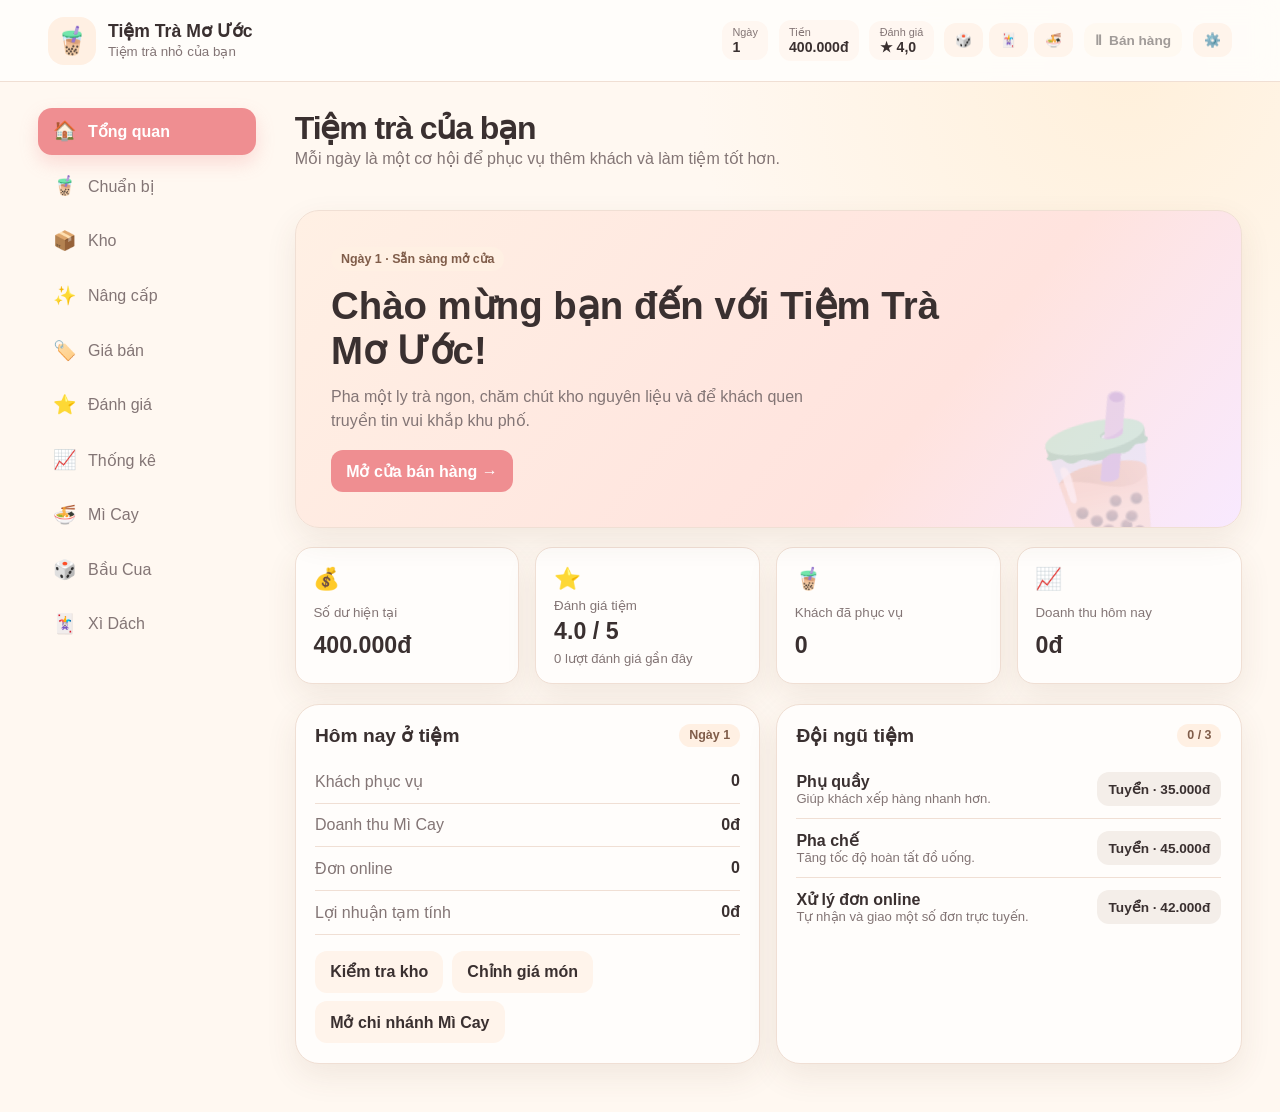
==== index.html @ f15d387d "demo" ====
<!doctype html>
<html lang="vi">
  <head>
    <meta charset="utf-8">
    <meta name="viewport" content="width=device-width, initial-scale=1, viewport-fit=cover">
    <meta name="theme-color" content="#f4a080">
    <meta name="description" content="Game quản lý Tiệm Trà Mơ Ước với quán trà, chi nhánh Mì Cay và trò chơi dân gian.">
    <title>Tiệm Trà Mơ Ước</title>
    <link rel="manifest" href="./manifest.webmanifest">
    <link rel="icon" href="./img/tea-cup.svg" type="image/svg+xml">
    <link rel="stylesheet" href="./css/reset.css">
    <link rel="stylesheet" href="./css/variables.css">
    <link rel="stylesheet" href="./css/layout.css">
    <link rel="stylesheet" href="./css/components.css">
    <link rel="stylesheet" href="./css/game.css">
  </head>
  <body>
    <div class="app-shell">
      <header id="header" class="app-header"></header>
      <div class="app-body">
        <nav id="navigation" class="main-navigation" aria-label="Điều hướng chính"></nav>
        <main id="view" class="main-view" tabindex="-1"></main>
      </div>
    </div>
    <div id="toast-root" class="toast-root" aria-live="polite"></div>
    <div id="modal" class="modal-layer" aria-hidden="true">
      <section class="modal-card" role="dialog" aria-modal="true" aria-labelledby="modal-title">
        <button class="modal-close" type="button" data-action="close-modal" aria-label="Đóng">×</button>
        <div id="modal-content"></div>
      </section>
    </div>
    <script type="module" src="./js/main.js"></script>
  </body>
</html>
---- css/variables.css ----
:root {
  color-scheme: light;
  --ink: #3a3030;
  --muted: #837575;
  --pink: #ef8e91;
  --pink-dark: #d96d78;
  --peach: #ffc08e;
  --cream: #fff8f1;
  --paper: #fffdfb;
  --mint: #dff1e6;
  --green: #51886f;
  --yellow: #ffdf93;
  --line: #f0dfd4;
  --shadow: 0 12px 32px rgba(100, 65, 48, .09);
  --radius-lg: 24px;
  --radius-md: 17px;
  --radius-sm: 12px;
}

body[data-theme="mint"] {
  --pink: #7fb79b;
  --pink-dark: #5f9c7f;
  --peach: #b8dfc8;
  --cream: #f3faf4;
  --paper: #fdfffd;
  --line: #dcece0;
  --mint: #e1f3e6;
}
---- css/layout.css ----
body { background: radial-gradient(circle at 88% 6%, #fff0db 0, transparent 27rem), var(--cream); }
.app-shell { min-height: 100vh; }
.app-header { position: sticky; z-index: 10; top: 0; display: flex; align-items: center; justify-content: space-between; gap: 1rem; min-height: 82px; padding: .8rem clamp(1rem, 4vw, 3rem); background: rgba(255, 253, 251, .93); border-bottom: 1px solid var(--line); backdrop-filter: blur(14px); }
.app-body { display: grid; grid-template-columns: 218px minmax(0, 1fr); gap: clamp(1rem, 3vw, 2.4rem); max-width: 1480px; margin: 0 auto; padding: 1.6rem clamp(1rem, 3vw, 2.5rem) 3rem; }
.main-navigation { position: sticky; top: 104px; align-self: start; display: grid; gap: .45rem; }
.main-view { min-width: 0; }
.page-heading { display: flex; align-items: flex-end; justify-content: space-between; gap: 1rem; margin: .1rem 0 1.4rem; }
.page-heading h1 { margin: 0; }
.page-content { display: grid; gap: 1.2rem; }
.grid-2 { display: grid; grid-template-columns: repeat(2, minmax(0, 1fr)); gap: 1rem; }
.grid-3 { display: grid; grid-template-columns: repeat(3, minmax(0, 1fr)); gap: 1rem; }
.grid-4 { display: grid; grid-template-columns: repeat(4, minmax(0, 1fr)); gap: 1rem; }
.toast-root { position: fixed; z-index: 40; top: 98px; right: 1rem; display: grid; gap: .6rem; width: min(360px, calc(100vw - 2rem)); }
.modal-layer { position: fixed; z-index: 50; inset: 0; display: none; place-items: center; overflow: auto; padding: 1rem; background: rgba(57, 42, 38, .42); backdrop-filter: blur(4px); }
.modal-layer.is-open { display: grid; }
.modal-card { position: relative; width: min(560px, 100%); max-height: min(90vh, 820px); overflow: auto; padding: clamp(1.3rem, 4vw, 2rem); border: 1px solid var(--line); border-radius: var(--radius-lg); background: var(--paper); box-shadow: var(--shadow); }
@media (max-width: 900px) {
  .app-body { grid-template-columns: 1fr; padding-top: .8rem; }
  .main-navigation { position: sticky; z-index: 8; top: 80px; display: flex; overflow-x: auto; gap: .45rem; margin: 0 -.2rem; padding: .25rem .2rem .55rem; background: var(--cream); scrollbar-width: thin; }
  .grid-4 { grid-template-columns: repeat(2, minmax(0, 1fr)); }
}
@media (max-width: 600px) {
  .app-header { min-height: 72px; padding: .7rem .85rem; }
  .app-body { gap: .55rem; padding-inline: .8rem; }
  .grid-2, .grid-3 { grid-template-columns: 1fr; }
  .page-heading { align-items: flex-start; flex-direction: column; }
  .main-navigation { top: 70px; }
}
---- css/components.css ----
h1, h2, h3, p { margin-top: 0; }
h1 { font-size: clamp(1.5rem, 3vw, 2rem); letter-spacing: -.035em; }
h2 { margin-bottom: .8rem; font-size: 1.2rem; }
h3 { margin-bottom: .4rem; font-size: 1rem; }
p { color: var(--muted); line-height: 1.55; }
.brand { display: flex; align-items: center; gap: .75rem; min-width: 180px; }
.brand-mark { display: grid; width: 48px; height: 48px; place-items: center; border-radius: 16px; background: #fff0e3; font-size: 1.7rem; }
.brand-copy strong { display: block; font-size: 1.1rem; }
.brand-copy small { color: var(--muted); }
.header-actions, .header-stats { display: flex; align-items: center; gap: .65rem; }
.header-mini-games { display: flex; align-items: center; gap: .35rem; }
.header-stats { justify-content: flex-end; }
.header-stat { display: grid; gap: .05rem; padding: .35rem .65rem; border-radius: 12px; background: #fff7f1; white-space: nowrap; }
.header-stat small { color: var(--muted); font-size: .68rem; }
.header-stat strong { font-size: .88rem; }
.nav-link { display: flex; align-items: center; gap: .7rem; width: 100%; padding: .8rem .9rem; border: 0; border-radius: 14px; background: transparent; color: var(--muted); text-align: left; cursor: pointer; transition: .16s ease; }
.nav-link:hover { background: #fff0e5; color: var(--ink); }
.nav-link.is-active { background: var(--pink); color: white; box-shadow: 0 8px 18px color-mix(in srgb, var(--pink) 28%, transparent); font-weight: 700; }
.nav-icon { font-size: 1.18rem; }
.card { padding: 1.2rem; border: 1px solid var(--line); border-radius: var(--radius-lg); background: var(--paper); box-shadow: var(--shadow); }
.card-soft { background: #fff4eb; box-shadow: none; }
.card-head { display: flex; align-items: flex-start; justify-content: space-between; gap: .75rem; }
.card p:last-child { margin-bottom: 0; }
.stat-card { display: grid; gap: .35rem; min-height: 122px; padding: 1.1rem; border: 1px solid var(--line); border-radius: var(--radius-md); background: var(--paper); box-shadow: var(--shadow); }
.stat-card small { color: var(--muted); }
.stat-card strong { font-size: 1.45rem; }
.stat-icon { font-size: 1.35rem; }
.button { display: inline-flex; align-items: center; justify-content: center; gap: .45rem; min-height: 42px; padding: .65rem .95rem; border: 0; border-radius: 12px; background: #f4eee9; color: var(--ink); font-weight: 700; cursor: pointer; transition: transform .16s ease, filter .16s ease; }
.button:hover:not(:disabled) { transform: translateY(-1px); filter: brightness(.98); }
.button:disabled { opacity: .48; cursor: not-allowed; }
.button-primary { background: var(--pink); color: #fff; }
.button-green { background: var(--green); color: #fff; }
.button-small { min-height: 34px; padding: .45rem .7rem; font-size: .85rem; }
.button-quiet { background: #fff4eb; }
.button-danger { background: #fae2df; color: #a74b4b; }
.button-row { display: flex; flex-wrap: wrap; gap: .55rem; }
.pill { display: inline-flex; align-items: center; gap: .3rem; padding: .28rem .62rem; border-radius: 999px; background: #fff0e3; color: #805d4a; font-size: .78rem; font-weight: 700; white-space: nowrap; }
.pill-green { background: var(--mint); color: var(--green); }
.pill-yellow { background: #fff2c9; color: #806b35; }
.muted { color: var(--muted); }
.tiny { font-size: .82rem; }
.price-input, .text-input { width: 100%; min-height: 42px; padding: .65rem .75rem; border: 1px solid var(--line); border-radius: 11px; background: white; color: var(--ink); }
.price-input { max-width: 150px; text-align: right; }
.progress-track { height: 10px; overflow: hidden; border-radius: 999px; background: #f4e8df; }
.progress-fill { height: 100%; border-radius: inherit; background: linear-gradient(90deg, var(--pink), var(--peach)); transition: width .25s ease; }
.divider { height: 1px; margin: .7rem 0; background: var(--line); }
.empty-state { padding: 1.4rem; border: 1px dashed #e9d3c4; border-radius: var(--radius-md); color: var(--muted); text-align: center; }
.list-row { display: flex; align-items: center; justify-content: space-between; gap: .8rem; padding: .75rem 0; border-bottom: 1px solid var(--line); }
.list-row:last-child { border-bottom: 0; }
.modal-close { position: absolute; top: .75rem; right: .8rem; width: 36px; height: 36px; border: 0; border-radius: 50%; background: #fff1e8; font-size: 1.4rem; cursor: pointer; }
.modal-title { margin: 0 2.2rem .35rem 0; font-size: 1.45rem; }
.modal-subtitle { margin-bottom: 1.2rem; }
.toast { padding: .8rem 1rem; border: 1px solid var(--line); border-radius: 14px; background: var(--paper); box-shadow: var(--shadow); animation: toast-in .2s ease-out; }
.toast.is-error { border-color: #f4c5bc; background: #fff2ef; }
.toast.is-success { border-color: #c5e3d2; background: #f1fbf5; }
.desktop-only { display: inline; }
@keyframes toast-in { from { opacity: 0; transform: translateY(-6px); } to { opacity: 1; transform: translateY(0); } }
@media (max-width: 900px) { .nav-link { width: auto; flex: 0 0 auto; padding: .62rem .78rem; font-size: .87rem; } }
@media (max-width: 600px) { .desktop-only { display: none; } }
---- css/game.css ----
.hero-card { position: relative; overflow: hidden; padding: clamp(1.4rem, 4vw, 2.2rem); background: linear-gradient(130deg, #fff0e4, #ffe3de 66%, #f8e9ff); }
.hero-card::after { position: absolute; right: 5%; bottom: -2rem; content: "🧋"; font-size: clamp(5rem, 12vw, 9rem); opacity: .25; transform: rotate(-12deg); }
.hero-card > * { position: relative; z-index: 1; max-width: 38rem; }
.hero-card p { max-width: 32rem; }
.ingredient-card, .upgrade-card, .product-card, .employee-card, .order-card, .review-card { display: grid; gap: .85rem; }
.ingredient-title, .product-title { display: flex; align-items: center; gap: .7rem; }
.ingredient-emoji, .product-emoji { display: grid; width: 44px; height: 44px; place-items: center; border-radius: 14px; background: #fff3e6; font-size: 1.45rem; }
.ingredient-meta, .product-meta { display: flex; justify-content: space-between; gap: .5rem; color: var(--muted); font-size: .86rem; }
.upgrade-card { align-content: start; min-height: 235px; }
.upgrade-icon { font-size: 1.7rem; }
.upgrade-level { display: flex; gap: .28rem; }
.level-dot { width: 14px; height: 8px; border-radius: 999px; background: #efe4dc; }
.level-dot.is-filled { background: var(--pink); }
.price-row { display: grid; grid-template-columns: minmax(150px, 1fr) auto auto; align-items: center; gap: .8rem; padding: .9rem 0; border-bottom: 1px solid var(--line); }
.price-row:last-child { border-bottom: 0; }
.game-top { display: grid; grid-template-columns: auto minmax(160px, 1fr) auto; align-items: center; gap: 1rem; }
.timer { min-width: 100px; font-size: 1.65rem; font-weight: 800; font-variant-numeric: tabular-nums; text-align: center; }
.event-banner { display: flex; align-items: center; gap: .85rem; padding: .95rem 1rem; border: 1px solid #f3dca9; border-radius: var(--radius-md); background: #fff9df; }
.queue-grid { display: grid; grid-template-columns: repeat(2, minmax(0, 1fr)); gap: .9rem; }
.customer-avatar { display: grid; width: 42px; height: 42px; flex: 0 0 auto; place-items: center; border-radius: 50%; background: var(--mint); font-size: 1.25rem; }
.order-main { display: flex; align-items: center; gap: .7rem; }
.order-actions { display: flex; flex-wrap: wrap; gap: .5rem; }
.review-stars { color: #e7a827; letter-spacing: .08em; }
.table-scroll { overflow-x: auto; }
.summary-grid { display: grid; grid-template-columns: repeat(2, minmax(0, 1fr)); gap: .7rem; margin: 1rem 0 1.3rem; }
.summary-item { display: grid; gap: .3rem; padding: .8rem; border-radius: 13px; background: #fff6ef; }
.summary-item small { color: var(--muted); }
.summary-item strong { font-size: 1.05rem; }
.setting-line { display: flex; align-items: center; justify-content: space-between; gap: 1rem; padding: .8rem 0; border-bottom: 1px solid var(--line); }
.switch { width: 46px; height: 26px; accent-color: var(--pink-dark); }
.minigame-grid { display: grid; grid-template-columns: repeat(3, minmax(0, 1fr)); gap: .8rem; margin: 1rem 0; }
.minigame-tile { display: grid; justify-items: center; gap: .45rem; border: 1px solid var(--line); color: var(--ink); text-align: center; cursor: pointer; }
.minigame-tile:hover, .minigame-tile.is-selected { border-color: var(--pink); background: #fff0e8; }
.minigame-tile small { color: var(--muted); }
.minigame-emoji { font-size: 2rem; }
.dice-result { display: flex; align-items: center; gap: .7rem; margin: .5rem 0; font-size: 2.4rem; }
.playing-cards { display: flex; gap: .45rem; margin: .5rem 0; }
.playing-card { display: grid; width: 55px; height: 72px; place-content: center; gap: .15rem; border: 1px solid var(--line); border-radius: 10px; background: white; box-shadow: 0 4px 10px #00000010; font-size: 1.15rem; font-weight: 800; text-align: center; }
.playing-card small { font-size: 1.05rem; }
.playing-card.is-red { color: #c94f5a; }
@media (max-width: 700px) {
  .header-stats .header-stat:nth-child(3) { display: none; }
  .header-stat { padding: .3rem .45rem; }
  .brand { min-width: 0; }
  .brand-copy small { display: none; }
  .queue-grid { grid-template-columns: 1fr; }
  .minigame-grid { grid-template-columns: repeat(2, minmax(0, 1fr)); }
  .game-top { grid-template-columns: 1fr auto; }
  .game-top .progress-track { grid-column: 1 / -1; grid-row: 2; }
  .price-row { grid-template-columns: minmax(100px, 1fr) auto; }
  .price-row .price-note { grid-column: 1 / -1; }
}
@media (max-width: 600px) { .header-mini-games { display: none; } }
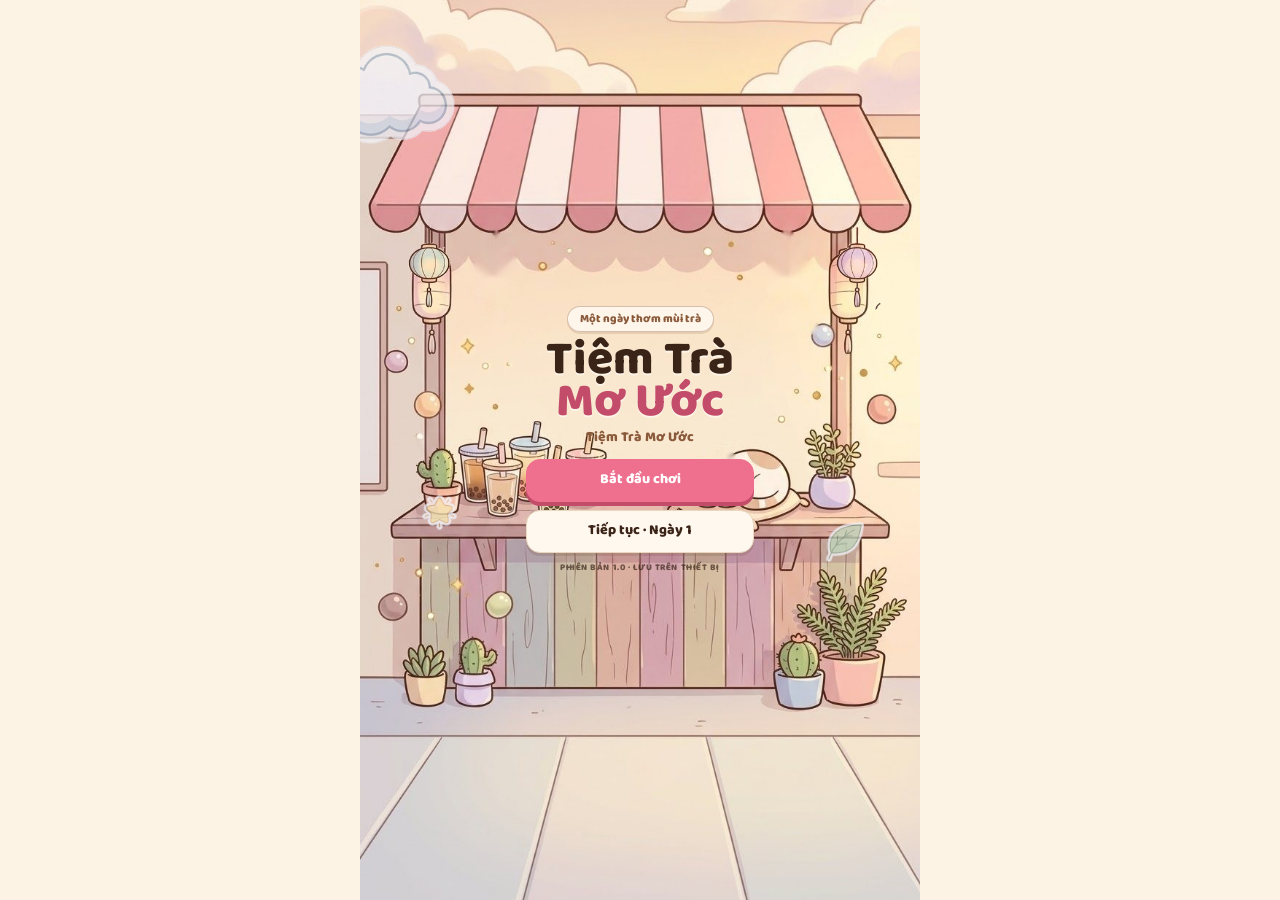
==== commit 56ce12f4: "demo" ====
--- a/index.html
+++ b/index.html
@@ -3,8 +3,8 @@
   <head>
     <meta charset="utf-8">
     <meta name="viewport" content="width=device-width, initial-scale=1, viewport-fit=cover">
-    <meta name="theme-color" content="#f4a080">
-    <meta name="description" content="Game quản lý Tiệm Trà Mơ Ước với quán trà, chi nhánh Mì Cay và trò chơi dân gian.">
+    <meta name="theme-color" content="#fdf3e4">
+    <meta name="description" content="Game quản lý tiệm trà phong cách mobile, pha chế và phục vụ khách mỗi ngày.">
     <title>Tiệm Trà Mơ Ước</title>
     <link rel="manifest" href="./manifest.webmanifest">
     <link rel="icon" href="./img/tea-cup.svg" type="image/svg+xml">
@@ -12,16 +12,18 @@
     <link rel="stylesheet" href="./css/variables.css">
     <link rel="stylesheet" href="./css/layout.css">
     <link rel="stylesheet" href="./css/components.css">
+    <link rel="stylesheet" href="./css/preparation.css">
+    <link rel="stylesheet" href="./css/selling.css">
     <link rel="stylesheet" href="./css/game.css">
+    <link rel="stylesheet" href="./css/splash.css">
   </head>
   <body>
-    <div class="app-shell">
+    <div class="app-shell" id="app-shell" aria-hidden="true">
       <header id="header" class="app-header"></header>
-      <div class="app-body">
-        <nav id="navigation" class="main-navigation" aria-label="Điều hướng chính"></nav>
-        <main id="view" class="main-view" tabindex="-1"></main>
-      </div>
+      <div class="awning" aria-hidden="true"></div>
+      <main id="view" class="main-view" tabindex="-1"></main>
     </div>
+    <div id="splash" class="splash-layer" hidden></div>
     <div id="toast-root" class="toast-root" aria-live="polite"></div>
     <div id="modal" class="modal-layer" aria-hidden="true">
       <section class="modal-card" role="dialog" aria-modal="true" aria-labelledby="modal-title">
--- a/css/variables.css
+++ b/css/variables.css
@@ -1,28 +1,53 @@
+@font-face {
+  font-family: "Baloo 2";
+  font-style: normal;
+  font-weight: 500 800;
+  font-display: swap;
+  src: url("../fonts/Baloo2-latin.woff2") format("woff2");
+  unicode-range: U+0000-00FF, U+0131, U+0152-0153, U+02BB-02BC, U+02C6, U+02DA, U+02DC, U+0304, U+0308, U+0329, U+2000-206F, U+20AC, U+2122, U+2191, U+2193, U+2212, U+2215, U+FEFF, U+FFFD;
+}
+@font-face {
+  font-family: "Baloo 2";
+  font-style: normal;
+  font-weight: 500 800;
+  font-display: swap;
+  src: url("../fonts/Baloo2-latin-ext.woff2") format("woff2");
+  unicode-range: U+0100-02BA, U+02BD-02C5, U+02C7-02CC, U+02CE-02D7, U+02DD-02FF, U+0304, U+0308, U+0329, U+1D00-1DBF, U+1E00-1E9F, U+1EF2-1EFF, U+2020, U+20A0-20AB, U+20AD-20C0, U+2113, U+2C60-2C7F, U+A720-A7FF;
+}
+@font-face {
+  font-family: "Baloo 2";
+  font-style: normal;
+  font-weight: 500 800;
+  font-display: swap;
+  src: url("../fonts/Baloo2-vietnamese.woff2") format("woff2");
+  unicode-range: U+0102-0103, U+0110-0111, U+0128-0129, U+0168-0169, U+01A0-01A1, U+01AF-01B0, U+0300-0301, U+0303-0304, U+0308-0309, U+0323, U+0329, U+1EA0-1EF9, U+20AB;
+}
+
 :root {
   color-scheme: light;
-  --ink: #3a3030;
-  --muted: #837575;
-  --pink: #ef8e91;
-  --pink-dark: #d96d78;
-  --peach: #ffc08e;
-  --cream: #fff8f1;
-  --paper: #fffdfb;
-  --mint: #dff1e6;
-  --green: #51886f;
-  --yellow: #ffdf93;
-  --line: #f0dfd4;
-  --shadow: 0 12px 32px rgba(100, 65, 48, .09);
-  --radius-lg: 24px;
-  --radius-md: 17px;
-  --radius-sm: 12px;
+  --bg: #fdf3e4;
+  --ink: #3a2317;
+  --soft: #7a5a48;
+  --panel: #fffaf2;
+  --line: #ead7bd;
+  --counter: #8a5a3b;
+  --counter-top: #a8714c;
+  --pink: #ef6f8e;
+  --pink-dark: #c24c69;
+  --mint: #4fa883;
+  --warning: #e2574c;
+  --gold: #f0b43c;
+  --chalk: #2f4a3a;
+  --chalk-ink: #f4efe2;
+  --cream: var(--bg);
+  --paper: var(--panel);
+  --muted: var(--soft);
+  --green: var(--mint);
+  --yellow: var(--gold);
+  --peach: #e8b07f;
+  --shadow: 0 3px 0 rgba(58, 35, 23, .12);
+  --radius-lg: 16px;
+  --radius-md: 13px;
+  --radius-sm: 10px;
+  --app-width: 560px;
 }
-
-body[data-theme="mint"] {
-  --pink: #7fb79b;
-  --pink-dark: #5f9c7f;
-  --peach: #b8dfc8;
-  --cream: #f3faf4;
-  --paper: #fdfffd;
-  --line: #dcece0;
-  --mint: #e1f3e6;
-}
--- a/css/layout.css
+++ b/css/layout.css
@@ -1,28 +1,112 @@
-body { background: radial-gradient(circle at 88% 6%, #fff0db 0, transparent 27rem), var(--cream); }
-.app-shell { min-height: 100vh; }
-.app-header { position: sticky; z-index: 10; top: 0; display: flex; align-items: center; justify-content: space-between; gap: 1rem; min-height: 82px; padding: .8rem clamp(1rem, 4vw, 3rem); background: rgba(255, 253, 251, .93); border-bottom: 1px solid var(--line); backdrop-filter: blur(14px); }
-.app-body { display: grid; grid-template-columns: 218px minmax(0, 1fr); gap: clamp(1rem, 3vw, 2.4rem); max-width: 1480px; margin: 0 auto; padding: 1.6rem clamp(1rem, 3vw, 2.5rem) 3rem; }
-.main-navigation { position: sticky; top: 104px; align-self: start; display: grid; gap: .45rem; }
-.main-view { min-width: 0; }
-.page-heading { display: flex; align-items: flex-end; justify-content: space-between; gap: 1rem; margin: .1rem 0 1.4rem; }
-.page-heading h1 { margin: 0; }
-.page-content { display: grid; gap: 1.2rem; }
-.grid-2 { display: grid; grid-template-columns: repeat(2, minmax(0, 1fr)); gap: 1rem; }
-.grid-3 { display: grid; grid-template-columns: repeat(3, minmax(0, 1fr)); gap: 1rem; }
-.grid-4 { display: grid; grid-template-columns: repeat(4, minmax(0, 1fr)); gap: 1rem; }
-.toast-root { position: fixed; z-index: 40; top: 98px; right: 1rem; display: grid; gap: .6rem; width: min(360px, calc(100vw - 2rem)); }
-.modal-layer { position: fixed; z-index: 50; inset: 0; display: none; place-items: center; overflow: auto; padding: 1rem; background: rgba(57, 42, 38, .42); backdrop-filter: blur(4px); }
+html { scroll-padding-top: env(safe-area-inset-top, 0px); }
+body {
+  overflow-x: hidden;
+  background: #f4e7d2 url("../img/backgrounds/preparation.jpg") center 12% / min(100vw, 840px) auto fixed no-repeat;
+}
+body::before { position: fixed; inset: 0; z-index: -1; background: rgba(253, 243, 228, .42); content: ""; pointer-events: none; }
+.app-shell {
+  position: relative;
+  display: flex;
+  width: min(100%, var(--app-width));
+  min-height: 100vh;
+  min-height: 100dvh;
+  margin: 0 auto;
+  flex-direction: column;
+  overflow: clip;
+  background: var(--bg);
+  box-shadow: 0 0 0 1px rgba(138, 90, 59, .08), 0 12px 44px rgba(73, 47, 30, .1);
+}
+.app-header {
+  position: sticky;
+  z-index: 20;
+  top: 0;
+  display: grid;
+  min-height: 68px;
+  grid-template-columns: minmax(0, 1fr) minmax(92px, 1.35fr) auto;
+  align-items: center;
+  gap: 7px;
+  padding: calc(env(safe-area-inset-top, 0px) + 5px) 12px 6px;
+  background: var(--bg);
+  border-bottom: 1px solid rgba(234, 215, 189, .72);
+}
+.header-left { display: flex; min-width: 0; align-items: center; gap: 4px; }
+.round-action { display: grid; width: 29px; height: 29px; flex: none; place-items: center; padding: 0; border: 1px solid var(--line); border-radius: 50%; background: #fffaf2; color: var(--counter); font-size: .86rem; font-weight: 900; cursor: pointer; }
+.round-action img { width: 17px; height: 17px; object-fit: contain; }
+.round-action:disabled { opacity: .42; cursor: default; }
+.header-day { display: grid; min-width: 0; line-height: 1.1; }
+.header-day strong { overflow: hidden; font-size: .64rem; text-overflow: ellipsis; white-space: nowrap; }
+.header-day small { overflow: hidden; margin-top: 2px; color: var(--soft); font-size: .53rem; text-overflow: ellipsis; white-space: nowrap; }
+.header-center { display: grid; min-width: 0; justify-items: center; line-height: 1.08; }
+.header-center strong { max-width: 100%; overflow: hidden; font-size: .74rem; text-align: center; text-overflow: ellipsis; white-space: nowrap; }
+.header-center b { margin-top: 2px; color: var(--pink-dark); font-size: .77rem; white-space: nowrap; }
+.header-rating { display: flex; align-items: center; justify-content: flex-end; gap: 3px; white-space: nowrap; }
+.header-rating span { color: var(--gold); font-size: .55rem; letter-spacing: -.09em; }
+.header-rating strong { font-size: .67rem; }
+.awning {
+  position: relative;
+  z-index: 1;
+  height: 26px;
+  flex: none;
+  background: repeating-linear-gradient(90deg, var(--pink) 0 30px, #fffaf2 30px 60px);
+}
+.awning::after {
+  position: absolute;
+  right: 0;
+  bottom: -9px;
+  left: 0;
+  height: 10px;
+  background: radial-gradient(circle at 15px 0, var(--pink) 10px, transparent 11px) 0 0 / 60px 10px repeat-x,
+    radial-gradient(circle at 45px 0, #fffaf2 10px, transparent 11px) 0 0 / 60px 10px repeat-x;
+  content: "";
+}
+#view { display: flex; min-height: 0; flex: 1; flex-direction: column; }
+.toast-root {
+  position: fixed;
+  z-index: 45;
+  top: calc(env(safe-area-inset-top, 0px) + 76px);
+  left: 50%;
+  display: grid;
+  width: min(360px, calc(100vw - 24px));
+  gap: 7px;
+  transform: translateX(-50%);
+  pointer-events: none;
+}
+.modal-layer {
+  position: fixed;
+  z-index: 50;
+  inset: 0;
+  display: none;
+  overflow: auto;
+  place-items: center;
+  padding: max(12px, env(safe-area-inset-top, 0px)) 12px max(12px, env(safe-area-inset-bottom, 0px));
+  background: rgba(40, 20, 10, .58);
+}
 .modal-layer.is-open { display: grid; }
-.modal-card { position: relative; width: min(560px, 100%); max-height: min(90vh, 820px); overflow: auto; padding: clamp(1.3rem, 4vw, 2rem); border: 1px solid var(--line); border-radius: var(--radius-lg); background: var(--paper); box-shadow: var(--shadow); }
-@media (max-width: 900px) {
-  .app-body { grid-template-columns: 1fr; padding-top: .8rem; }
-  .main-navigation { position: sticky; z-index: 8; top: 80px; display: flex; overflow-x: auto; gap: .45rem; margin: 0 -.2rem; padding: .25rem .2rem .55rem; background: var(--cream); scrollbar-width: thin; }
-  .grid-4 { grid-template-columns: repeat(2, minmax(0, 1fr)); }
+.modal-card {
+  position: relative;
+  width: min(460px, 100%);
+  max-height: min(90dvh, 800px);
+  overflow: auto;
+  margin: auto;
+  padding: 19px 16px 16px;
+  border: 2px solid var(--line);
+  border-radius: 19px;
+  background: var(--panel);
+  box-shadow: 0 8px 0 rgba(58, 35, 23, .12);
+  animation: modal-pop .2s cubic-bezier(.2, .8, .2, 1.1);
 }
-@media (max-width: 600px) {
-  .app-header { min-height: 72px; padding: .7rem .85rem; }
-  .app-body { gap: .55rem; padding-inline: .8rem; }
-  .grid-2, .grid-3 { grid-template-columns: 1fr; }
-  .page-heading { align-items: flex-start; flex-direction: column; }
-  .main-navigation { top: 70px; }
+.splash-layer[hidden] { display: none; }
+.splash-layer { position: fixed; z-index: 60; inset: 0; background: var(--bg); }
+.splash-scene { position: relative; width: min(100%, var(--app-width)); height: 100%; min-height: 100dvh; margin: 0 auto; overflow: hidden; }
+.splash-scene::before { position: absolute; inset: 0; background: url("../img/backgrounds/splash-shop.jpg") center / cover no-repeat; content: ""; }
+@keyframes modal-pop { from { opacity: 0; transform: translateY(8px) scale(.97); } to { opacity: 1; transform: translateY(0) scale(1); } }
+@media (min-width: 561px) {
+  body { background-size: 760px auto; }
+  .app-shell { min-height: 100vh; min-height: 100dvh; }
 }
+@media (max-width: 370px) {
+  .app-header { min-height: 62px; grid-template-columns: minmax(0, 1fr) minmax(78px, 1.2fr) auto; gap: 4px; padding-inline: 8px; }
+}
+@media (prefers-reduced-motion: reduce) {
+  *, *::before, *::after { scroll-behavior: auto !important; animation-duration: .01ms !important; animation-iteration-count: 1 !important; transition-duration: .01ms !important; }
+}
--- a/css/components.css
+++ b/css/components.css
@@ -1,59 +1,83 @@
-h1, h2, h3, p { margin-top: 0; }
-h1 { font-size: clamp(1.5rem, 3vw, 2rem); letter-spacing: -.035em; }
-h2 { margin-bottom: .8rem; font-size: 1.2rem; }
-h3 { margin-bottom: .4rem; font-size: 1rem; }
-p { color: var(--muted); line-height: 1.55; }
-.brand { display: flex; align-items: center; gap: .75rem; min-width: 180px; }
-.brand-mark { display: grid; width: 48px; height: 48px; place-items: center; border-radius: 16px; background: #fff0e3; font-size: 1.7rem; }
-.brand-copy strong { display: block; font-size: 1.1rem; }
-.brand-copy small { color: var(--muted); }
-.header-actions, .header-stats { display: flex; align-items: center; gap: .65rem; }
-.header-mini-games { display: flex; align-items: center; gap: .35rem; }
-.header-stats { justify-content: flex-end; }
-.header-stat { display: grid; gap: .05rem; padding: .35rem .65rem; border-radius: 12px; background: #fff7f1; white-space: nowrap; }
-.header-stat small { color: var(--muted); font-size: .68rem; }
-.header-stat strong { font-size: .88rem; }
-.nav-link { display: flex; align-items: center; gap: .7rem; width: 100%; padding: .8rem .9rem; border: 0; border-radius: 14px; background: transparent; color: var(--muted); text-align: left; cursor: pointer; transition: .16s ease; }
-.nav-link:hover { background: #fff0e5; color: var(--ink); }
-.nav-link.is-active { background: var(--pink); color: white; box-shadow: 0 8px 18px color-mix(in srgb, var(--pink) 28%, transparent); font-weight: 700; }
-.nav-icon { font-size: 1.18rem; }
-.card { padding: 1.2rem; border: 1px solid var(--line); border-radius: var(--radius-lg); background: var(--paper); box-shadow: var(--shadow); }
-.card-soft { background: #fff4eb; box-shadow: none; }
-.card-head { display: flex; align-items: flex-start; justify-content: space-between; gap: .75rem; }
+h1, h2, h3, p { margin-bottom: .45rem; }
+p { color: var(--soft); line-height: 1.3; }
+h1 { font-size: 1.45rem; line-height: 1.1; }
+h2 { font-size: 1.16rem; line-height: 1.15; }
+h3 { font-size: 1rem; line-height: 1.2; }
+small, .tiny { font-size: .74rem; }
+.muted { color: var(--soft); }
+.page-heading { display: flex; align-items: center; justify-content: space-between; gap: 8px; margin: 0 0 9px; }
+.page-heading h2 { margin: 0; font-size: 1.12rem; }
+.page-heading p { margin: 2px 0 0; font-size: .72rem; }
+.page-content { display: grid; gap: 9px; }
+.grid-2 { display: grid; grid-template-columns: repeat(2, minmax(0, 1fr)); gap: 8px; }
+.grid-3 { display: grid; grid-template-columns: repeat(3, minmax(0, 1fr)); gap: 7px; }
+.grid-4 { display: grid; grid-template-columns: repeat(4, minmax(0, 1fr)); gap: 6px; }
+.card { padding: 10px; border: 1px solid var(--line); border-radius: 13px; background: var(--panel); box-shadow: 0 2px 0 rgba(58, 35, 23, .06); }
+.card-soft { background: #fff5e9; box-shadow: none; }
+.card-head { display: flex; align-items: center; justify-content: space-between; gap: 8px; }
 .card p:last-child { margin-bottom: 0; }
-.stat-card { display: grid; gap: .35rem; min-height: 122px; padding: 1.1rem; border: 1px solid var(--line); border-radius: var(--radius-md); background: var(--paper); box-shadow: var(--shadow); }
-.stat-card small { color: var(--muted); }
-.stat-card strong { font-size: 1.45rem; }
-.stat-icon { font-size: 1.35rem; }
-.button { display: inline-flex; align-items: center; justify-content: center; gap: .45rem; min-height: 42px; padding: .65rem .95rem; border: 0; border-radius: 12px; background: #f4eee9; color: var(--ink); font-weight: 700; cursor: pointer; transition: transform .16s ease, filter .16s ease; }
-.button:hover:not(:disabled) { transform: translateY(-1px); filter: brightness(.98); }
-.button:disabled { opacity: .48; cursor: not-allowed; }
-.button-primary { background: var(--pink); color: #fff; }
-.button-green { background: var(--green); color: #fff; }
-.button-small { min-height: 34px; padding: .45rem .7rem; font-size: .85rem; }
-.button-quiet { background: #fff4eb; }
-.button-danger { background: #fae2df; color: #a74b4b; }
-.button-row { display: flex; flex-wrap: wrap; gap: .55rem; }
-.pill { display: inline-flex; align-items: center; gap: .3rem; padding: .28rem .62rem; border-radius: 999px; background: #fff0e3; color: #805d4a; font-size: .78rem; font-weight: 700; white-space: nowrap; }
-.pill-green { background: var(--mint); color: var(--green); }
-.pill-yellow { background: #fff2c9; color: #806b35; }
-.muted { color: var(--muted); }
-.tiny { font-size: .82rem; }
-.price-input, .text-input { width: 100%; min-height: 42px; padding: .65rem .75rem; border: 1px solid var(--line); border-radius: 11px; background: white; color: var(--ink); }
-.price-input { max-width: 150px; text-align: right; }
-.progress-track { height: 10px; overflow: hidden; border-radius: 999px; background: #f4e8df; }
-.progress-fill { height: 100%; border-radius: inherit; background: linear-gradient(90deg, var(--pink), var(--peach)); transition: width .25s ease; }
-.divider { height: 1px; margin: .7rem 0; background: var(--line); }
-.empty-state { padding: 1.4rem; border: 1px dashed #e9d3c4; border-radius: var(--radius-md); color: var(--muted); text-align: center; }
-.list-row { display: flex; align-items: center; justify-content: space-between; gap: .8rem; padding: .75rem 0; border-bottom: 1px solid var(--line); }
+.button {
+  display: inline-flex;
+  min-height: 38px;
+  align-items: center;
+  justify-content: center;
+  gap: 5px;
+  padding: 7px 12px;
+  border: 1px solid rgba(58, 35, 23, .08);
+  border-radius: 14px;
+  background: #f2e5d5;
+  color: var(--ink);
+  font-size: .82rem;
+  font-weight: 800;
+  line-height: 1.1;
+  cursor: pointer;
+  box-shadow: 0 3px 0 rgba(122, 90, 72, .24);
+  transition: transform .12s ease, box-shadow .12s ease, filter .12s ease;
+}
+.button:hover:not(:disabled) { filter: brightness(1.02); transform: translateY(-1px); }
+.button:active:not(:disabled) { transform: translateY(2px); box-shadow: 0 1px 0 rgba(122, 90, 72, .24); }
+.button:disabled { opacity: .42; cursor: not-allowed; box-shadow: none; }
+.button-primary { border-color: var(--pink); background: var(--pink); color: #fff; box-shadow: 0 4px 0 var(--pink-dark); }
+.button-primary:active:not(:disabled) { box-shadow: 0 1px 0 var(--pink-dark); }
+.button-green { border-color: #438d6d; background: var(--mint); color: #fff; box-shadow: 0 3px 0 #357856; }
+.button-cream, .button-quiet { border-color: var(--line); background: #fff8ee; color: var(--ink); }
+.button-danger { border-color: #e9aaa1; background: #fee9e3; color: #9b4035; box-shadow: 0 3px 0 #d99387; }
+.button-small { min-height: 32px; padding: 5px 9px; border-radius: 11px; font-size: .74rem; }
+.button-row { display: flex; flex-wrap: wrap; gap: 6px; }
+.pill { display: inline-flex; align-items: center; gap: 3px; padding: 3px 8px; border: 1px solid var(--line); border-radius: 999px; background: #fff7eb; color: var(--soft); font-size: .7rem; font-weight: 800; white-space: nowrap; }
+.pill-green { background: #e6f5e9; color: #34785c; }
+.pill-yellow { background: #fff2ce; color: #8a6420; }
+.price-input, .text-input { min-height: 36px; padding: 5px 8px; border: 1px solid var(--line); border-radius: 10px; background: #fffdf9; color: var(--ink); }
+.price-input { width: 102px; text-align: right; font-weight: 800; }
+.progress-track { height: 8px; overflow: hidden; border-radius: 999px; background: rgba(58, 35, 23, .12); }
+.progress-fill { height: 100%; border-radius: inherit; background: var(--pink); transition: width .3s ease; }
+.divider { height: 1px; margin: 7px 0; background: var(--line); }
+.empty-state { padding: 14px 8px; color: var(--soft); font-size: .82rem; text-align: center; }
+.list-row { display: flex; align-items: center; justify-content: space-between; gap: 8px; padding: 7px 0; border-bottom: 1px solid var(--line); }
 .list-row:last-child { border-bottom: 0; }
-.modal-close { position: absolute; top: .75rem; right: .8rem; width: 36px; height: 36px; border: 0; border-radius: 50%; background: #fff1e8; font-size: 1.4rem; cursor: pointer; }
-.modal-title { margin: 0 2.2rem .35rem 0; font-size: 1.45rem; }
-.modal-subtitle { margin-bottom: 1.2rem; }
-.toast { padding: .8rem 1rem; border: 1px solid var(--line); border-radius: 14px; background: var(--paper); box-shadow: var(--shadow); animation: toast-in .2s ease-out; }
-.toast.is-error { border-color: #f4c5bc; background: #fff2ef; }
-.toast.is-success { border-color: #c5e3d2; background: #f1fbf5; }
+.modal-close { position: absolute; top: 8px; right: 8px; width: 32px; height: 32px; border: 1px solid var(--line); border-radius: 50%; background: #fff7ed; font-size: 1.2rem; cursor: pointer; }
+.modal-title { margin: 0 35px 2px 0; font-size: 1.28rem; }
+.modal-subtitle { margin: 0 34px 12px 0; font-size: .76rem; }
+.toast { padding: 9px 13px; border: 1px solid var(--line); border-radius: 13px; background: var(--panel); color: var(--ink); font-weight: 700; box-shadow: 0 4px 0 rgba(58, 35, 23, .12); animation: toast-in .18s ease-out; }
+.toast.is-error { border-color: #ecb6ad; background: #fff0eb; }
+.toast.is-success { border-color: #b6dcc5; background: #eff8ef; }
+.toast-root .toast { pointer-events: auto; }
+.setting-line { display: flex; align-items: center; justify-content: space-between; gap: 10px; padding: 8px 0; border-bottom: 1px solid var(--line); }
+.switch { width: 42px; height: 24px; accent-color: var(--pink-dark); }
+.review-stars { color: var(--gold); letter-spacing: .02em; white-space: nowrap; }
+.endday-summary { display: grid; gap: 8px; }
+.summary-ribbon { display: flex; align-items: center; gap: 7px; padding: 6px 9px; border: 1px solid var(--line); border-radius: 11px; background: #fff4e6; color: var(--counter); font-size: .68rem; font-weight: 900; letter-spacing: .04em; }
+.summary-ribbon img { width: 24px; height: 24px; object-fit: contain; }
+.summary-grid { display: grid; gap: 0; margin: 3px 0 1px; padding: 5px 10px; border: 1px dashed var(--line); border-radius: 12px; background: #fffaf3; }
+.summary-item { display: flex; min-height: 32px; align-items: center; justify-content: space-between; gap: 12px; padding: 5px 1px; border-bottom: 1px dashed var(--line); }
+.summary-item:last-child { border-bottom: 0; }
+.summary-item small { color: var(--soft); font-size: .72rem; }
+.summary-item strong { font-size: .84rem; text-align: right; }
+.endday-summary > .button { width: 100%; }
 .desktop-only { display: inline; }
-@keyframes toast-in { from { opacity: 0; transform: translateY(-6px); } to { opacity: 1; transform: translateY(0); } }
-@media (max-width: 900px) { .nav-link { width: auto; flex: 0 0 auto; padding: .62rem .78rem; font-size: .87rem; } }
-@media (max-width: 600px) { .desktop-only { display: none; } }
+@keyframes toast-in { from { opacity: 0; transform: translateY(-7px); } to { opacity: 1; transform: translateY(0); } }
+@media (max-width: 390px) {
+  .grid-2 { grid-template-columns: 1fr; }
+  .button { min-height: 36px; }
+  .desktop-only { display: none; }
+}
--- a/css/preparation.css
+++ b/css/preparation.css
@@ -0,0 +1,91 @@
+.prep-world {
+  flex: 1 0 auto;
+  min-height: 100%;
+  padding: 14px 0 22px;
+  background: #f6ecd8 url("../img/backgrounds/preparation.jpg") center top / cover fixed no-repeat;
+}
+.chalkboard {
+  position: relative;
+  margin: 0 12px 11px;
+  padding: 8px 12px 9px;
+  border: 7px solid #8a5a3b;
+  border-radius: 10px;
+  background: var(--chalk);
+  color: var(--chalk-ink);
+  box-shadow: 0 4px 0 rgba(58, 35, 23, .18);
+}
+.chalkboard::before { position: absolute; inset: 4px; border: 1px dashed rgba(244, 239, 226, .18); border-radius: 3px; content: ""; pointer-events: none; }
+.chalkboard-kicker { display: block; color: rgba(244, 239, 226, .75); font-size: .61rem; font-weight: 700; letter-spacing: .08em; text-align: center; text-transform: uppercase; }
+.chalkboard h1 { margin: 0 0 4px; color: var(--chalk-ink); font-size: 1.22rem; font-weight: 800; letter-spacing: .06em; text-align: center; }
+.chalk-items { display: grid; grid-template-columns: 1fr 1fr; gap: 2px 14px; }
+.chalk-row { display: flex; justify-content: space-between; gap: 5px; padding: 2px 0; border-bottom: 1px dashed rgba(244, 239, 226, .26); font-size: .78rem; line-height: 1.25; }
+.chalk-row strong { flex: none; color: #fff1c7; font-weight: 800; }
+.chalk-extras { display: flex; justify-content: center; gap: 14px; padding-top: 5px; color: rgba(244, 239, 226, .83); font-size: .66rem; }
+.chalk-extras b { color: #fff1c7; }
+.prep-tabs { display: flex; gap: 3px; margin: 0 12px; padding: 5px 5px 0; overflow-x: auto; overscroll-behavior-x: contain; background: rgba(234, 215, 189, .85); border-radius: 15px 15px 0 0; scrollbar-width: none; -webkit-overflow-scrolling: touch; }
+.prep-tabs::-webkit-scrollbar { display: none; }
+.prep-tab { display: flex; min-width: 58px; min-height: 48px; flex: 1 0 58px; flex-direction: column; align-items: center; justify-content: center; gap: 1px; padding: 4px 5px 5px; border: 0; border-radius: 11px 11px 0 0; background: transparent; color: var(--soft); font-size: .67rem; font-weight: 800; line-height: 1.05; opacity: .75; white-space: nowrap; cursor: pointer; }
+.prep-tab.is-active { background: var(--panel); color: var(--ink); opacity: 1; }
+.prep-tab .tab-icon { display: grid; width: 27px; height: 27px; place-items: center; font-size: 1.05rem; }
+.prep-tab .tab-icon img { width: 26px; height: 26px; object-fit: contain; }
+.prep-pane { min-height: 300px; margin: 0 12px 24px; padding: 11px 12px 14px; border: 1px solid rgba(234, 215, 189, .9); border-top: 0; border-radius: 0 0 16px 16px; background: var(--panel); box-shadow: 0 4px 0 rgba(58, 35, 23, .08); }
+.prep-home { display: grid; gap: 11px; }
+.prep-welcome { display: flex; align-items: center; gap: 9px; padding: 2px 0 9px; border-bottom: 1px dashed var(--line); }
+.welcome-teacup { display: grid; width: 42px; height: 42px; flex: none; place-items: center; border: 1px solid var(--line); border-radius: 50%; background: #fff1e1; font-size: 1.4rem; }
+.welcome-kicker { color: var(--pink-dark); font-size: .67rem; font-weight: 800; }
+.prep-welcome h2 { margin: 0 0 1px; font-size: 1.04rem; }
+.prep-welcome p { margin: 0; font-size: .71rem; }
+.prep-start-row { display: flex; align-items: center; justify-content: space-between; gap: 8px; padding: 7px 0; }
+.prep-start-row strong, .prep-start-row small { display: block; }
+.prep-start-row small { max-width: 185px; color: var(--soft); font-size: .68rem; line-height: 1.2; }
+.prep-shortcuts { display: grid; grid-template-columns: repeat(3, minmax(0, 1fr)); gap: 5px; padding-top: 7px; border-top: 1px solid var(--line); }
+.prep-shortcuts button { display: flex; min-height: 42px; align-items: center; justify-content: center; gap: 5px; padding: 5px; border: 1px solid var(--line); border-radius: 11px; background: #fff8ee; color: var(--soft); font-size: .69rem; font-weight: 800; cursor: pointer; }
+.prep-shortcuts img { width: 22px; height: 22px; object-fit: contain; }
+.prep-list { display: grid; }
+.prep-row { position: relative; display: grid; min-height: 58px; grid-template-columns: 30px minmax(0, 1fr) auto; align-items: center; gap: 7px; padding: 7px 0; border-bottom: 1px solid var(--line); }
+.prep-row:last-child { border-bottom: 0; }
+.row-emoji { display: grid; width: 28px; height: 28px; place-items: center; font-size: 1.22rem; }
+.row-copy { display: flex; min-width: 0; flex-direction: column; line-height: 1.17; }
+.row-copy strong { overflow: hidden; font-size: .77rem; text-overflow: ellipsis; white-space: nowrap; }
+.row-copy small { overflow: hidden; margin-top: 2px; color: var(--soft); font-size: .63rem; text-overflow: ellipsis; }
+.row-actions { display: flex; flex: none; gap: 4px; }
+.inventory-row .row-actions .button { min-width: 35px; padding-inline: 7px; }
+.stock-low { position: absolute; top: 3px; left: 21px; display: grid; width: 12px; height: 12px; place-items: center; border: 1px solid var(--panel); border-radius: 50%; background: var(--warning); color: #fff; font-size: .58rem; font-weight: 900; }
+.upgrade-level { display: flex; gap: 3px; margin-top: 4px; }
+.level-dot { width: 12px; height: 5px; border-radius: 99px; background: #eadfce; }
+.level-dot.is-filled { background: var(--pink); }
+.upgrade-level-label { color: var(--pink-dark); font-size: .62rem; }
+.upgrade-effects { color: #357856 !important; }
+.price-row { grid-template-columns: 28px minmax(0, 1fr) auto; }
+.price-control { display: grid; justify-items: end; gap: 2px; }
+.price-control small { color: var(--soft); font-size: .62rem; }
+.price-note { color: var(--pink-dark) !important; }
+.staff-row .row-actions .button { max-width: 124px; white-space: nowrap; }
+.review-list { display: grid; }
+.review-note { display: flex; gap: 8px; padding: 8px 0; border-bottom: 1px solid var(--line); }
+.review-note:last-child { border: 0; }
+.review-avatar { display: grid; width: 31px; height: 31px; flex: none; place-items: center; border: 1px solid var(--line); border-radius: 50%; background: #fff3e4; font-size: 1.05rem; }
+.review-copy { min-width: 0; flex: 1; }
+.review-top { display: flex; justify-content: space-between; gap: 7px; font-size: .75rem; }
+.review-copy small { display: block; color: var(--soft); font-size: .62rem; }
+.review-copy p { margin: 4px 0 0; color: var(--ink); font-size: .72rem; line-height: 1.25; }
+.rating-stamp { flex: none; color: var(--gold); font-size: 1.18rem; font-weight: 800; }
+.ledger-book { padding: 3px 8px; border: 1px solid var(--line); border-radius: 12px; background: #fffaf3; }
+.ledger-row { display: flex; align-items: center; justify-content: space-between; gap: 10px; padding: 7px 0; border-bottom: 1px dashed var(--line); font-size: .77rem; }
+.ledger-row:last-child { border-bottom: 0; }
+.ledger-row small { display: block; color: var(--soft); font-size: .63rem; }
+.ledger-final { border-top: 2px solid var(--counter); border-bottom: 0; color: var(--counter); font-size: .88rem; }
+.ledger-total { text-align: right; }
+.ledger-history { margin-top: 8px; }
+.ledger-history h3 { margin: 5px 0; font-size: .9rem; }
+.money-negative { color: var(--warning) !important; }
+.money-positive { color: var(--mint) !important; }
+.prep-tip { margin: 8px 0 0; font-size: .7rem; }
+@media (max-width: 380px) {
+  .prep-row { grid-template-columns: 25px minmax(0, 1fr) auto; gap: 5px; }
+  .row-copy strong { font-size: .72rem; }
+  .row-copy small { font-size: .59rem; }
+  .row-actions { gap: 3px; }
+  .inventory-row .row-actions .button { min-width: 31px; padding-inline: 5px; }
+  .prep-shortcuts button { flex-direction: column; gap: 0; font-size: .62rem; }
+}
--- a/css/selling.css
+++ b/css/selling.css
@@ -0,0 +1,127 @@
+.app-shell.is-selling { height: 100vh; height: 100dvh; min-height: 0; overflow: hidden; }
+.app-shell.is-selling .app-header { min-height: 62px; flex: none; }
+.app-shell.is-selling .awning { height: 16px; flex: none; }
+.app-shell.is-selling #view { min-height: 0; flex: 1; overflow: hidden; }
+.selling-scene {
+  position: relative;
+  display: flex;
+  width: 100%;
+  height: 100%;
+  min-height: 0;
+  flex: 1;
+  flex-direction: column;
+  padding: 5px 8px 8px;
+  overflow: hidden;
+  background: #f6e3c3 url("../img/backgrounds/selling.jpg") center / 100% 100% no-repeat;
+  isolation: isolate;
+}
+.selling-scene::before { position: absolute; inset: 0; z-index: -1; background: rgba(253, 243, 228, .1); content: ""; pointer-events: none; }
+.scene-topline { position: relative; z-index: 2; display: grid; min-height: 38px; grid-template-columns: auto minmax(25px, 1fr) auto; align-items: center; gap: 7px; padding: 2px 6px; }
+.scene-clock strong { display: block; color: var(--ink); font-size: 1rem; font-variant-numeric: tabular-nums; line-height: 1; }
+.scene-clock span { display: block; color: var(--soft); font-size: .59rem; line-height: 1; }
+.scene-meter { height: 7px; overflow: hidden; border: 1px solid rgba(138, 90, 59, .22); border-radius: 99px; background: rgba(255, 250, 242, .82); }
+.scene-meter i { display: block; height: 100%; border-radius: inherit; background: var(--pink); transition: width .4s linear; }
+.scene-event { overflow: hidden; max-width: 105px; padding: 2px 6px; border: 1px solid #efd29a; border-radius: 8px; background: #fff4d7; color: #785923; font-size: .61rem; font-weight: 800; text-overflow: ellipsis; white-space: nowrap; }
+.customer-deck { position: relative; z-index: 2; display: flex; min-height: 0; flex-direction: column; }
+.customer-lane { display: flex; min-height: 100px; flex: none; align-items: flex-start; gap: 7px; padding: 8px 3px 4px; overflow-x: auto; overflow-y: hidden; overscroll-behavior-x: contain; scrollbar-width: none; -webkit-overflow-scrolling: touch; }
+.customer-lane::-webkit-scrollbar { display: none; }
+.customer-stop { position: relative; display: grid; min-width: 134px; min-height: 82px; flex: 0 0 134px; grid-template-columns: 37px minmax(0, 1fr); align-content: start; align-items: center; gap: 3px 6px; padding: 5px; border: 2px solid var(--line); border-radius: 13px; background: rgba(255, 250, 242, .95); color: var(--ink); text-align: left; box-shadow: 0 3px 0 rgba(58, 35, 23, .15); cursor: pointer; transition: transform .12s ease, border-color .12s ease; }
+.customer-stop:active { transform: scale(.97); }
+.customer-stop.is-selected { border-color: var(--pink); box-shadow: 0 0 0 2px rgba(239, 111, 142, .24), 0 3px 0 rgba(58, 35, 23, .15); }
+.customer-face, .delivery-face, .reaction-face { display: block; width: 42px; height: 47px; flex: none; background-image: url("../img/characters/customers.webp"); background-position: var(--sprite-x, 0%) var(--sprite-y, 0%); background-size: 300% 900%; background-repeat: no-repeat; }
+.customer-face { grid-row: span 2; width: 38px; height: 44px; }
+.customer-face.is-delivery, .delivery-face { background-image: url("../img/characters/delivery-customers.webp"); background-size: 300% 200%; }
+.customer-speech { display: flex; min-width: 0; flex-direction: column; padding: 3px 5px; border-radius: 8px 8px 8px 2px; background: #fff2dc; line-height: 1.08; }
+.customer-speech strong { overflow: hidden; font-size: .61rem; text-overflow: ellipsis; white-space: nowrap; }
+.customer-speech small { overflow: hidden; color: var(--soft); font-size: .54rem; text-overflow: ellipsis; white-space: nowrap; }
+.patience-track { grid-column: 2; height: 5px; overflow: hidden; border-radius: 99px; background: #efdfd0; }
+.patience-track i { display: block; height: 100%; border-radius: inherit; background: var(--mint); transition: width .3s ease; }
+.patience-track i.is-short { background: var(--warning); }
+.empty-customer { display: flex; min-height: 86px; align-items: center; justify-content: center; gap: 5px; padding: 5px 12px; border: 1px dashed rgba(138, 90, 59, .38); border-radius: 13px; background: rgba(255, 250, 242, .82); color: var(--soft); text-align: center; }
+.empty-customer span { font-size: 1.4rem; }
+.empty-customer strong, .empty-customer small { display: block; }
+.empty-customer strong { color: var(--ink); font-size: .72rem; }
+.empty-customer small { font-size: .62rem; }
+.delivery-row { display: flex; min-height: 36px; gap: 5px; padding: 0 3px 4px; overflow: hidden; }
+.delivery-order { display: flex; min-width: 0; align-items: center; gap: 4px; padding: 2px 5px; border: 1px solid rgba(234, 215, 189, .9); border-radius: 9px; background: rgba(255, 250, 242, .88); }
+.delivery-face { width: 21px; height: 24px; }
+.delivery-order > span:nth-child(2) { display: grid; min-width: 0; line-height: 1.05; }
+.delivery-order strong { max-width: 90px; overflow: hidden; font-size: .57rem; text-overflow: ellipsis; white-space: nowrap; }
+.delivery-order small { color: var(--soft); font-size: .54rem; }
+.delivery-order button { padding: 3px 7px; border: 1px solid var(--line); border-radius: 8px; background: #fff5e9; color: var(--pink-dark); font-size: .6rem; font-weight: 800; cursor: pointer; }
+.delivery-order button:disabled { opacity: .45; }
+.work-counter { display: flex; min-height: 0; flex: none; flex-direction: column; gap: 6px; margin-top: auto; padding: 0 0 1px; }
+.counter-work { display: grid; min-height: 137px; flex: none; grid-template-columns: minmax(0, 1fr) auto minmax(0, 1fr); align-items: center; gap: 5px; padding: 5px 7px; border: 2px solid rgba(255, 250, 242, .55); border-top: 7px solid var(--counter-top); border-radius: 13px 13px 8px 8px; background: rgba(138, 90, 59, .9); color: #f6e3cf; box-shadow: 0 4px 0 rgba(58, 35, 23, .18); }
+.counter-note { display: flex; min-width: 0; flex-direction: column; justify-content: center; line-height: 1.14; }
+.counter-note strong { font-size: .78rem; }
+.counter-note small { margin-top: 3px; color: #f5e1cf; font-size: .62rem; }
+.counter-customer { margin-bottom: 3px; color: #f7c7d2; font-size: .58rem; font-weight: 800; }
+.counter-note-empty { color: rgba(246, 227, 207, .82); font-size: .65rem; }
+.cup-workspace { position: relative; display: grid; width: 104px; height: 124px; place-items: center; }
+.cup-workspace::after { position: absolute; right: 15px; bottom: 5px; left: 15px; height: 9px; border-radius: 50%; background: rgba(45, 23, 11, .18); content: ""; filter: blur(3px); }
+.drink-cup-wrap { position: relative; z-index: 1; width: 74px; height: 105px; transform: translateY(-2px); filter: drop-shadow(0 3px 2px rgba(52, 27, 15, .18)); transition: transform .3s ease; }
+.drink-cup-wrap.is-large { width: 82px; height: 116px; }
+.cup-liquid { position: absolute; z-index: 1; top: 26%; right: 14%; bottom: 8%; left: 14%; border-radius: 5px 5px 17px 17px; background: var(--drink-color); clip-path: polygon(0 0, 100% 0, 83% 100%, 17% 100%); transition: background-color .28s ease, height .28s ease; }
+.cup-foam { position: absolute; z-index: 2; top: 26%; right: 18%; left: 18%; height: 11%; border-radius: 50%; background: rgba(255, 244, 222, .75); }
+.cup-straw { position: absolute; z-index: 5; top: 1%; left: 60%; width: 7px; height: 38%; border: 1px solid rgba(159, 55, 79, .4); border-radius: 4px 4px 1px 1px; background: var(--pink); transform: rotate(9deg); transform-origin: bottom; }
+.cup-glass-art { position: absolute; z-index: 4; inset: 0; width: 100%; height: 100%; object-fit: fill; pointer-events: none; }
+.cup-lid-art { position: absolute; z-index: 6; top: -7%; left: -5%; width: 110%; height: auto; pointer-events: none; }
+.cup-ice-cubes { position: absolute; z-index: 3; top: 36%; right: 23%; left: 26%; display: flex; justify-content: space-between; }
+.cup-ice-cubes i { width: 12px; height: 12px; border: 1px solid rgba(255, 255, 255, .92); border-radius: 3px; background: rgba(241, 249, 250, .62); transform: rotate(14deg); }
+.cup-ice-cubes i:nth-child(2) { margin-top: 8px; }
+.cup-ice-cubes i:nth-child(3) { margin-top: 2px; }
+.cup-pearls { position: absolute; z-index: 3; right: 26%; bottom: 13%; left: 25%; display: flex; justify-content: space-around; }
+.cup-pearls i { width: 8px; height: 8px; border: 1px solid rgba(53, 30, 21, .28); border-radius: 50%; background: #3c2825; }
+.cup-pearls.pearls-white i { background: #f4eadb; }
+.counter-serve { display: flex; align-items: center; justify-content: flex-end; text-align: right; }
+.counter-serve > span { font-size: 1.35rem; }
+.counter-serve > small { color: #f6e3cf; font-size: .58rem; }
+.serve-button { width: 100%; min-height: 43px; padding: 5px 7px; font-size: .7rem; line-height: 1.12; }
+.ingredient-tools { padding: 7px; border: 2px solid rgba(255, 250, 242, .55); border-radius: 13px; background: var(--panel); }
+.ingredient-tools-heading { display: flex; align-items: baseline; justify-content: space-between; gap: 4px; margin: 0 1px 5px; }
+.ingredient-tools-heading span { font-size: .67rem; font-weight: 800; }
+.ingredient-tools-heading small { color: var(--soft); font-size: .54rem; }
+.ingredient-control-grid { display: grid; grid-template-columns: repeat(4, minmax(0, 1fr)); gap: 5px; }
+.ingredient-control { display: flex; min-width: 0; min-height: 61px; flex-direction: column; align-items: center; justify-content: center; gap: 1px; padding: 4px 2px; border: 2px solid var(--line); border-radius: 10px; background: #fffaf2; color: var(--ink); cursor: pointer; transition: transform .1s ease, border-color .12s ease, opacity .12s ease; }
+.ingredient-control > span { font-size: 1.15rem; line-height: 1; }
+.ingredient-control strong { max-width: 100%; overflow: hidden; font-size: .6rem; line-height: 1; text-overflow: ellipsis; white-space: nowrap; }
+.ingredient-control small { color: var(--soft); font-size: .52rem; line-height: 1; }
+.ingredient-control.is-active { border-color: var(--pink); background: #fff0f3; box-shadow: 0 0 0 1px rgba(239, 111, 142, .15); }
+.ingredient-control:active:not(:disabled) { transform: scale(.95); }
+.ingredient-control.is-unavailable { opacity: .4; }
+.ingredient-control:disabled { cursor: not-allowed; }
+.serve-feedback { position: absolute; z-index: 8; top: 51%; left: 50%; display: grid; min-width: 118px; justify-items: center; padding: 7px 13px; border: 2px solid var(--gold); border-radius: 16px; background: rgba(255, 250, 242, .96); color: var(--pink-dark); font-size: .84rem; font-weight: 900; box-shadow: 0 4px 0 rgba(58, 35, 23, .14); pointer-events: none; animation: serve-pop 1.5s ease-out both; }
+.serve-feedback > span:last-child { color: var(--gold); letter-spacing: .03em; }
+.reaction-face { width: 37px; height: 39px; margin-top: -23px; background-position: var(--sprite-x, 50%) var(--sprite-y, 0%); }
+.serve-feedback strong { white-space: nowrap; }
+.pause-curtain { position: absolute; z-index: 10; inset: 0; display: grid; place-items: center; background: rgba(48, 34, 25, .43); }
+.pause-curtain > div { width: min(280px, calc(100% - 35px)); padding: 17px; border: 2px solid var(--line); border-radius: 18px; background: var(--panel); text-align: center; box-shadow: 0 6px 0 rgba(58, 35, 23, .2); }
+.pause-curtain span { font-size: 2rem; }
+.pause-curtain h2 { margin: 4px 0; }
+.pause-curtain p { margin-bottom: 10px; font-size: .75rem; }
+body.is-selling { position: fixed; inset: 0; width: 100%; height: 100%; overflow: hidden; }
+@keyframes serve-pop { 0% { opacity: 0; transform: translate(-50%, 12px) scale(.8); } 16% { opacity: 1; transform: translate(-50%, 0) scale(1.04); } 78% { opacity: 1; transform: translate(-50%, -12px) scale(1); } 100% { opacity: 0; transform: translate(-50%, -24px) scale(.96); } }
+@media (max-height: 720px) {
+  .app-shell.is-selling .app-header { min-height: 55px; }
+  .app-shell.is-selling .awning { height: 11px; }
+  .selling-scene { padding-top: 3px; }
+  .scene-topline { min-height: 31px; }
+  .customer-lane { min-height: 88px; padding-top: 5px; }
+  .customer-stop { min-height: 74px; }
+  .counter-work { min-height: 111px; }
+  .cup-workspace { height: 100px; }
+  .drink-cup-wrap { width: 64px; height: 91px; }
+  .drink-cup-wrap.is-large { width: 71px; height: 100px; }
+  .ingredient-control { min-height: 53px; }
+  .work-counter { gap: 4px; padding: 5px 7px; }
+}
+@media (max-width: 360px) {
+  .selling-scene { padding-inline: 5px; }
+  .work-counter { padding-inline: 6px; }
+  .counter-work { grid-template-columns: minmax(0, 1fr) 88px minmax(0, 1fr); }
+  .cup-workspace { width: 88px; }
+  .counter-note strong { font-size: .7rem; }
+  .serve-button { font-size: .64rem; }
+  .ingredient-tools { padding: 5px; }
+  .ingredient-control-grid { gap: 3px; }
+}
--- a/css/game.css
+++ b/css/game.css
@@ -1,53 +1,55 @@
-.hero-card { position: relative; overflow: hidden; padding: clamp(1.4rem, 4vw, 2.2rem); background: linear-gradient(130deg, #fff0e4, #ffe3de 66%, #f8e9ff); }
-.hero-card::after { position: absolute; right: 5%; bottom: -2rem; content: "🧋"; font-size: clamp(5rem, 12vw, 9rem); opacity: .25; transform: rotate(-12deg); }
-.hero-card > * { position: relative; z-index: 1; max-width: 38rem; }
-.hero-card p { max-width: 32rem; }
-.ingredient-card, .upgrade-card, .product-card, .employee-card, .order-card, .review-card { display: grid; gap: .85rem; }
-.ingredient-title, .product-title { display: flex; align-items: center; gap: .7rem; }
-.ingredient-emoji, .product-emoji { display: grid; width: 44px; height: 44px; place-items: center; border-radius: 14px; background: #fff3e6; font-size: 1.45rem; }
-.ingredient-meta, .product-meta { display: flex; justify-content: space-between; gap: .5rem; color: var(--muted); font-size: .86rem; }
-.upgrade-card { align-content: start; min-height: 235px; }
-.upgrade-icon { font-size: 1.7rem; }
-.upgrade-level { display: flex; gap: .28rem; }
-.level-dot { width: 14px; height: 8px; border-radius: 999px; background: #efe4dc; }
-.level-dot.is-filled { background: var(--pink); }
-.price-row { display: grid; grid-template-columns: minmax(150px, 1fr) auto auto; align-items: center; gap: .8rem; padding: .9rem 0; border-bottom: 1px solid var(--line); }
-.price-row:last-child { border-bottom: 0; }
-.game-top { display: grid; grid-template-columns: auto minmax(160px, 1fr) auto; align-items: center; gap: 1rem; }
-.timer { min-width: 100px; font-size: 1.65rem; font-weight: 800; font-variant-numeric: tabular-nums; text-align: center; }
-.event-banner { display: flex; align-items: center; gap: .85rem; padding: .95rem 1rem; border: 1px solid #f3dca9; border-radius: var(--radius-md); background: #fff9df; }
-.queue-grid { display: grid; grid-template-columns: repeat(2, minmax(0, 1fr)); gap: .9rem; }
-.customer-avatar { display: grid; width: 42px; height: 42px; flex: 0 0 auto; place-items: center; border-radius: 50%; background: var(--mint); font-size: 1.25rem; }
-.order-main { display: flex; align-items: center; gap: .7rem; }
-.order-actions { display: flex; flex-wrap: wrap; gap: .5rem; }
-.review-stars { color: #e7a827; letter-spacing: .08em; }
-.table-scroll { overflow-x: auto; }
-.summary-grid { display: grid; grid-template-columns: repeat(2, minmax(0, 1fr)); gap: .7rem; margin: 1rem 0 1.3rem; }
-.summary-item { display: grid; gap: .3rem; padding: .8rem; border-radius: 13px; background: #fff6ef; }
-.summary-item small { color: var(--muted); }
-.summary-item strong { font-size: 1.05rem; }
-.setting-line { display: flex; align-items: center; justify-content: space-between; gap: 1rem; padding: .8rem 0; border-bottom: 1px solid var(--line); }
-.switch { width: 46px; height: 26px; accent-color: var(--pink-dark); }
-.minigame-grid { display: grid; grid-template-columns: repeat(3, minmax(0, 1fr)); gap: .8rem; margin: 1rem 0; }
-.minigame-tile { display: grid; justify-items: center; gap: .45rem; border: 1px solid var(--line); color: var(--ink); text-align: center; cursor: pointer; }
-.minigame-tile:hover, .minigame-tile.is-selected { border-color: var(--pink); background: #fff0e8; }
-.minigame-tile small { color: var(--muted); }
-.minigame-emoji { font-size: 2rem; }
-.dice-result { display: flex; align-items: center; gap: .7rem; margin: .5rem 0; font-size: 2.4rem; }
-.playing-cards { display: flex; gap: .45rem; margin: .5rem 0; }
-.playing-card { display: grid; width: 55px; height: 72px; place-content: center; gap: .15rem; border: 1px solid var(--line); border-radius: 10px; background: white; box-shadow: 0 4px 10px #00000010; font-size: 1.15rem; font-weight: 800; text-align: center; }
-.playing-card small { font-size: 1.05rem; }
+.activity-panel { display: grid; gap: 9px; }
+.activity-intro { display: flex; align-items: center; justify-content: space-between; gap: 8px; }
+.activity-intro h3 { margin: 0; }
+.activity-note { margin: 0; color: var(--soft); font-size: .71rem; line-height: 1.3; }
+.minigame-grid { display: grid; grid-template-columns: repeat(3, minmax(0, 1fr)); gap: 6px; margin: 4px 0; }
+.minigame-tile { display: grid; min-height: 64px; justify-items: center; gap: 3px; padding: 6px 3px; border: 1px solid var(--line); border-radius: 11px; background: #fff8ef; color: var(--ink); text-align: center; cursor: pointer; }
+.minigame-tile.is-selected { border-color: var(--pink); background: #fff0f3; box-shadow: 0 0 0 1px var(--pink); }
+.minigame-tile small { color: var(--soft); font-size: .59rem; }
+.minigame-emoji { font-size: 1.35rem; }
+.dice-result { display: flex; justify-content: center; gap: 9px; margin: 5px 0; font-size: 2rem; }
+.playing-cards { display: flex; flex-wrap: wrap; gap: 4px; margin: 5px 0; }
+.playing-card { display: grid; width: 37px; height: 52px; place-content: center; gap: 1px; border: 1px solid var(--line); border-radius: 8px; background: #fff; font-size: .91rem; font-weight: 800; text-align: center; box-shadow: 0 2px 0 rgba(58, 35, 23, .08); }
+.playing-card small { font-size: .78rem; }
 .playing-card.is-red { color: #c94f5a; }
-@media (max-width: 700px) {
-  .header-stats .header-stat:nth-child(3) { display: none; }
-  .header-stat { padding: .3rem .45rem; }
-  .brand { min-width: 0; }
-  .brand-copy small { display: none; }
-  .queue-grid { grid-template-columns: 1fr; }
-  .minigame-grid { grid-template-columns: repeat(2, minmax(0, 1fr)); }
-  .game-top { grid-template-columns: 1fr auto; }
-  .game-top .progress-track { grid-column: 1 / -1; grid-row: 2; }
-  .price-row { grid-template-columns: minmax(100px, 1fr) auto; }
-  .price-row .price-note { grid-column: 1 / -1; }
+.order-actions { display: flex; flex-wrap: wrap; gap: 5px; }
+.product-title { display: flex; align-items: center; gap: 7px; }
+.product-emoji { font-size: 1.3rem; }
+.product-meta, .ingredient-meta { display: flex; justify-content: space-between; gap: 6px; font-size: .71rem; }
+.review-stars { color: var(--gold); }
+.branch-ledger, .round-result { margin-bottom: 10px; padding: 9px 10px; border: 1px solid var(--line); border-radius: 12px; background: #fff8ef; }
+.branch-status { display: flex; align-items: center; justify-content: space-between; gap: 7px; }
+.branch-status > strong { font-size: .77rem; }
+.branch-stats { display: grid; grid-template-columns: repeat(3, minmax(0, 1fr)); gap: 5px; margin-top: 7px; padding-top: 6px; border-top: 1px dashed var(--line); }
+.branch-stats span { display: grid; min-width: 0; }
+.branch-stats small, .hand-result-grid > div > small { color: var(--soft); font-size: .6rem; }
+.branch-stats strong { overflow: hidden; font-size: .7rem; text-overflow: ellipsis; white-space: nowrap; }
+.branch-menu-heading { margin-top: 9px; }
+.branch-menu-heading h3 { margin: 0; font-size: .9rem; }
+.branch-menu-heading p { margin: 1px 0 0; font-size: .65rem; }
+.noodle-row .row-copy strong small { color: var(--pink-dark); font-size: .64rem; }
+.noodle-row .row-copy small { white-space: normal; }
+.activity-panel { display: grid; gap: 7px; padding: 10px; border-bottom: 1px solid var(--line); background: #fffaf2; }
+.activity-intro { display: flex; align-items: center; justify-content: space-between; gap: 7px; }
+.activity-intro h3 { margin: 0; font-size: .9rem; }
+.activity-note { margin: 0; color: var(--soft); font-size: .69rem; }
+.stake-strip { gap: 4px; }
+.stake-strip .button { flex: 1; padding-inline: 5px; font-size: .68rem; }
+.bet-symbol-grid { display: grid; grid-template-columns: repeat(3, minmax(0, 1fr)); gap: 5px; }
+.bet-symbol { display: grid; min-height: 63px; justify-items: center; align-content: center; gap: 1px; padding: 3px; border: 1px solid var(--line); border-radius: 10px; background: #fff8ef; color: var(--ink); cursor: pointer; }
+.bet-symbol.is-selected { border-color: var(--pink); background: #fff0f3; box-shadow: inset 0 0 0 1px var(--pink); }
+.bet-symbol > span { font-size: 1.2rem; line-height: 1.05; }
+.bet-symbol strong { font-size: .66rem; }
+.bet-symbol small { color: var(--soft); font-size: .55rem; }
+.activity-panel > .button-primary { justify-self: start; }
+.round-count { margin: 0; }
+.hand-result-grid { display: grid; grid-template-columns: 1fr 1fr; gap: 9px; margin-top: 7px; }
+.hand-result-grid > div { min-width: 0; }
+.hand-result-grid > div > small { display: block; }
+.playing-cards { gap: 3px; }
+.playing-card { width: 32px; height: 45px; font-size: .79rem; }
+.playing-card small { font-size: .66rem; }
+@media (max-width: 360px) {
+  .minigame-grid { gap: 4px; }
+  .minigame-tile { min-height: 58px; }
 }
-@media (max-width: 600px) { .header-mini-games { display: none; } }
--- a/css/splash.css
+++ b/css/splash.css
@@ -0,0 +1,26 @@
+.splash-content { position: absolute; top: 34%; left: 50%; display: flex; width: min(330px, calc(100% - 32px)); flex-direction: column; align-items: center; transform: translateX(-50%); text-align: center; }
+.splash-ribbon { padding: 3px 12px; border: 1px solid rgba(138, 90, 59, .35); border-radius: 999px; background: rgba(255, 250, 242, .84); color: var(--counter); font-size: .72rem; font-weight: 800; box-shadow: 0 2px 0 rgba(138, 90, 59, .16); }
+.splash-content h1 { margin: 7px 0 0; color: var(--ink); font-size: clamp(2.2rem, 10vw, 3rem); font-weight: 800; line-height: .88; text-shadow: 0 2px 0 rgba(255, 250, 242, .72); }
+.splash-content h1 span { color: var(--pink-dark); }
+.splash-shop-name { max-width: 85%; margin: 5px 0 0; overflow: hidden; color: var(--counter); font-size: .87rem; font-weight: 800; text-overflow: ellipsis; white-space: nowrap; }
+.splash-actions { display: grid; width: min(228px, 100%); gap: 8px; margin-top: 12px; }
+.splash-actions .button { min-height: 43px; font-size: .88rem; }
+.splash-version { margin-top: 7px; color: rgba(58, 35, 23, .68); font-size: .56rem; font-weight: 800; letter-spacing: .06em; }
+.splash-cloud { position: absolute; top: 5%; left: -9%; width: 145px; opacity: .72; animation: cloud-drift 9s ease-in-out infinite alternate; }
+.splash-lantern { position: absolute; top: 25%; width: 48px; transform-origin: 50% 4%; animation: lantern-sway 3.8s ease-in-out infinite alternate; }
+.splash-lantern-left { left: 8%; }
+.splash-lantern-right { right: 7%; animation-delay: -1.7s; }
+.splash-sticker { position: absolute; object-fit: contain; opacity: .75; pointer-events: none; }
+.splash-sticker-star { top: 55%; left: 11%; width: 35px; animation: sticker-float 3.5s ease-in-out infinite; }
+.splash-sticker-leaf { top: 58%; right: 10%; width: 38px; animation: sticker-float 4s ease-in-out infinite reverse; }
+@keyframes cloud-drift { to { transform: translateX(20px); } }
+@keyframes lantern-sway { to { transform: rotate(4deg); } }
+@keyframes sticker-float { 50% { transform: translateY(-5px) rotate(3deg); } }
+@media (max-height: 700px) {
+  .splash-content { top: 29%; }
+  .splash-content h1 { font-size: 2.2rem; }
+  .splash-actions { margin-top: 8px; gap: 5px; }
+  .splash-actions .button { min-height: 38px; }
+  .splash-lantern { top: 19%; width: 39px; }
+}
+@media (prefers-reduced-motion: reduce) { .splash-cloud, .splash-lantern, .splash-sticker { animation: none; } }
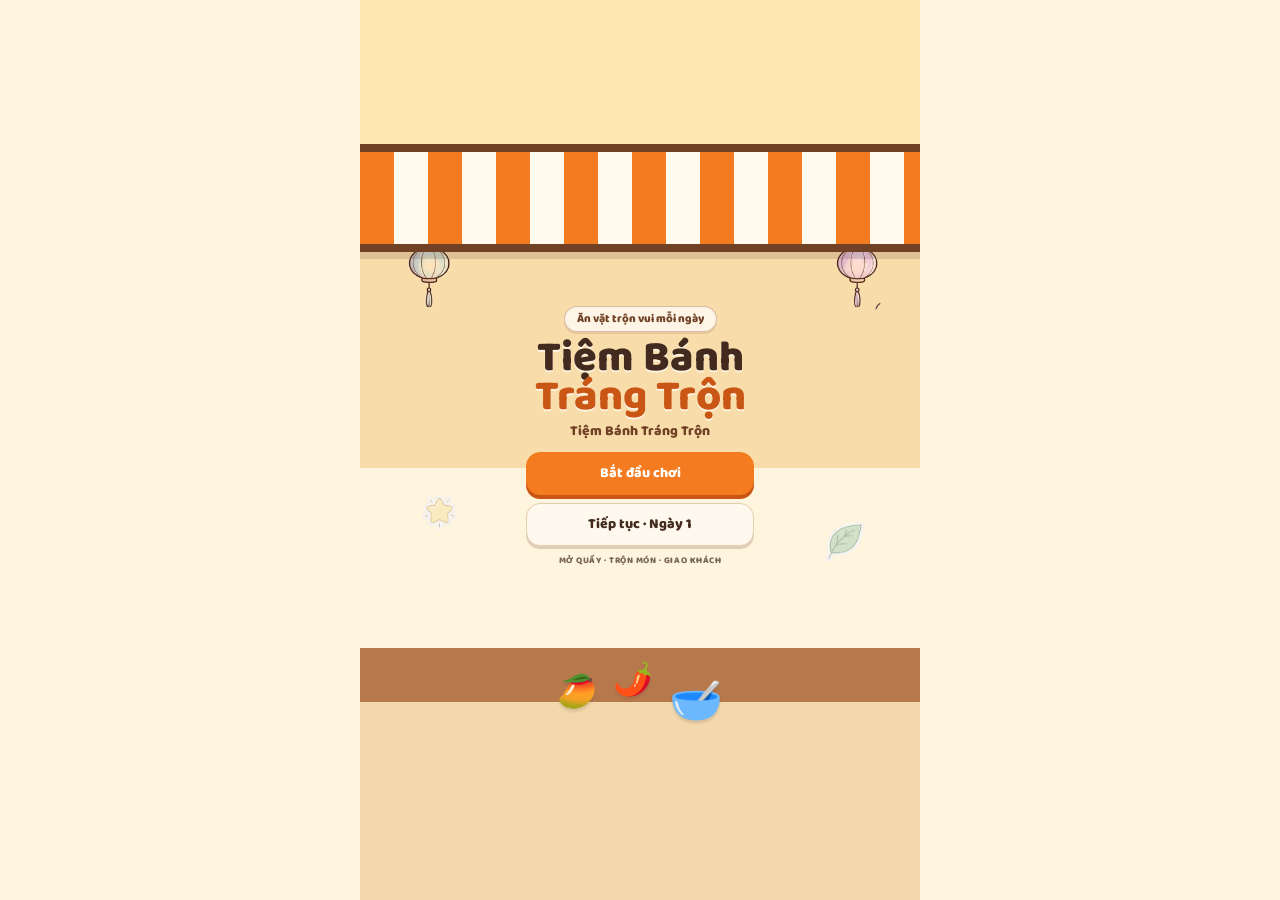
==== commit 70bc4078: "demo" ====
--- a/index.html
+++ b/index.html
@@ -3,11 +3,11 @@
   <head>
     <meta charset="utf-8">
     <meta name="viewport" content="width=device-width, initial-scale=1, viewport-fit=cover">
-    <meta name="theme-color" content="#fdf3e4">
-    <meta name="description" content="Game quản lý tiệm trà phong cách mobile, pha chế và phục vụ khách mỗi ngày.">
-    <title>Tiệm Trà Mơ Ước</title>
+    <meta name="theme-color" content="#FFF4DE">
+    <meta name="description" content="Game quản lý quầy bánh tráng trộn Việt Nam, chuẩn bị nguyên liệu, trộn món và phục vụ khách mỗi ngày.">
+    <title>Tiệm Bánh Tráng Trộn</title>
     <link rel="manifest" href="./manifest.webmanifest">
-    <link rel="icon" href="./img/tea-cup.svg" type="image/svg+xml">
+    <link rel="icon" href="./img/banh-trang.svg" type="image/svg+xml">
     <link rel="stylesheet" href="./css/reset.css">
     <link rel="stylesheet" href="./css/variables.css">
     <link rel="stylesheet" href="./css/layout.css">
--- a/css/variables.css
+++ b/css/variables.css
@@ -25,26 +25,26 @@
 
 :root {
   color-scheme: light;
-  --bg: #fdf3e4;
-  --ink: #3a2317;
-  --soft: #7a5a48;
-  --panel: #fffaf2;
-  --line: #ead7bd;
-  --counter: #8a5a3b;
-  --counter-top: #a8714c;
-  --pink: #ef6f8e;
-  --pink-dark: #c24c69;
-  --mint: #4fa883;
-  --warning: #e2574c;
-  --gold: #f0b43c;
-  --chalk: #2f4a3a;
-  --chalk-ink: #f4efe2;
+  --bg: #fff4de;
+  --ink: #432a1e;
+  --soft: #795b47;
+  --panel: #fff9ee;
+  --line: #e8cfab;
+  --counter: #704124;
+  --counter-top: #94592f;
+  --pink: #f47b20;
+  --pink-dark: #c95614;
+  --mint: #5d9347;
+  --warning: #d94b35;
+  --gold: #f5c542;
+  --chalk: #704124;
+  --chalk-ink: #fff9ee;
   --cream: var(--bg);
   --paper: var(--panel);
   --muted: var(--soft);
   --green: var(--mint);
   --yellow: var(--gold);
-  --peach: #e8b07f;
+  --peach: #f3c899;
   --shadow: 0 3px 0 rgba(58, 35, 23, .12);
   --radius-lg: 16px;
   --radius-md: 13px;
--- a/css/layout.css
+++ b/css/layout.css
@@ -1,9 +1,9 @@
 html { scroll-padding-top: env(safe-area-inset-top, 0px); }
 body {
   overflow-x: hidden;
-  background: #f4e7d2 url("../img/backgrounds/preparation.jpg") center 12% / min(100vw, 840px) auto fixed no-repeat;
+  background: radial-gradient(ellipse at 15% 5%, rgba(245, 197, 66, .2), transparent 34%), #fff4de;
 }
-body::before { position: fixed; inset: 0; z-index: -1; background: rgba(253, 243, 228, .42); content: ""; pointer-events: none; }
+body::before { position: fixed; inset: 0; z-index: -1; background: repeating-linear-gradient(135deg, rgba(244, 123, 32, .025) 0 2px, transparent 2px 18px); content: ""; pointer-events: none; }
 .app-shell {
   position: relative;
   display: flex;
@@ -47,7 +47,7 @@
   z-index: 1;
   height: 26px;
   flex: none;
-  background: repeating-linear-gradient(90deg, var(--pink) 0 30px, #fffaf2 30px 60px);
+  background: repeating-linear-gradient(90deg, var(--pink) 0 30px, var(--panel) 30px 60px);
 }
 .awning::after {
   position: absolute;
@@ -56,7 +56,7 @@
   left: 0;
   height: 10px;
   background: radial-gradient(circle at 15px 0, var(--pink) 10px, transparent 11px) 0 0 / 60px 10px repeat-x,
-    radial-gradient(circle at 45px 0, #fffaf2 10px, transparent 11px) 0 0 / 60px 10px repeat-x;
+    radial-gradient(circle at 45px 0, var(--panel) 10px, transparent 11px) 0 0 / 60px 10px repeat-x;
   content: "";
 }
 #view { display: flex; min-height: 0; flex: 1; flex-direction: column; }
@@ -98,10 +98,11 @@
 .splash-layer[hidden] { display: none; }
 .splash-layer { position: fixed; z-index: 60; inset: 0; background: var(--bg); }
 .splash-scene { position: relative; width: min(100%, var(--app-width)); height: 100%; min-height: 100dvh; margin: 0 auto; overflow: hidden; }
-.splash-scene::before { position: absolute; inset: 0; background: url("../img/backgrounds/splash-shop.jpg") center / cover no-repeat; content: ""; }
+.splash-scene::before { position: absolute; inset: 0; background: linear-gradient(180deg, #ffe7b1 0 18%, #f8dcaa 18% 52%, #fff4de 52% 72%, #b7794c 72% 78%, #f2d8ac 78% 100%); content: ""; }
+.splash-scene::after { position: absolute; top: 16%; right: 0; left: 0; height: 12%; border-top: 8px solid #704124; border-bottom: 8px solid #704124; background: repeating-linear-gradient(90deg, #f47b20 0 34px, #fff9ee 34px 68px); content: ""; box-shadow: 0 7px 0 rgba(67, 42, 30, .15); }
 @keyframes modal-pop { from { opacity: 0; transform: translateY(8px) scale(.97); } to { opacity: 1; transform: translateY(0) scale(1); } }
 @media (min-width: 561px) {
-  body { background-size: 760px auto; }
+  body { background-size: auto; }
   .app-shell { min-height: 100vh; min-height: 100dvh; }
 }
 @media (max-width: 370px) {
--- a/css/preparation.css
+++ b/css/preparation.css
@@ -2,13 +2,13 @@
   flex: 1 0 auto;
   min-height: 100%;
   padding: 14px 0 22px;
-  background: #f6ecd8 url("../img/backgrounds/preparation.jpg") center top / cover fixed no-repeat;
+  background: radial-gradient(ellipse at 50% 0, rgba(245, 197, 66, .18), transparent 45%), linear-gradient(180deg, #fce8c7, #fff4de 38%);
 }
 .chalkboard {
   position: relative;
   margin: 0 12px 11px;
   padding: 8px 12px 9px;
-  border: 7px solid #8a5a3b;
+  border: 7px solid var(--counter);
   border-radius: 10px;
   background: var(--chalk);
   color: var(--chalk-ink);
@@ -22,7 +22,7 @@
 .chalk-row strong { flex: none; color: #fff1c7; font-weight: 800; }
 .chalk-extras { display: flex; justify-content: center; gap: 14px; padding-top: 5px; color: rgba(244, 239, 226, .83); font-size: .66rem; }
 .chalk-extras b { color: #fff1c7; }
-.prep-tabs { display: flex; gap: 3px; margin: 0 12px; padding: 5px 5px 0; overflow-x: auto; overscroll-behavior-x: contain; background: rgba(234, 215, 189, .85); border-radius: 15px 15px 0 0; scrollbar-width: none; -webkit-overflow-scrolling: touch; }
+.prep-tabs { display: flex; gap: 3px; margin: 0 12px; padding: 5px 5px 0; overflow-x: auto; overscroll-behavior-x: contain; background: rgba(232, 207, 171, .85); border-radius: 15px 15px 0 0; scrollbar-width: none; -webkit-overflow-scrolling: touch; }
 .prep-tabs::-webkit-scrollbar { display: none; }
 .prep-tab { display: flex; min-width: 58px; min-height: 48px; flex: 1 0 58px; flex-direction: column; align-items: center; justify-content: center; gap: 1px; padding: 4px 5px 5px; border: 0; border-radius: 11px 11px 0 0; background: transparent; color: var(--soft); font-size: .67rem; font-weight: 800; line-height: 1.05; opacity: .75; white-space: nowrap; cursor: pointer; }
 .prep-tab.is-active { background: var(--panel); color: var(--ink); opacity: 1; }
@@ -31,7 +31,7 @@
 .prep-pane { min-height: 300px; margin: 0 12px 24px; padding: 11px 12px 14px; border: 1px solid rgba(234, 215, 189, .9); border-top: 0; border-radius: 0 0 16px 16px; background: var(--panel); box-shadow: 0 4px 0 rgba(58, 35, 23, .08); }
 .prep-home { display: grid; gap: 11px; }
 .prep-welcome { display: flex; align-items: center; gap: 9px; padding: 2px 0 9px; border-bottom: 1px dashed var(--line); }
-.welcome-teacup { display: grid; width: 42px; height: 42px; flex: none; place-items: center; border: 1px solid var(--line); border-radius: 50%; background: #fff1e1; font-size: 1.4rem; }
+.welcome-bowl { display: grid; width: 42px; height: 42px; flex: none; place-items: center; border: 1px solid var(--line); border-radius: 50%; background: #fff1e1; font-size: 1.4rem; }
 .welcome-kicker { color: var(--pink-dark); font-size: .67rem; font-weight: 800; }
 .prep-welcome h2 { margin: 0 0 1px; font-size: 1.04rem; }
 .prep-welcome p { margin: 0; font-size: .71rem; }
--- a/css/selling.css
+++ b/css/selling.css
@@ -10,118 +10,144 @@
   min-height: 0;
   flex: 1;
   flex-direction: column;
-  padding: 5px 8px 8px;
-  overflow: hidden;
-  background: #f6e3c3 url("../img/backgrounds/selling.jpg") center / 100% 100% no-repeat;
+  gap: 5px;
+  padding: 5px 8px 10px;
+  overflow-x: hidden;
+  overflow-y: auto;
+  background: linear-gradient(180deg, #f8dda8 0, #fff4de 27%, #fff0d0 62%, #e6b679 100%);
   isolation: isolate;
+  scrollbar-width: thin;
+  scrollbar-color: #d19a5b transparent;
 }
-.selling-scene::before { position: absolute; inset: 0; z-index: -1; background: rgba(253, 243, 228, .1); content: ""; pointer-events: none; }
-.scene-topline { position: relative; z-index: 2; display: grid; min-height: 38px; grid-template-columns: auto minmax(25px, 1fr) auto; align-items: center; gap: 7px; padding: 2px 6px; }
+.selling-scene::before { position: absolute; inset: 0; z-index: -1; background: radial-gradient(ellipse at 50% 36%, rgba(255, 249, 238, .78), transparent 58%); content: ""; pointer-events: none; }
+.scene-topline { position: relative; z-index: 2; display: grid; min-height: 38px; flex: none; grid-template-columns: auto minmax(25px, 1fr) auto; align-items: center; gap: 7px; padding: 2px 6px; }
 .scene-clock strong { display: block; color: var(--ink); font-size: 1rem; font-variant-numeric: tabular-nums; line-height: 1; }
 .scene-clock span { display: block; color: var(--soft); font-size: .59rem; line-height: 1; }
-.scene-meter { height: 7px; overflow: hidden; border: 1px solid rgba(138, 90, 59, .22); border-radius: 99px; background: rgba(255, 250, 242, .82); }
+.scene-meter { height: 7px; overflow: hidden; border: 1px solid rgba(112, 65, 36, .22); border-radius: 99px; background: rgba(255, 249, 238, .82); }
 .scene-meter i { display: block; height: 100%; border-radius: inherit; background: var(--pink); transition: width .4s linear; }
 .scene-event { overflow: hidden; max-width: 105px; padding: 2px 6px; border: 1px solid #efd29a; border-radius: 8px; background: #fff4d7; color: #785923; font-size: .61rem; font-weight: 800; text-overflow: ellipsis; white-space: nowrap; }
-.customer-deck { position: relative; z-index: 2; display: flex; min-height: 0; flex-direction: column; }
-.customer-lane { display: flex; min-height: 100px; flex: none; align-items: flex-start; gap: 7px; padding: 8px 3px 4px; overflow-x: auto; overflow-y: hidden; overscroll-behavior-x: contain; scrollbar-width: none; -webkit-overflow-scrolling: touch; }
+.stall-shelf { position: relative; display: flex; min-height: 47px; flex: none; align-items: center; justify-content: space-around; margin: 0 2px; border: 2px solid #704124; border-top-width: 5px; border-radius: 9px 9px 4px 4px; background: linear-gradient(#fff9ee 0 78%, #bb8046 78%); box-shadow: 0 4px 0 rgba(67, 42, 30, .15); }
+.stall-shelf::before { position: absolute; top: 6px; right: 3px; left: 3px; height: 2px; background: rgba(112, 65, 36, .18); content: ""; }
+.stall-shelf span { display: grid; width: 35px; height: 31px; place-items: center; border: 1px solid rgba(112, 65, 36, .25); border-radius: 7px 7px 9px 9px; background: rgba(255, 244, 222, .88); font-size: 1.08rem; box-shadow: 0 2px 0 rgba(112, 65, 36, .12); }
+.customer-deck { position: relative; z-index: 2; display: flex; min-height: 0; flex: none; flex-direction: column; }
+.customer-lane { display: flex; min-height: 91px; flex: none; align-items: flex-start; gap: 7px; padding: 4px 3px; overflow-x: auto; overflow-y: hidden; overscroll-behavior-x: contain; scrollbar-width: none; -webkit-overflow-scrolling: touch; }
 .customer-lane::-webkit-scrollbar { display: none; }
-.customer-stop { position: relative; display: grid; min-width: 134px; min-height: 82px; flex: 0 0 134px; grid-template-columns: 37px minmax(0, 1fr); align-content: start; align-items: center; gap: 3px 6px; padding: 5px; border: 2px solid var(--line); border-radius: 13px; background: rgba(255, 250, 242, .95); color: var(--ink); text-align: left; box-shadow: 0 3px 0 rgba(58, 35, 23, .15); cursor: pointer; transition: transform .12s ease, border-color .12s ease; }
+.customer-stop { position: relative; display: grid; min-width: 139px; min-height: 82px; flex: 0 0 139px; grid-template-columns: 37px minmax(0, 1fr); align-content: start; align-items: center; gap: 3px 6px; padding: 5px; border: 2px solid var(--line); border-radius: 13px; background: rgba(255, 249, 238, .97); color: var(--ink); text-align: left; box-shadow: 0 3px 0 rgba(67, 42, 30, .15); cursor: pointer; transition: transform .12s ease, border-color .12s ease; }
 .customer-stop:active { transform: scale(.97); }
-.customer-stop.is-selected { border-color: var(--pink); box-shadow: 0 0 0 2px rgba(239, 111, 142, .24), 0 3px 0 rgba(58, 35, 23, .15); }
+.customer-stop.is-selected { border-color: var(--pink); box-shadow: 0 0 0 2px rgba(244, 123, 32, .2), 0 3px 0 rgba(67, 42, 30, .15); }
 .customer-face, .delivery-face, .reaction-face { display: block; width: 42px; height: 47px; flex: none; background-image: url("../img/characters/customers.webp"); background-position: var(--sprite-x, 0%) var(--sprite-y, 0%); background-size: 300% 900%; background-repeat: no-repeat; }
 .customer-face { grid-row: span 2; width: 38px; height: 44px; }
 .customer-face.is-delivery, .delivery-face { background-image: url("../img/characters/delivery-customers.webp"); background-size: 300% 200%; }
-.customer-speech { display: flex; min-width: 0; flex-direction: column; padding: 3px 5px; border-radius: 8px 8px 8px 2px; background: #fff2dc; line-height: 1.08; }
+.customer-speech { display: flex; min-width: 0; flex-direction: column; padding: 3px 5px; border-radius: 8px 8px 8px 2px; background: #fff0d8; line-height: 1.08; }
 .customer-speech strong { overflow: hidden; font-size: .61rem; text-overflow: ellipsis; white-space: nowrap; }
 .customer-speech small { overflow: hidden; color: var(--soft); font-size: .54rem; text-overflow: ellipsis; white-space: nowrap; }
 .patience-track { grid-column: 2; height: 5px; overflow: hidden; border-radius: 99px; background: #efdfd0; }
 .patience-track i { display: block; height: 100%; border-radius: inherit; background: var(--mint); transition: width .3s ease; }
 .patience-track i.is-short { background: var(--warning); }
-.empty-customer { display: flex; min-height: 86px; align-items: center; justify-content: center; gap: 5px; padding: 5px 12px; border: 1px dashed rgba(138, 90, 59, .38); border-radius: 13px; background: rgba(255, 250, 242, .82); color: var(--soft); text-align: center; }
+.empty-customer { display: flex; min-height: 82px; align-items: center; justify-content: center; gap: 5px; padding: 5px 12px; border: 1px dashed rgba(112, 65, 36, .38); border-radius: 13px; background: rgba(255, 249, 238, .86); color: var(--soft); text-align: center; }
 .empty-customer span { font-size: 1.4rem; }
 .empty-customer strong, .empty-customer small { display: block; }
 .empty-customer strong { color: var(--ink); font-size: .72rem; }
 .empty-customer small { font-size: .62rem; }
-.delivery-row { display: flex; min-height: 36px; gap: 5px; padding: 0 3px 4px; overflow: hidden; }
-.delivery-order { display: flex; min-width: 0; align-items: center; gap: 4px; padding: 2px 5px; border: 1px solid rgba(234, 215, 189, .9); border-radius: 9px; background: rgba(255, 250, 242, .88); }
+.delivery-row { display: flex; min-height: 36px; gap: 5px; padding: 0 3px 2px; overflow: hidden; }
+.delivery-order { display: flex; min-width: 0; align-items: center; gap: 4px; padding: 2px 5px; border: 1px solid rgba(232, 207, 171, .9); border-radius: 9px; background: rgba(255, 249, 238, .92); }
 .delivery-face { width: 21px; height: 24px; }
 .delivery-order > span:nth-child(2) { display: grid; min-width: 0; line-height: 1.05; }
 .delivery-order strong { max-width: 90px; overflow: hidden; font-size: .57rem; text-overflow: ellipsis; white-space: nowrap; }
 .delivery-order small { color: var(--soft); font-size: .54rem; }
-.delivery-order button { padding: 3px 7px; border: 1px solid var(--line); border-radius: 8px; background: #fff5e9; color: var(--pink-dark); font-size: .6rem; font-weight: 800; cursor: pointer; }
+.delivery-order button { padding: 3px 7px; border: 1px solid var(--line); border-radius: 8px; background: #fff5e9; color: var(--pink-dark); font-size: .58rem; font-weight: 800; cursor: pointer; }
 .delivery-order button:disabled { opacity: .45; }
-.work-counter { display: flex; min-height: 0; flex: none; flex-direction: column; gap: 6px; margin-top: auto; padding: 0 0 1px; }
-.counter-work { display: grid; min-height: 137px; flex: none; grid-template-columns: minmax(0, 1fr) auto minmax(0, 1fr); align-items: center; gap: 5px; padding: 5px 7px; border: 2px solid rgba(255, 250, 242, .55); border-top: 7px solid var(--counter-top); border-radius: 13px 13px 8px 8px; background: rgba(138, 90, 59, .9); color: #f6e3cf; box-shadow: 0 4px 0 rgba(58, 35, 23, .18); }
-.counter-note { display: flex; min-width: 0; flex-direction: column; justify-content: center; line-height: 1.14; }
+.work-counter { display: flex; min-height: 0; flex: none; flex-direction: column; gap: 6px; padding: 0 0 1px; }
+.counter-work { display: flex; min-height: 0; flex-direction: column; padding: 6px 8px 8px; border: 2px solid rgba(255, 249, 238, .65); border-top: 7px solid var(--counter-top); border-radius: 13px 13px 8px 8px; background: rgba(112, 65, 36, .94); color: #fff2de; box-shadow: 0 4px 0 rgba(67, 42, 30, .18); }
+.counter-note { display: flex; min-width: 0; min-height: 38px; flex: none; flex-direction: column; justify-content: center; line-height: 1.12; }
 .counter-note strong { font-size: .78rem; }
-.counter-note small { margin-top: 3px; color: #f5e1cf; font-size: .62rem; }
-.counter-customer { margin-bottom: 3px; color: #f7c7d2; font-size: .58rem; font-weight: 800; }
-.counter-note-empty { color: rgba(246, 227, 207, .82); font-size: .65rem; }
-.cup-workspace { position: relative; display: grid; width: 104px; height: 124px; place-items: center; }
-.cup-workspace::after { position: absolute; right: 15px; bottom: 5px; left: 15px; height: 9px; border-radius: 50%; background: rgba(45, 23, 11, .18); content: ""; filter: blur(3px); }
-.drink-cup-wrap { position: relative; z-index: 1; width: 74px; height: 105px; transform: translateY(-2px); filter: drop-shadow(0 3px 2px rgba(52, 27, 15, .18)); transition: transform .3s ease; }
-.drink-cup-wrap.is-large { width: 82px; height: 116px; }
-.cup-liquid { position: absolute; z-index: 1; top: 26%; right: 14%; bottom: 8%; left: 14%; border-radius: 5px 5px 17px 17px; background: var(--drink-color); clip-path: polygon(0 0, 100% 0, 83% 100%, 17% 100%); transition: background-color .28s ease, height .28s ease; }
-.cup-foam { position: absolute; z-index: 2; top: 26%; right: 18%; left: 18%; height: 11%; border-radius: 50%; background: rgba(255, 244, 222, .75); }
-.cup-straw { position: absolute; z-index: 5; top: 1%; left: 60%; width: 7px; height: 38%; border: 1px solid rgba(159, 55, 79, .4); border-radius: 4px 4px 1px 1px; background: var(--pink); transform: rotate(9deg); transform-origin: bottom; }
-.cup-glass-art { position: absolute; z-index: 4; inset: 0; width: 100%; height: 100%; object-fit: fill; pointer-events: none; }
-.cup-lid-art { position: absolute; z-index: 6; top: -7%; left: -5%; width: 110%; height: auto; pointer-events: none; }
-.cup-ice-cubes { position: absolute; z-index: 3; top: 36%; right: 23%; left: 26%; display: flex; justify-content: space-between; }
-.cup-ice-cubes i { width: 12px; height: 12px; border: 1px solid rgba(255, 255, 255, .92); border-radius: 3px; background: rgba(241, 249, 250, .62); transform: rotate(14deg); }
-.cup-ice-cubes i:nth-child(2) { margin-top: 8px; }
-.cup-ice-cubes i:nth-child(3) { margin-top: 2px; }
-.cup-pearls { position: absolute; z-index: 3; right: 26%; bottom: 13%; left: 25%; display: flex; justify-content: space-around; }
-.cup-pearls i { width: 8px; height: 8px; border: 1px solid rgba(53, 30, 21, .28); border-radius: 50%; background: #3c2825; }
-.cup-pearls.pearls-white i { background: #f4eadb; }
-.counter-serve { display: flex; align-items: center; justify-content: flex-end; text-align: right; }
-.counter-serve > span { font-size: 1.35rem; }
-.counter-serve > small { color: #f6e3cf; font-size: .58rem; }
-.serve-button { width: 100%; min-height: 43px; padding: 5px 7px; font-size: .7rem; line-height: 1.12; }
-.ingredient-tools { padding: 7px; border: 2px solid rgba(255, 250, 242, .55); border-radius: 13px; background: var(--panel); }
+.counter-note small { margin-top: 3px; color: #f9e4c5; font-size: .59rem; }
+.counter-customer { margin-bottom: 2px; color: #ffcd72; font-size: .58rem; font-weight: 800; }
+.counter-note-empty { color: rgba(255, 242, 222, .82); font-size: .65rem; }
+.counter-center { display: grid; min-height: 139px; flex: none; grid-template-columns: minmax(138px, .85fr) minmax(0, 1fr); align-items: center; gap: 7px; }
+.mixing-bowl-wrap { display: grid; min-width: 0; justify-items: center; gap: 1px; }
+.mixing-bowl { position: relative; width: 140px; height: 104px; transform-origin: 50% 50%; filter: drop-shadow(0 4px 2px rgba(40, 20, 10, .24)); }
+.bowl-contents { position: absolute; z-index: 1; top: 18px; right: 14px; bottom: 13px; left: 14px; display: grid; grid-template-columns: repeat(4, 1fr); align-content: center; justify-items: center; overflow: hidden; border-radius: 50%; background: radial-gradient(ellipse at 50% 35%, #f0b754, #da8a32 72%, #b96121); }
+.bowl-contents.has-satay { background: radial-gradient(ellipse at 50% 35%, #f58b36, #d94b35 74%, #a94325); }
+.bowl-contents.has-tamarind::before { position: absolute; z-index: 0; top: 39%; left: 22%; width: 56%; height: 16%; border: 4px solid rgba(116, 51, 32, .58); border-right-color: transparent; border-radius: 50%; content: ""; transform: rotate(-13deg); pointer-events: none; }
+.bowl-empty { align-self: center; color: rgba(112, 65, 36, .28); font-size: 2rem; }
+.bowl-topping { position: relative; display: grid; width: 27px; height: 23px; place-items: center; padding: 0; border: 0; border-radius: 50%; background: rgba(255, 249, 238, .68); font-size: .83rem; line-height: 1; cursor: pointer; animation: topping-pop .18s ease-out both; }
+.bowl-topping small { position: absolute; right: -3px; bottom: -2px; padding: 0 2px; border-radius: 4px; background: var(--ink); color: #fff9ee; font-size: .45rem; }
+.bowl-topping:disabled { cursor: default; }
+.bowl-rim { position: absolute; z-index: 2; inset: 0; border: 9px solid #fff3da; border-radius: 50%; background: linear-gradient(180deg, rgba(255, 255, 255, .12), rgba(112, 65, 36, .13)); box-shadow: inset 0 0 0 2px #c99658, 0 2px 0 rgba(67, 42, 30, .28); pointer-events: none; }
+.mixing-bowl.is-mixing { animation: bowl-mix 650ms ease-in-out both; }
+.mixing-bowl.is-mixing .bowl-topping { animation: topping-shake 180ms ease-in-out 3; }
+.mixing-bowl.is-mixed .bowl-contents { background: radial-gradient(ellipse at 45% 30%, #e38d37, #bd5728 77%); }
+.bowl-hint { max-width: 145px; overflow: hidden; color: #ffebcc; font-size: .54rem; text-overflow: ellipsis; white-space: nowrap; }
+.food-box { display: grid; width: 105px; height: 88px; align-content: center; justify-items: center; gap: 1px; border: 4px solid #d59448; border-radius: 12px 12px 17px 17px; background: linear-gradient(145deg, #fff2d5, #e9bd73); color: var(--ink); box-shadow: 0 6px 3px rgba(40, 20, 10, .24); animation: box-pop .25s ease-out; }
+.food-box span { font-size: 2.6rem; line-height: 1; }
+.food-box small { color: #704124; font-size: .53rem; font-weight: 900; }
+.counter-controls { display: flex; min-width: 0; flex-direction: column; justify-content: center; gap: 5px; }
+.size-choices { display: grid; grid-template-columns: repeat(2, minmax(0, 1fr)); gap: 4px; }
+.size-choice { min-height: 27px; padding: 2px; border: 1px solid rgba(255, 249, 238, .55); border-radius: 8px; background: rgba(255, 249, 238, .14); color: #fff2de; font-size: .58rem; font-weight: 900; cursor: pointer; }
+.size-choice.is-selected { border-color: var(--gold); background: var(--gold); color: var(--ink); box-shadow: 0 2px 0 rgba(67, 42, 30, .2); }
+.size-choice:disabled:not(.is-selected) { opacity: .42; cursor: not-allowed; }
+.order-actions { display: grid; grid-template-columns: 1fr; gap: 4px; }
+.order-actions .button { min-height: 31px; padding: 4px 6px; font-size: .61rem; line-height: 1.05; }
+.button-secondary { border: 1px solid #f3ca77; background: #f5c542; color: #432a1e; box-shadow: 0 2px 0 rgba(67, 42, 30, .18); }
+.button-serve { border: 1px solid #f2a194; background: #d94b35; color: #fff9ee; box-shadow: 0 2px 0 rgba(67, 42, 30, .18); }
+.order-actions .button:disabled { opacity: .4; cursor: not-allowed; filter: saturate(.6); }
+.size-hint { color: #f9e4c5; font-size: .52rem; text-align: center; }
+.counter-waiting { display: grid; justify-items: center; gap: 4px; color: #fff2de; font-size: 1.65rem; }
+.counter-waiting small { font-size: .58rem; }
+.ingredient-tools { padding: 7px; border: 2px solid rgba(255, 249, 238, .75); border-radius: 13px; background: var(--panel); }
 .ingredient-tools-heading { display: flex; align-items: baseline; justify-content: space-between; gap: 4px; margin: 0 1px 5px; }
-.ingredient-tools-heading span { font-size: .67rem; font-weight: 800; }
-.ingredient-tools-heading small { color: var(--soft); font-size: .54rem; }
+.ingredient-tools-heading span { color: var(--counter); font-size: .66rem; font-weight: 900; letter-spacing: .04em; }
+.ingredient-tools-heading small { color: var(--soft); font-size: .53rem; text-align: right; }
 .ingredient-control-grid { display: grid; grid-template-columns: repeat(4, minmax(0, 1fr)); gap: 5px; }
-.ingredient-control { display: flex; min-width: 0; min-height: 61px; flex-direction: column; align-items: center; justify-content: center; gap: 1px; padding: 4px 2px; border: 2px solid var(--line); border-radius: 10px; background: #fffaf2; color: var(--ink); cursor: pointer; transition: transform .1s ease, border-color .12s ease, opacity .12s ease; }
-.ingredient-control > span { font-size: 1.15rem; line-height: 1; }
-.ingredient-control strong { max-width: 100%; overflow: hidden; font-size: .6rem; line-height: 1; text-overflow: ellipsis; white-space: nowrap; }
-.ingredient-control small { color: var(--soft); font-size: .52rem; line-height: 1; }
-.ingredient-control.is-active { border-color: var(--pink); background: #fff0f3; box-shadow: 0 0 0 1px rgba(239, 111, 142, .15); }
+.ingredient-control { display: flex; min-width: 0; min-height: 57px; flex-direction: column; align-items: center; justify-content: center; gap: 2px; padding: 4px 2px; border: 2px solid var(--line); border-radius: 10px; background: #fffdf7; color: var(--ink); cursor: pointer; transition: transform .1s ease, border-color .12s ease, opacity .12s ease; }
+.ingredient-control > span { font-size: 1.1rem; line-height: 1; }
+.ingredient-control strong { max-width: 100%; overflow: hidden; font-size: .57rem; line-height: 1; text-overflow: ellipsis; white-space: nowrap; }
+.ingredient-control small { color: var(--soft); font-size: .48rem; line-height: 1; }
+.ingredient-control.is-active { border-color: var(--pink); background: #fff0d9; box-shadow: 0 0 0 1px rgba(244, 123, 32, .15); }
 .ingredient-control:active:not(:disabled) { transform: scale(.95); }
-.ingredient-control.is-unavailable { opacity: .4; }
+.ingredient-control.is-unavailable { opacity: .42; }
 .ingredient-control:disabled { cursor: not-allowed; }
-.serve-feedback { position: absolute; z-index: 8; top: 51%; left: 50%; display: grid; min-width: 118px; justify-items: center; padding: 7px 13px; border: 2px solid var(--gold); border-radius: 16px; background: rgba(255, 250, 242, .96); color: var(--pink-dark); font-size: .84rem; font-weight: 900; box-shadow: 0 4px 0 rgba(58, 35, 23, .14); pointer-events: none; animation: serve-pop 1.5s ease-out both; }
-.serve-feedback > span:last-child { color: var(--gold); letter-spacing: .03em; }
-.reaction-face { width: 37px; height: 39px; margin-top: -23px; background-position: var(--sprite-x, 50%) var(--sprite-y, 0%); }
+.serve-feedback { position: absolute; z-index: 8; top: 47%; left: 50%; display: grid; min-width: 145px; justify-items: center; padding: 7px 13px; border: 2px solid var(--gold); border-radius: 16px; background: rgba(255, 249, 238, .97); color: var(--pink-dark); font-size: .84rem; font-weight: 900; box-shadow: 0 4px 0 rgba(67, 42, 30, .14); pointer-events: none; animation: serve-pop 1.8s ease-out both; }
+.serve-feedback > span:last-child { color: #d79b15; letter-spacing: .03em; }
+.serve-feedback small { color: var(--ink); font-size: .65rem; }
+.feedback-box { font-size: 1.6rem; animation: box-flight .85s ease-out both; }
 .serve-feedback strong { white-space: nowrap; }
 .pause-curtain { position: absolute; z-index: 10; inset: 0; display: grid; place-items: center; background: rgba(48, 34, 25, .43); }
-.pause-curtain > div { width: min(280px, calc(100% - 35px)); padding: 17px; border: 2px solid var(--line); border-radius: 18px; background: var(--panel); text-align: center; box-shadow: 0 6px 0 rgba(58, 35, 23, .2); }
+.pause-curtain > div { width: min(280px, calc(100% - 35px)); padding: 17px; border: 2px solid var(--line); border-radius: 18px; background: var(--panel); text-align: center; box-shadow: 0 6px 0 rgba(67, 42, 30, .2); }
 .pause-curtain span { font-size: 2rem; }
 .pause-curtain h2 { margin: 4px 0; }
 .pause-curtain p { margin-bottom: 10px; font-size: .75rem; }
 body.is-selling { position: fixed; inset: 0; width: 100%; height: 100%; overflow: hidden; }
+@keyframes bowl-mix { 0%, 100% { transform: rotate(0) scale(1); } 20% { transform: rotate(-5deg) scale(1.03); } 45% { transform: rotate(5deg) scale(1.03); } 70% { transform: rotate(-3deg) scale(1.02); } }
+@keyframes topping-shake { 25% { transform: translateX(-2px) rotate(-8deg); } 75% { transform: translateX(2px) rotate(8deg); } }
+@keyframes topping-pop { from { opacity: 0; transform: scale(.6); } to { opacity: 1; transform: scale(1); } }
+@keyframes box-pop { from { opacity: 0; transform: translateY(8px) scale(.85); } to { opacity: 1; transform: translateY(0) scale(1); } }
+@keyframes box-flight { 0% { opacity: 0; transform: translateY(16px) scale(.7); } 25% { opacity: 1; transform: translateY(-3px) scale(1.08); } 100% { opacity: 0; transform: translateY(-48px) scale(.9); } }
 @keyframes serve-pop { 0% { opacity: 0; transform: translate(-50%, 12px) scale(.8); } 16% { opacity: 1; transform: translate(-50%, 0) scale(1.04); } 78% { opacity: 1; transform: translate(-50%, -12px) scale(1); } 100% { opacity: 0; transform: translate(-50%, -24px) scale(.96); } }
 @media (max-height: 720px) {
   .app-shell.is-selling .app-header { min-height: 55px; }
   .app-shell.is-selling .awning { height: 11px; }
-  .selling-scene { padding-top: 3px; }
+  .selling-scene { gap: 4px; padding-top: 3px; }
   .scene-topline { min-height: 31px; }
-  .customer-lane { min-height: 88px; padding-top: 5px; }
+  .stall-shelf { min-height: 42px; }
+  .customer-lane { min-height: 82px; padding-block: 2px; }
   .customer-stop { min-height: 74px; }
-  .counter-work { min-height: 111px; }
-  .cup-workspace { height: 100px; }
-  .drink-cup-wrap { width: 64px; height: 91px; }
-  .drink-cup-wrap.is-large { width: 71px; height: 100px; }
-  .ingredient-control { min-height: 53px; }
-  .work-counter { gap: 4px; padding: 5px 7px; }
+  .counter-center { min-height: 129px; }
+  .mixing-bowl { width: 128px; height: 96px; }
+  .food-box { width: 96px; height: 81px; }
+  .ingredient-control { min-height: 52px; }
 }
-@media (max-width: 360px) {
+@media (max-width: 380px) {
   .selling-scene { padding-inline: 5px; }
-  .work-counter { padding-inline: 6px; }
-  .counter-work { grid-template-columns: minmax(0, 1fr) 88px minmax(0, 1fr); }
-  .cup-workspace { width: 88px; }
-  .counter-note strong { font-size: .7rem; }
-  .serve-button { font-size: .64rem; }
+  .counter-work { padding-inline: 6px; }
+  .counter-center { grid-template-columns: 126px minmax(0, 1fr); gap: 4px; }
+  .mixing-bowl { width: 123px; height: 92px; }
+  .food-box { width: 91px; height: 77px; }
+  .order-actions .button { min-height: 30px; font-size: .58rem; }
   .ingredient-tools { padding: 5px; }
   .ingredient-control-grid { gap: 3px; }
+  .ingredient-control { min-height: 54px; }
+  .ingredient-control strong { font-size: .54rem; }
 }
+@media (prefers-reduced-motion: reduce) { .mixing-bowl.is-mixing, .mixing-bowl.is-mixing .bowl-topping, .bowl-topping, .food-box, .feedback-box, .serve-feedback { animation-duration: .01ms !important; } }
--- a/css/game.css
+++ b/css/game.css
@@ -8,27 +8,17 @@
 .minigame-tile small { color: var(--soft); font-size: .59rem; }
 .minigame-emoji { font-size: 1.35rem; }
 .dice-result { display: flex; justify-content: center; gap: 9px; margin: 5px 0; font-size: 2rem; }
+.round-result { margin-bottom: 10px; padding: 9px 10px; border: 1px solid var(--line); border-radius: 12px; background: var(--panel); }
+.branch-status { display: flex; align-items: center; justify-content: space-between; gap: 7px; }
+.branch-status > strong { font-size: .77rem; }
 .playing-cards { display: flex; flex-wrap: wrap; gap: 4px; margin: 5px 0; }
 .playing-card { display: grid; width: 37px; height: 52px; place-content: center; gap: 1px; border: 1px solid var(--line); border-radius: 8px; background: #fff; font-size: .91rem; font-weight: 800; text-align: center; box-shadow: 0 2px 0 rgba(58, 35, 23, .08); }
 .playing-card small { font-size: .78rem; }
 .playing-card.is-red { color: #c94f5a; }
-.order-actions { display: flex; flex-wrap: wrap; gap: 5px; }
 .product-title { display: flex; align-items: center; gap: 7px; }
 .product-emoji { font-size: 1.3rem; }
 .product-meta, .ingredient-meta { display: flex; justify-content: space-between; gap: 6px; font-size: .71rem; }
 .review-stars { color: var(--gold); }
-.branch-ledger, .round-result { margin-bottom: 10px; padding: 9px 10px; border: 1px solid var(--line); border-radius: 12px; background: #fff8ef; }
-.branch-status { display: flex; align-items: center; justify-content: space-between; gap: 7px; }
-.branch-status > strong { font-size: .77rem; }
-.branch-stats { display: grid; grid-template-columns: repeat(3, minmax(0, 1fr)); gap: 5px; margin-top: 7px; padding-top: 6px; border-top: 1px dashed var(--line); }
-.branch-stats span { display: grid; min-width: 0; }
-.branch-stats small, .hand-result-grid > div > small { color: var(--soft); font-size: .6rem; }
-.branch-stats strong { overflow: hidden; font-size: .7rem; text-overflow: ellipsis; white-space: nowrap; }
-.branch-menu-heading { margin-top: 9px; }
-.branch-menu-heading h3 { margin: 0; font-size: .9rem; }
-.branch-menu-heading p { margin: 1px 0 0; font-size: .65rem; }
-.noodle-row .row-copy strong small { color: var(--pink-dark); font-size: .64rem; }
-.noodle-row .row-copy small { white-space: normal; }
 .activity-panel { display: grid; gap: 7px; padding: 10px; border-bottom: 1px solid var(--line); background: #fffaf2; }
 .activity-intro { display: flex; align-items: center; justify-content: space-between; gap: 7px; }
 .activity-intro h3 { margin: 0; font-size: .9rem; }
--- a/css/splash.css
+++ b/css/splash.css
@@ -1,26 +1,27 @@
 .splash-content { position: absolute; top: 34%; left: 50%; display: flex; width: min(330px, calc(100% - 32px)); flex-direction: column; align-items: center; transform: translateX(-50%); text-align: center; }
 .splash-ribbon { padding: 3px 12px; border: 1px solid rgba(138, 90, 59, .35); border-radius: 999px; background: rgba(255, 250, 242, .84); color: var(--counter); font-size: .72rem; font-weight: 800; box-shadow: 0 2px 0 rgba(138, 90, 59, .16); }
-.splash-content h1 { margin: 7px 0 0; color: var(--ink); font-size: clamp(2.2rem, 10vw, 3rem); font-weight: 800; line-height: .88; text-shadow: 0 2px 0 rgba(255, 250, 242, .72); }
+.splash-content h1 { margin: 7px 0 0; color: var(--ink); font-size: clamp(2rem, 9vw, 2.7rem); font-weight: 800; line-height: .9; text-shadow: 0 2px 0 rgba(255, 249, 238, .8); }
 .splash-content h1 span { color: var(--pink-dark); }
 .splash-shop-name { max-width: 85%; margin: 5px 0 0; overflow: hidden; color: var(--counter); font-size: .87rem; font-weight: 800; text-overflow: ellipsis; white-space: nowrap; }
 .splash-actions { display: grid; width: min(228px, 100%); gap: 8px; margin-top: 12px; }
 .splash-actions .button { min-height: 43px; font-size: .88rem; }
 .splash-version { margin-top: 7px; color: rgba(58, 35, 23, .68); font-size: .56rem; font-weight: 800; letter-spacing: .06em; }
-.splash-cloud { position: absolute; top: 5%; left: -9%; width: 145px; opacity: .72; animation: cloud-drift 9s ease-in-out infinite alternate; }
 .splash-lantern { position: absolute; top: 25%; width: 48px; transform-origin: 50% 4%; animation: lantern-sway 3.8s ease-in-out infinite alternate; }
 .splash-lantern-left { left: 8%; }
 .splash-lantern-right { right: 7%; animation-delay: -1.7s; }
 .splash-sticker { position: absolute; object-fit: contain; opacity: .75; pointer-events: none; }
 .splash-sticker-star { top: 55%; left: 11%; width: 35px; animation: sticker-float 3.5s ease-in-out infinite; }
 .splash-sticker-leaf { top: 58%; right: 10%; width: 38px; animation: sticker-float 4s ease-in-out infinite reverse; }
-@keyframes cloud-drift { to { transform: translateX(20px); } }
+.splash-food-art { position: absolute; z-index: 1; right: 0; bottom: 18%; left: 0; display: flex; justify-content: center; gap: 16px; font-size: 2rem; filter: drop-shadow(0 3px 1px rgba(67, 42, 30, .13)); }
+.splash-food-art span:nth-child(2) { transform: translateY(-12px); }
+.splash-food-art span:nth-child(3) { font-size: 2.7rem; }
 @keyframes lantern-sway { to { transform: rotate(4deg); } }
 @keyframes sticker-float { 50% { transform: translateY(-5px) rotate(3deg); } }
 @media (max-height: 700px) {
   .splash-content { top: 29%; }
-  .splash-content h1 { font-size: 2.2rem; }
+  .splash-content h1 { font-size: 2rem; }
   .splash-actions { margin-top: 8px; gap: 5px; }
   .splash-actions .button { min-height: 38px; }
   .splash-lantern { top: 19%; width: 39px; }
 }
-@media (prefers-reduced-motion: reduce) { .splash-cloud, .splash-lantern, .splash-sticker { animation: none; } }
+@media (prefers-reduced-motion: reduce) { .splash-lantern, .splash-sticker { animation: none; } }
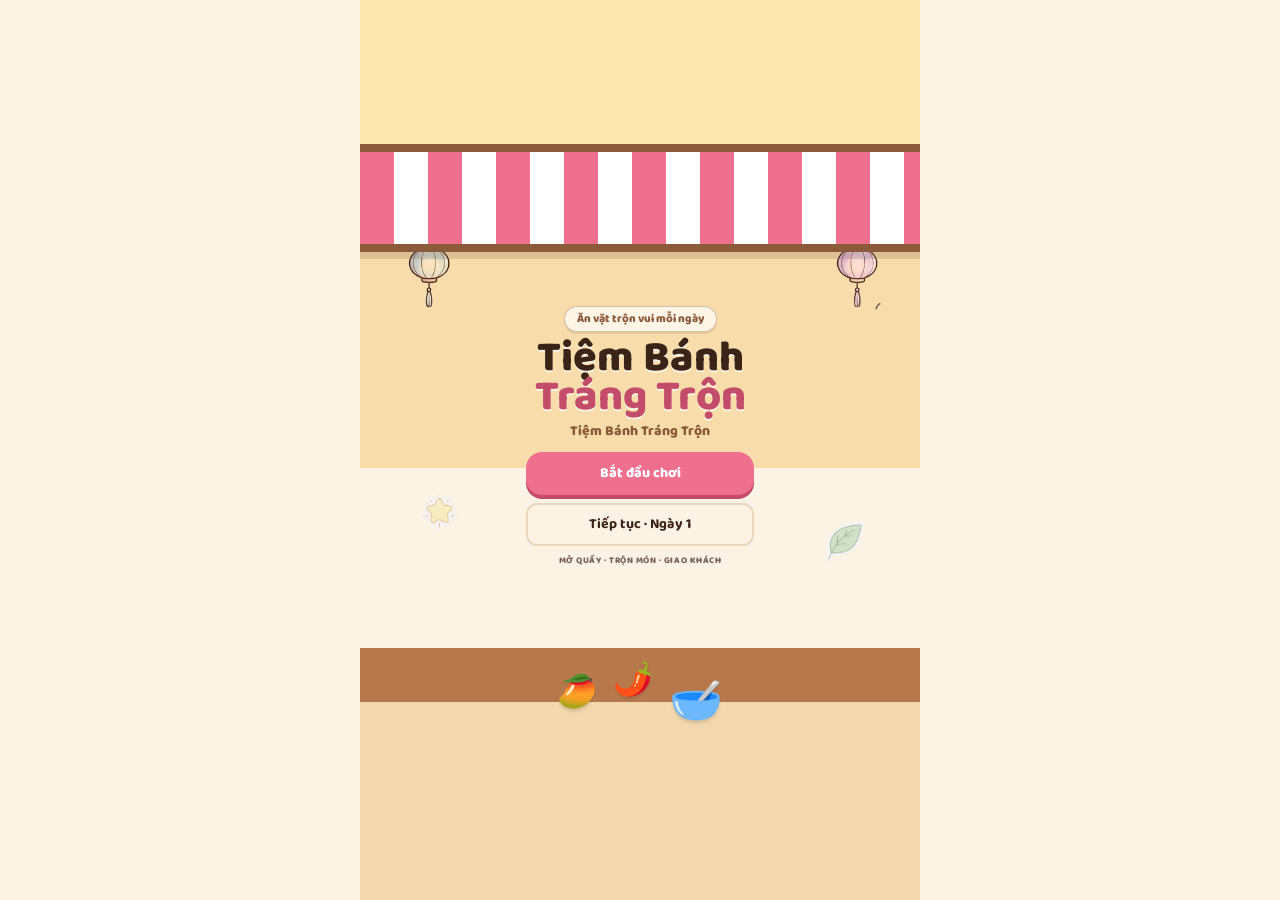
==== commit 2803d79f: "demo" ====
--- a/index.html
+++ b/index.html
@@ -3,7 +3,7 @@
   <head>
     <meta charset="utf-8">
     <meta name="viewport" content="width=device-width, initial-scale=1, viewport-fit=cover">
-    <meta name="theme-color" content="#FFF4DE">
+    <meta name="theme-color" content="#fdf3e4">
     <meta name="description" content="Game quản lý quầy bánh tráng trộn Việt Nam, chuẩn bị nguyên liệu, trộn món và phục vụ khách mỗi ngày.">
     <title>Tiệm Bánh Tráng Trộn</title>
     <link rel="manifest" href="./manifest.webmanifest">
@@ -23,6 +23,7 @@
       <div class="awning" aria-hidden="true"></div>
       <main id="view" class="main-view" tabindex="-1"></main>
     </div>
+    <div id="prep-action-root" hidden></div>
     <div id="splash" class="splash-layer" hidden></div>
     <div id="toast-root" class="toast-root" aria-live="polite"></div>
     <div id="modal" class="modal-layer" aria-hidden="true">
--- a/css/variables.css
+++ b/css/variables.css
@@ -25,29 +25,30 @@
 
 :root {
   color-scheme: light;
-  --bg: #fff4de;
-  --ink: #432a1e;
-  --soft: #795b47;
-  --panel: #fff9ee;
-  --line: #e8cfab;
-  --counter: #704124;
-  --counter-top: #94592f;
-  --pink: #f47b20;
-  --pink-dark: #c95614;
-  --mint: #5d9347;
-  --warning: #d94b35;
-  --gold: #f5c542;
-  --chalk: #704124;
-  --chalk-ink: #fff9ee;
+  --bg: #fdf3e4;
+  --ink: #3a2317;
+  --soft: #7a5a48;
+  --panel: #fffaf2;
+  --line: #ead7bd;
+  --counter: #8a5a3b;
+  --counter-top: #a8714c;
+  --pink: #ef6f8e;
+  --pink-d: #c24c69;
+  --pink-dark: var(--pink-d);
+  --mint: #4fa883;
+  --warn: #e2574c;
+  --warning: var(--warn);
+  --gold: #f0b43c;
+  --chalk: #2f4a3a;
+  --chalk-ink: #f4efe2;
   --cream: var(--bg);
   --paper: var(--panel);
   --muted: var(--soft);
   --green: var(--mint);
   --yellow: var(--gold);
-  --peach: #f3c899;
-  --shadow: 0 3px 0 rgba(58, 35, 23, .12);
-  --radius-lg: 16px;
-  --radius-md: 13px;
-  --radius-sm: 10px;
+  --shadow: 0 3px 8px rgba(80, 45, 25, .10);
+  --radius-lg: 18px;
+  --radius-md: 14px;
+  --radius-sm: 11px;
   --app-width: 560px;
 }
--- a/css/layout.css
+++ b/css/layout.css
@@ -1,113 +1,131 @@
 html { scroll-padding-top: env(safe-area-inset-top, 0px); }
+
 body {
   overflow-x: hidden;
-  background: radial-gradient(ellipse at 15% 5%, rgba(245, 197, 66, .2), transparent 34%), #fff4de;
+  background: radial-gradient(ellipse at 50% 5%, #47413a, #282521 62%);
 }
-body::before { position: fixed; inset: 0; z-index: -1; background: repeating-linear-gradient(135deg, rgba(244, 123, 32, .025) 0 2px, transparent 2px 18px); content: ""; pointer-events: none; }
+
+body::before {
+  position: fixed;
+  z-index: -1;
+  inset: 0;
+  background: repeating-linear-gradient(135deg, rgba(255, 250, 242, .025) 0 2px, transparent 2px 18px);
+  content: "";
+  pointer-events: none;
+}
+
 .app-shell {
   position: relative;
+  isolation: isolate;
   display: flex;
-  width: min(100%, var(--app-width));
+  width: 100%;
+  max-width: var(--app-width);
   min-height: 100vh;
   min-height: 100dvh;
   margin: 0 auto;
   flex-direction: column;
   overflow: clip;
-  background: var(--bg);
-  box-shadow: 0 0 0 1px rgba(138, 90, 59, .08), 0 12px 44px rgba(73, 47, 30, .1);
+  background: transparent;
+  box-shadow: 0 0 0 1px rgba(255, 250, 242, .1), 0 14px 44px rgba(0, 0, 0, .24);
 }
+
+.app-shell::before {
+  position: fixed;
+  z-index: -1;
+  top: 0;
+  left: 50%;
+  width: min(100vw, var(--app-width));
+  height: 100vh;
+  height: 100dvh;
+  transform: translateX(-50%);
+  background-image: linear-gradient(rgba(253, 243, 228, .18), rgba(253, 243, 228, .28)), url("../img/stall-wall.svg");
+  background-position: center top, center top;
+  background-size: 100% 100%, cover;
+  background-repeat: no-repeat, no-repeat;
+  content: "";
+  pointer-events: none;
+}
+
 .app-header {
   position: sticky;
   z-index: 20;
   top: 0;
   display: grid;
   min-height: 68px;
-  grid-template-columns: minmax(0, 1fr) minmax(92px, 1.35fr) auto;
+  grid-template-columns: minmax(0, 1fr) auto minmax(0, 1fr);
   align-items: center;
-  gap: 7px;
-  padding: calc(env(safe-area-inset-top, 0px) + 5px) 12px 6px;
+  gap: 8px;
+  padding: calc(env(safe-area-inset-top, 0px) + 8px) 14px 6px;
+  border-bottom: 1px solid rgba(234, 215, 189, .72);
   background: var(--bg);
-  border-bottom: 1px solid rgba(234, 215, 189, .72);
 }
+
 .header-left { display: flex; min-width: 0; align-items: center; gap: 4px; }
-.round-action { display: grid; width: 29px; height: 29px; flex: none; place-items: center; padding: 0; border: 1px solid var(--line); border-radius: 50%; background: #fffaf2; color: var(--counter); font-size: .86rem; font-weight: 900; cursor: pointer; }
-.round-action img { width: 17px; height: 17px; object-fit: contain; }
+.round-action { display: grid; width: 30px; height: 30px; flex: none; place-items: center; padding: 0; border: 2px solid var(--line); border-radius: 50%; background: var(--panel); color: var(--counter); font-size: .82rem; font-weight: 800; cursor: pointer; }
+.round-action img { width: 19px; height: 19px; object-fit: contain; }
 .round-action:disabled { opacity: .42; cursor: default; }
-.header-day { display: grid; min-width: 0; line-height: 1.1; }
-.header-day strong { overflow: hidden; font-size: .64rem; text-overflow: ellipsis; white-space: nowrap; }
-.header-day small { overflow: hidden; margin-top: 2px; color: var(--soft); font-size: .53rem; text-overflow: ellipsis; white-space: nowrap; }
-.header-center { display: grid; min-width: 0; justify-items: center; line-height: 1.08; }
-.header-center strong { max-width: 100%; overflow: hidden; font-size: .74rem; text-align: center; text-overflow: ellipsis; white-space: nowrap; }
-.header-center b { margin-top: 2px; color: var(--pink-dark); font-size: .77rem; white-space: nowrap; }
-.header-rating { display: flex; align-items: center; justify-content: flex-end; gap: 3px; white-space: nowrap; }
-.header-rating span { color: var(--gold); font-size: .55rem; letter-spacing: -.09em; }
-.header-rating strong { font-size: .67rem; }
+.header-day { display: grid; min-width: 0; line-height: 1.05; white-space: nowrap; }
+.header-day strong { font-size: .77rem; font-weight: 800; }
+.header-day small { margin-top: 2px; color: var(--soft); font-size: .62rem; }
+.header-center { display: grid; min-width: 88px; max-width: 148px; justify-items: center; line-height: 1.05; }
+.header-center strong { max-width: 100%; overflow: hidden; font-size: .72rem; font-weight: 700; text-align: center; text-overflow: ellipsis; white-space: nowrap; }
+.header-center b { margin-top: 1px; color: var(--ink); font-size: 1.42rem; font-weight: 800; letter-spacing: -.025em; white-space: nowrap; }
+.header-rating { display: grid; min-width: 0; justify-items: end; gap: 0; white-space: nowrap; }
+.header-rating span { color: var(--gold); font-size: .95rem; letter-spacing: -.08em; line-height: 1; }
+.header-rating small { color: var(--soft); font-size: .65rem; line-height: 1.1; }
+
 .awning {
   position: relative;
-  z-index: 1;
+  z-index: 2;
   height: 26px;
   flex: none;
-  background: repeating-linear-gradient(90deg, var(--pink) 0 30px, var(--panel) 30px 60px);
+  background: repeating-linear-gradient(90deg, var(--pink) 0 30px, #fff 30px 60px);
 }
+
 .awning::after {
   position: absolute;
   right: 0;
-  bottom: -9px;
+  bottom: -10px;
   left: 0;
   height: 10px;
-  background: radial-gradient(circle at 15px 0, var(--pink) 10px, transparent 11px) 0 0 / 60px 10px repeat-x,
-    radial-gradient(circle at 45px 0, var(--panel) 10px, transparent 11px) 0 0 / 60px 10px repeat-x;
+  background:
+    radial-gradient(circle at 15px 0, var(--pink) 10px, transparent 10.5px) 0 0 / 60px 10px repeat-x,
+    radial-gradient(circle at 45px 0, #fff 10px, transparent 10.5px) 0 0 / 60px 10px repeat-x;
   content: "";
 }
+
 #view { display: flex; min-height: 0; flex: 1; flex-direction: column; }
-.toast-root {
-  position: fixed;
-  z-index: 45;
-  top: calc(env(safe-area-inset-top, 0px) + 76px);
-  left: 50%;
-  display: grid;
-  width: min(360px, calc(100vw - 24px));
-  gap: 7px;
-  transform: translateX(-50%);
-  pointer-events: none;
-}
-.modal-layer {
-  position: fixed;
-  z-index: 50;
-  inset: 0;
-  display: none;
-  overflow: auto;
-  place-items: center;
-  padding: max(12px, env(safe-area-inset-top, 0px)) 12px max(12px, env(safe-area-inset-bottom, 0px));
-  background: rgba(40, 20, 10, .58);
-}
+.toast-root { position: fixed; z-index: 45; top: calc(env(safe-area-inset-top, 0px) + 72px); left: 50%; display: grid; width: min(360px, calc(100vw - 24px)); gap: 7px; transform: translateX(-50%); pointer-events: none; }
+.modal-layer { position: fixed; z-index: 50; inset: 0; display: none; overflow: auto; place-items: center; padding: max(12px, env(safe-area-inset-top, 0px)) 12px max(12px, env(safe-area-inset-bottom, 0px)); background: rgba(40, 20, 10, .58); }
 .modal-layer.is-open { display: grid; }
-.modal-card {
-  position: relative;
-  width: min(460px, 100%);
-  max-height: min(90dvh, 800px);
-  overflow: auto;
-  margin: auto;
-  padding: 19px 16px 16px;
-  border: 2px solid var(--line);
-  border-radius: 19px;
-  background: var(--panel);
-  box-shadow: 0 8px 0 rgba(58, 35, 23, .12);
-  animation: modal-pop .2s cubic-bezier(.2, .8, .2, 1.1);
-}
+.modal-card { position: relative; width: min(460px, 100%); max-height: min(90dvh, 800px); overflow: auto; margin: auto; padding: 16px 14px 13px; border: 2px solid var(--line); border-radius: var(--radius-lg); background: var(--panel); box-shadow: 0 4px 14px rgba(80, 45, 25, .16); animation: modal-pop .2s cubic-bezier(.2, .8, .2, 1.1); }
 .splash-layer[hidden] { display: none; }
 .splash-layer { position: fixed; z-index: 60; inset: 0; background: var(--bg); }
 .splash-scene { position: relative; width: min(100%, var(--app-width)); height: 100%; min-height: 100dvh; margin: 0 auto; overflow: hidden; }
-.splash-scene::before { position: absolute; inset: 0; background: linear-gradient(180deg, #ffe7b1 0 18%, #f8dcaa 18% 52%, #fff4de 52% 72%, #b7794c 72% 78%, #f2d8ac 78% 100%); content: ""; }
-.splash-scene::after { position: absolute; top: 16%; right: 0; left: 0; height: 12%; border-top: 8px solid #704124; border-bottom: 8px solid #704124; background: repeating-linear-gradient(90deg, #f47b20 0 34px, #fff9ee 34px 68px); content: ""; box-shadow: 0 7px 0 rgba(67, 42, 30, .15); }
+.splash-scene::before { position: absolute; inset: 0; background: linear-gradient(180deg, #ffe7b1 0 18%, #f8dcaa 18% 52%, var(--bg) 52% 72%, #b7794c 72% 78%, #f2d8ac 78% 100%); content: ""; }
+.splash-scene::after { position: absolute; top: 16%; right: 0; left: 0; height: 12%; border-top: 8px solid var(--counter); border-bottom: 8px solid var(--counter); background: repeating-linear-gradient(90deg, var(--pink) 0 34px, #fff 34px 68px); content: ""; box-shadow: 0 7px 0 rgba(67, 42, 30, .15); }
+
+body.is-selling { position: fixed; inset: 0; width: 100%; height: 100%; overflow: hidden; }
+.app-shell.is-selling { width: 100%; height: 100vh; height: 100dvh; min-height: 0; overflow: hidden; }
+.app-shell.is-selling .app-header { min-height: 58px; flex: none; }
+.app-shell.is-selling .awning { height: 10px; }
+.app-shell.is-selling #view { min-height: 0; flex: 1; overflow: hidden; }
+
 @keyframes modal-pop { from { opacity: 0; transform: translateY(8px) scale(.97); } to { opacity: 1; transform: translateY(0) scale(1); } }
+
 @media (min-width: 561px) {
-  body { background-size: auto; }
-  .app-shell { min-height: 100vh; min-height: 100dvh; }
+  .app-shell { border-inline: 1px solid rgba(255, 250, 242, .12); }
 }
-@media (max-width: 370px) {
-  .app-header { min-height: 62px; grid-template-columns: minmax(0, 1fr) minmax(78px, 1.2fr) auto; gap: 4px; padding-inline: 8px; }
+
+@media (max-width: 390px) {
+  .app-header { gap: 5px; padding-inline: 9px; }
+  .header-left { gap: 3px; }
+  .round-action { width: 30px; height: 30px; }
+  .header-center { min-width: 78px; }
+  .header-center b { font-size: 1.3rem; }
+  .header-rating small { font-size: .59rem; }
 }
+
 @media (prefers-reduced-motion: reduce) {
   *, *::before, *::after { scroll-behavior: auto !important; animation-duration: .01ms !important; animation-iteration-count: 1 !important; transition-duration: .01ms !important; }
 }
--- a/css/components.css
+++ b/css/components.css
@@ -18,36 +18,37 @@
 .card p:last-child { margin-bottom: 0; }
 .button {
   display: inline-flex;
-  min-height: 38px;
+  min-height: 36px;
   align-items: center;
   justify-content: center;
   gap: 5px;
-  padding: 7px 12px;
-  border: 1px solid rgba(58, 35, 23, .08);
-  border-radius: 14px;
-  background: #f2e5d5;
+  padding: 5px 10px;
+  border: 2px solid var(--line);
+  border-radius: 11px;
+  background: var(--bg);
   color: var(--ink);
-  font-size: .82rem;
-  font-weight: 800;
+  font-size: .78rem;
+  font-weight: 700;
   line-height: 1.1;
   cursor: pointer;
-  box-shadow: 0 3px 0 rgba(122, 90, 72, .24);
+  box-shadow: none;
   transition: transform .12s ease, box-shadow .12s ease, filter .12s ease;
 }
 .button:hover:not(:disabled) { filter: brightness(1.02); transform: translateY(-1px); }
 .button:active:not(:disabled) { transform: translateY(2px); box-shadow: 0 1px 0 rgba(122, 90, 72, .24); }
 .button:disabled { opacity: .42; cursor: not-allowed; box-shadow: none; }
-.button-primary { border-color: var(--pink); background: var(--pink); color: #fff; box-shadow: 0 4px 0 var(--pink-dark); }
+.button-primary { width: 100%; max-width: 420px; min-height: 48px; padding: 12px 26px; border: 0; border-radius: 16px; background: var(--pink); color: #fff; font-size: 1.1rem; font-weight: 800; box-shadow: 0 4px 0 var(--pink-d); }
 .button-primary:active:not(:disabled) { box-shadow: 0 1px 0 var(--pink-dark); }
-.button-green { border-color: #438d6d; background: var(--mint); color: #fff; box-shadow: 0 3px 0 #357856; }
-.button-cream, .button-quiet { border-color: var(--line); background: #fff8ee; color: var(--ink); }
-.button-danger { border-color: #e9aaa1; background: #fee9e3; color: #9b4035; box-shadow: 0 3px 0 #d99387; }
-.button-small { min-height: 32px; padding: 5px 9px; border-radius: 11px; font-size: .74rem; }
+.button-green { border-color: var(--mint); background: var(--mint); color: #fff; box-shadow: 0 3px 0 #367b60; }
+.button-cream, .button-quiet { border-color: var(--line); background: var(--bg); color: var(--ink); }
+.button-danger { border-color: var(--warn); background: #fff0ed; color: #9b4035; box-shadow: 0 2px 0 rgba(226, 87, 76, .28); }
+.button-small { width: auto; min-height: 30px; padding: 4px 8px; border: 2px solid var(--line); border-radius: 10px; background: var(--bg); font-size: .78rem; font-weight: 700; box-shadow: none; }
+.button-small.button-primary { min-height: 30px; padding: 4px 8px; border: 0; border-radius: 10px; background: var(--pink); font-size: .78rem; box-shadow: 0 2px 0 var(--pink-d); }
 .button-row { display: flex; flex-wrap: wrap; gap: 6px; }
 .pill { display: inline-flex; align-items: center; gap: 3px; padding: 3px 8px; border: 1px solid var(--line); border-radius: 999px; background: #fff7eb; color: var(--soft); font-size: .7rem; font-weight: 800; white-space: nowrap; }
 .pill-green { background: #e6f5e9; color: #34785c; }
 .pill-yellow { background: #fff2ce; color: #8a6420; }
-.price-input, .text-input { min-height: 36px; padding: 5px 8px; border: 1px solid var(--line); border-radius: 10px; background: #fffdf9; color: var(--ink); }
+.price-input, .text-input { min-height: 36px; padding: 5px 8px; border: 2px solid var(--line); border-radius: 10px; background: var(--panel); color: var(--ink); }
 .price-input { width: 102px; text-align: right; font-weight: 800; }
 .progress-track { height: 8px; overflow: hidden; border-radius: 999px; background: rgba(58, 35, 23, .12); }
 .progress-fill { height: 100%; border-radius: inherit; background: var(--pink); transition: width .3s ease; }
@@ -78,6 +79,5 @@
 @keyframes toast-in { from { opacity: 0; transform: translateY(-7px); } to { opacity: 1; transform: translateY(0); } }
 @media (max-width: 390px) {
   .grid-2 { grid-template-columns: 1fr; }
-  .button { min-height: 36px; }
   .desktop-only { display: none; }
 }
--- a/css/preparation.css
+++ b/css/preparation.css
@@ -1,91 +1,184 @@
 .prep-world {
+  position: relative;
+  display: flex;
+  min-height: 100%;
   flex: 1 0 auto;
-  min-height: 100%;
-  padding: 14px 0 22px;
-  background: radial-gradient(ellipse at 50% 0, rgba(245, 197, 66, .18), transparent 45%), linear-gradient(180deg, #fce8c7, #fff4de 38%);
+  flex-direction: column;
+  padding: 0;
+  background: transparent;
 }
+
+.shop-sign {
+  display: flex;
+  width: fit-content;
+  max-width: calc(100% - 24px);
+  min-height: 48px;
+  align-items: center;
+  justify-content: center;
+  gap: 7px;
+  margin: 18px auto -10px;
+  padding: 6px 16px;
+  border: 3px solid var(--counter);
+  border-radius: 14px;
+  background: var(--bg);
+  color: var(--pink-d);
+  font: inherit;
+  font-size: 1.3rem;
+  font-weight: 800;
+  line-height: 1.05;
+  box-shadow: 0 3px 0 rgba(58, 35, 23, .12);
+  cursor: pointer;
+}
+.shop-sign span { overflow: hidden; text-overflow: ellipsis; white-space: nowrap; }
+.shop-sign small { color: var(--soft); font-size: .8em; }
+
 .chalkboard {
   position: relative;
-  margin: 0 12px 11px;
-  padding: 8px 12px 9px;
-  border: 7px solid var(--counter);
+  display: flex;
+  min-height: 184px;
+  flex-direction: column;
+  justify-content: space-between;
+  margin: 0 12px 10px;
+  padding: 18px 14px 10px;
+  border: 8px solid var(--counter);
   border-radius: 10px;
   background: var(--chalk);
   color: var(--chalk-ink);
-  box-shadow: 0 4px 0 rgba(58, 35, 23, .18);
+  box-shadow: 0 4px 0 rgba(58, 35, 23, .12);
 }
-.chalkboard::before { position: absolute; inset: 4px; border: 1px dashed rgba(244, 239, 226, .18); border-radius: 3px; content: ""; pointer-events: none; }
-.chalkboard-kicker { display: block; color: rgba(244, 239, 226, .75); font-size: .61rem; font-weight: 700; letter-spacing: .08em; text-align: center; text-transform: uppercase; }
-.chalkboard h1 { margin: 0 0 4px; color: var(--chalk-ink); font-size: 1.22rem; font-weight: 800; letter-spacing: .06em; text-align: center; }
-.chalk-items { display: grid; grid-template-columns: 1fr 1fr; gap: 2px 14px; }
-.chalk-row { display: flex; justify-content: space-between; gap: 5px; padding: 2px 0; border-bottom: 1px dashed rgba(244, 239, 226, .26); font-size: .78rem; line-height: 1.25; }
+.chalkboard h1 { margin: 0 0 6px; color: var(--chalk-ink); font-size: 1.35rem; font-weight: 800; line-height: 1.1; text-align: center; }
+.chalk-items { display: grid; grid-template-columns: repeat(2, minmax(0, 1fr)); gap: 2px 16px; }
+.chalk-row { display: flex; min-width: 0; align-items: center; justify-content: space-between; gap: 5px; padding: 2px 0; border-bottom: 1px dashed rgba(244, 239, 226, .3); font-size: .92rem; line-height: 1.2; }
+.chalk-row span { min-width: 0; overflow: hidden; text-overflow: ellipsis; white-space: nowrap; }
 .chalk-row strong { flex: none; color: #fff1c7; font-weight: 800; }
-.chalk-extras { display: flex; justify-content: center; gap: 14px; padding-top: 5px; color: rgba(244, 239, 226, .83); font-size: .66rem; }
+.chalk-extras { display: flex; justify-content: center; gap: 14px; padding-top: 5px; color: rgba(244, 239, 226, .85); font-size: .72rem; }
 .chalk-extras b { color: #fff1c7; }
-.prep-tabs { display: flex; gap: 3px; margin: 0 12px; padding: 5px 5px 0; overflow-x: auto; overscroll-behavior-x: contain; background: rgba(232, 207, 171, .85); border-radius: 15px 15px 0 0; scrollbar-width: none; -webkit-overflow-scrolling: touch; }
-.prep-tabs::-webkit-scrollbar { display: none; }
-.prep-tab { display: flex; min-width: 58px; min-height: 48px; flex: 1 0 58px; flex-direction: column; align-items: center; justify-content: center; gap: 1px; padding: 4px 5px 5px; border: 0; border-radius: 11px 11px 0 0; background: transparent; color: var(--soft); font-size: .67rem; font-weight: 800; line-height: 1.05; opacity: .75; white-space: nowrap; cursor: pointer; }
+
+.prep-tabs { position: relative; z-index: 5; display: flex; gap: 4px; margin: 0 12px; padding: 5px 5px 0; overflow: visible; border-radius: 16px 16px 0 0; background: rgba(234, 215, 189, .94); }
+.prep-tab { display: flex; min-width: 0; min-height: 60px; flex: 1 1 0; flex-direction: column; align-items: center; justify-content: center; gap: 1px; padding: 6px 2px; border: 0; border-radius: 12px 12px 0 0; background: transparent; color: var(--soft); font-size: .7rem; font-weight: 700; line-height: 1; opacity: .72; white-space: nowrap; cursor: pointer; transition: color .16s ease, background-color .16s ease, transform .12s ease; }
+.prep-tab:active { transform: scale(.96); }
 .prep-tab.is-active { background: var(--panel); color: var(--ink); opacity: 1; }
-.prep-tab .tab-icon { display: grid; width: 27px; height: 27px; place-items: center; font-size: 1.05rem; }
-.prep-tab .tab-icon img { width: 26px; height: 26px; object-fit: contain; }
-.prep-pane { min-height: 300px; margin: 0 12px 24px; padding: 11px 12px 14px; border: 1px solid rgba(234, 215, 189, .9); border-top: 0; border-radius: 0 0 16px 16px; background: var(--panel); box-shadow: 0 4px 0 rgba(58, 35, 23, .08); }
-.prep-home { display: grid; gap: 11px; }
-.prep-welcome { display: flex; align-items: center; gap: 9px; padding: 2px 0 9px; border-bottom: 1px dashed var(--line); }
-.welcome-bowl { display: grid; width: 42px; height: 42px; flex: none; place-items: center; border: 1px solid var(--line); border-radius: 50%; background: #fff1e1; font-size: 1.4rem; }
-.welcome-kicker { color: var(--pink-dark); font-size: .67rem; font-weight: 800; }
-.prep-welcome h2 { margin: 0 0 1px; font-size: 1.04rem; }
-.prep-welcome p { margin: 0; font-size: .71rem; }
-.prep-start-row { display: flex; align-items: center; justify-content: space-between; gap: 8px; padding: 7px 0; }
+.prep-tab .tab-icon { display: grid; width: 30px; height: 30px; place-items: center; font-size: 1.25rem; }
+.prep-tab .tab-icon img { width: 30px; height: 30px; object-fit: contain; }
+.prep-more { position: relative; display: flex; min-width: 0; flex: 1 1 0; }
+.prep-more-trigger { width: 100%; list-style: none; }
+.prep-more-trigger::-webkit-details-marker { display: none; }
+.prep-more-menu { position: absolute; z-index: 20; top: calc(100% + 5px); right: 0; display: grid; min-width: 156px; gap: 4px; padding: 6px; border: 1px solid var(--line); border-radius: 12px; background: var(--panel); box-shadow: 0 4px 14px rgba(58, 35, 23, .14); }
+.prep-more-option { display: flex; min-height: 36px; align-items: center; gap: 8px; padding: 4px 8px; border: 0; border-radius: 8px; background: transparent; color: var(--ink); text-align: left; cursor: pointer; }
+.prep-more-option > span { display: grid; width: 24px; height: 24px; place-items: center; font-size: 1rem; }
+.prep-more-option img { width: 22px; height: 22px; object-fit: contain; }
+.prep-more-option strong { font-size: .78rem; }
+.prep-more-option.is-active { background: rgba(239, 111, 142, .12); color: var(--pink-d); }
+
+.prep-pane { min-height: 0; margin: 0 12px 96px; padding: 12px; border: 0; border-radius: 0 0 16px 16px; background: var(--panel); box-shadow: 0 3px 8px rgba(58, 35, 23, .08); }
+.page-heading { display: flex; align-items: center; justify-content: space-between; gap: 8px; margin: 0 0 6px; }
+.page-heading h1, .page-heading h2 { margin: 0; font-size: 1.1rem; line-height: 1.15; }
+.page-heading p { margin: 2px 0 0; font-size: .72rem; }
+.prep-home { display: grid; gap: 8px; }
+.prep-welcome { display: flex; align-items: center; gap: 9px; padding: 2px 0 8px; border-bottom: 1px dashed var(--line); }
+.welcome-bowl { display: grid; width: 40px; height: 40px; flex: none; place-items: center; border: 1px solid var(--line); border-radius: 50%; background: #fff1e1; font-size: 1.3rem; }
+.welcome-kicker { color: var(--pink-d); font-size: .68rem; font-weight: 800; }
+.prep-welcome h2 { margin: 0 0 1px; font-size: .98rem; }
+.prep-welcome p { margin: 0; font-size: .7rem; }
+.prep-start-row { display: flex; align-items: center; justify-content: space-between; gap: 8px; padding: 4px 0; }
 .prep-start-row strong, .prep-start-row small { display: block; }
-.prep-start-row small { max-width: 185px; color: var(--soft); font-size: .68rem; line-height: 1.2; }
+.prep-start-row small { max-width: 250px; color: var(--soft); font-size: .68rem; line-height: 1.2; }
 .prep-shortcuts { display: grid; grid-template-columns: repeat(3, minmax(0, 1fr)); gap: 5px; padding-top: 7px; border-top: 1px solid var(--line); }
-.prep-shortcuts button { display: flex; min-height: 42px; align-items: center; justify-content: center; gap: 5px; padding: 5px; border: 1px solid var(--line); border-radius: 11px; background: #fff8ee; color: var(--soft); font-size: .69rem; font-weight: 800; cursor: pointer; }
+.prep-shortcuts button { display: flex; min-height: 40px; align-items: center; justify-content: center; gap: 5px; padding: 5px; border: 1px solid var(--line); border-radius: 10px; background: var(--bg); color: var(--soft); font-size: .7rem; font-weight: 700; cursor: pointer; }
 .prep-shortcuts img { width: 22px; height: 22px; object-fit: contain; }
+
 .prep-list { display: grid; }
-.prep-row { position: relative; display: grid; min-height: 58px; grid-template-columns: 30px minmax(0, 1fr) auto; align-items: center; gap: 7px; padding: 7px 0; border-bottom: 1px solid var(--line); }
+.prep-row { position: relative; display: grid; min-height: 0; grid-template-columns: 30px minmax(0, 1fr) auto; align-items: center; gap: 10px; padding: 8px 0; border-bottom: 1px solid var(--line); }
 .prep-row:last-child { border-bottom: 0; }
-.row-emoji { display: grid; width: 28px; height: 28px; place-items: center; font-size: 1.22rem; }
-.row-copy { display: flex; min-width: 0; flex-direction: column; line-height: 1.17; }
-.row-copy strong { overflow: hidden; font-size: .77rem; text-overflow: ellipsis; white-space: nowrap; }
-.row-copy small { overflow: hidden; margin-top: 2px; color: var(--soft); font-size: .63rem; text-overflow: ellipsis; }
+.row-emoji { display: grid; width: 30px; height: 30px; place-items: center; font-size: 1.15rem; }
+.row-copy { display: flex; min-width: 0; flex-direction: column; line-height: 1.15; }
+.row-copy strong { overflow: hidden; font-size: .88rem; text-overflow: ellipsis; white-space: nowrap; }
+.row-copy small { overflow: hidden; margin-top: 2px; color: var(--soft); font-size: .7rem; text-overflow: ellipsis; }
 .row-actions { display: flex; flex: none; gap: 4px; }
-.inventory-row .row-actions .button { min-width: 35px; padding-inline: 7px; }
-.stock-low { position: absolute; top: 3px; left: 21px; display: grid; width: 12px; height: 12px; place-items: center; border: 1px solid var(--panel); border-radius: 50%; background: var(--warning); color: #fff; font-size: .58rem; font-weight: 900; }
-.upgrade-level { display: flex; gap: 3px; margin-top: 4px; }
-.level-dot { width: 12px; height: 5px; border-radius: 99px; background: #eadfce; }
+.inventory-row .row-actions .button { min-width: 0; padding-inline: 8px; }
+.inventory-row .row-copy small.inventory-expiry { color: var(--pink-d); font-size: .67rem; }
+.stock-low { position: absolute; top: 5px; left: 23px; display: grid; width: 12px; height: 12px; place-items: center; border: 1px solid var(--panel); border-radius: 50%; background: var(--warn); color: #fff; font-size: .58rem; font-weight: 800; }
+.upgrade-row .row-copy small { white-space: normal; }
+.upgrade-row .row-actions .button { max-width: 112px; }
+.upgrade-level { display: flex; gap: 3px; margin-top: 3px; }
+.level-dot { width: 10px; height: 4px; border-radius: 99px; background: #eadfce; }
 .level-dot.is-filled { background: var(--pink); }
-.upgrade-level-label { color: var(--pink-dark); font-size: .62rem; }
-.upgrade-effects { color: #357856 !important; }
-.price-row { grid-template-columns: 28px minmax(0, 1fr) auto; }
-.price-control { display: grid; justify-items: end; gap: 2px; }
-.price-control small { color: var(--soft); font-size: .62rem; }
-.price-note { color: var(--pink-dark) !important; }
-.staff-row .row-actions .button { max-width: 124px; white-space: nowrap; }
+.upgrade-level-label { color: var(--pink-d); font-size: .65rem; }
+.upgrade-effects { color: var(--mint) !important; font-size: .66rem !important; }
+.price-row { grid-template-columns: 30px minmax(0, 1fr) 64px; }
+.price-row .row-copy small:first-of-type { display: none; }
+.price-note { color: var(--soft) !important; }
+.price-control { display: grid; justify-items: center; gap: 1px; }
+.price-control > small { color: var(--soft); font-size: .62rem; }
+.price-input-wrap { display: flex; min-height: 32px; align-items: center; gap: 3px; }
+.price-input { width: 42px; min-height: 30px; padding: 3px 4px; border: 2px solid var(--line); border-radius: 10px; background: var(--bg); font-size: .88rem; font-weight: 800; text-align: center; }
+.price-input-wrap > span { color: var(--soft); font-size: .78rem; font-weight: 800; }
+.staff-row .row-actions .button { max-width: 110px; white-space: normal; }
+
 .review-list { display: grid; }
+.review-summary { display: grid; grid-template-columns: 94px minmax(0, 1fr); align-items: center; gap: 11px; margin: 2px 0 7px; padding: 8px 0; border: 0; background: transparent; }
+.review-average { display: grid; justify-items: center; gap: 1px; }
+.review-average > strong { color: var(--ink); font-size: 1.9rem; font-weight: 800; line-height: 1; }
+.review-average > small { color: var(--soft); font-size: .65rem; }
+.review-average .review-stars { font-size: .8rem; }
+.review-histogram { display: grid; gap: 4px; }
+.review-histogram-row { display: grid; grid-template-columns: 22px minmax(0, 1fr) 15px; align-items: center; gap: 5px; color: var(--soft); font-size: .7rem; line-height: 1; }
+.review-histogram-row > small { font-size: .62rem; text-align: right; }
+.review-track { height: 6px; overflow: hidden; border-radius: 99px; background: var(--line); }
+.review-track i { display: block; height: 100%; border-radius: inherit; background: var(--gold); }
 .review-note { display: flex; gap: 8px; padding: 8px 0; border-bottom: 1px solid var(--line); }
 .review-note:last-child { border: 0; }
-.review-avatar { display: grid; width: 31px; height: 31px; flex: none; place-items: center; border: 1px solid var(--line); border-radius: 50%; background: #fff3e4; font-size: 1.05rem; }
+.review-avatar { display: grid; width: 32px; height: 32px; flex: none; place-items: center; border: 1px solid var(--line); border-radius: 50%; background: var(--bg); font-size: 1.05rem; }
 .review-copy { min-width: 0; flex: 1; }
 .review-top { display: flex; justify-content: space-between; gap: 7px; font-size: .75rem; }
-.review-copy small { display: block; color: var(--soft); font-size: .62rem; }
-.review-copy p { margin: 4px 0 0; color: var(--ink); font-size: .72rem; line-height: 1.25; }
-.rating-stamp { flex: none; color: var(--gold); font-size: 1.18rem; font-weight: 800; }
-.ledger-book { padding: 3px 8px; border: 1px solid var(--line); border-radius: 12px; background: #fffaf3; }
-.ledger-row { display: flex; align-items: center; justify-content: space-between; gap: 10px; padding: 7px 0; border-bottom: 1px dashed var(--line); font-size: .77rem; }
+.review-copy small { display: block; color: var(--soft); font-size: .66rem; }
+.review-copy p { margin: 3px 0 0; color: var(--ink); font-size: .72rem; line-height: 1.25; }
+.rating-stamp { flex: none; color: var(--gold); font-size: 1.1rem; font-weight: 800; }
+
+.ledger-book { padding: 0; border: 0; background: transparent; }
+.ledger-row { display: flex; min-height: 34px; align-items: center; justify-content: space-between; gap: 10px; padding: 5px 0; border-bottom: 1px dashed var(--line); font-size: .76rem; }
 .ledger-row:last-child { border-bottom: 0; }
-.ledger-row small { display: block; color: var(--soft); font-size: .63rem; }
-.ledger-final { border-top: 2px solid var(--counter); border-bottom: 0; color: var(--counter); font-size: .88rem; }
+.ledger-row small { display: block; color: var(--soft); font-size: .64rem; }
+.ledger-final { border-top: 2px solid var(--counter); border-bottom: 0; color: var(--counter); font-size: .86rem; }
 .ledger-total { text-align: right; }
 .ledger-history { margin-top: 8px; }
-.ledger-history h3 { margin: 5px 0; font-size: .9rem; }
-.money-negative { color: var(--warning) !important; }
+.ledger-history h3 { margin: 4px 0; font-size: .88rem; }
+.money-negative { color: var(--warn) !important; }
 .money-positive { color: var(--mint) !important; }
-.prep-tip { margin: 8px 0 0; font-size: .7rem; }
-@media (max-width: 380px) {
-  .prep-row { grid-template-columns: 25px minmax(0, 1fr) auto; gap: 5px; }
-  .row-copy strong { font-size: .72rem; }
-  .row-copy small { font-size: .59rem; }
+.prep-tip { margin: 6px 0 0; font-size: .68rem; }
+.compact-empty { display: grid; gap: 2px; padding: 8px 4px; color: var(--soft); font-size: .8rem; }
+.compact-empty small { color: var(--soft); font-size: .68rem; }
+.prep-pane .empty-state { padding: 8px 4px; text-align: left; }
+.prep-pane .activity-panel { padding: 0; border: 0; border-radius: 0; background: transparent; box-shadow: none; }
+.prep-pane .round-result { margin: 0; border-radius: 10px; }
+
+.prep-bottom-action { position: fixed; z-index: 15; right: 0; bottom: 0; left: 0; display: flex; justify-content: center; padding: 10px 12px calc(10px + env(safe-area-inset-bottom, 0px)); background: linear-gradient(transparent, var(--bg) 30%); }
+.prep-primary-action { width: min(100%, 420px); }
+
+@media (max-width: 430px) {
+  .chalk-items { gap: 2px 8px; }
+  .chalk-row { font-size: .9rem; }
+  .chalk-row strong { font-size: .86rem; }
+  .prep-tabs, .prep-pane { margin-inline: 12px; }
+  .prep-tabs { gap: 2px; padding-inline: 4px; }
+  .prep-tab { padding-inline: 1px; font-size: .7rem; }
+  .prep-tab .tab-icon, .prep-tab .tab-icon img { width: 30px; height: 30px; }
+  .prep-pane { padding: 11px; }
+  .prep-row { gap: 8px; }
+  .row-copy strong { font-size: .84rem; }
+  .row-copy small { font-size: .67rem; }
+  .review-summary { grid-template-columns: 82px minmax(0, 1fr); gap: 8px; }
+}
+
+@media (max-width: 360px) {
+  .shop-sign { font-size: 1.16rem; }
+  .chalkboard { margin-inline: 10px; padding-inline: 10px; }
+  .chalk-items { gap: 2px 6px; }
+  .chalk-row { font-size: .72rem; }
+  .chalk-row strong { font-size: .7rem; }
+  .prep-row { grid-template-columns: 27px minmax(0, 1fr) auto; gap: 6px; }
+  .row-emoji { width: 27px; height: 27px; }
   .row-actions { gap: 3px; }
-  .inventory-row .row-actions .button { min-width: 31px; padding-inline: 5px; }
+  .inventory-row .row-actions .button { padding-inline: 6px; }
   .prep-shortcuts button { flex-direction: column; gap: 0; font-size: .62rem; }
 }
--- a/css/selling.css
+++ b/css/selling.css
@@ -1,7 +1,3 @@
-.app-shell.is-selling { height: 100vh; height: 100dvh; min-height: 0; overflow: hidden; }
-.app-shell.is-selling .app-header { min-height: 62px; flex: none; }
-.app-shell.is-selling .awning { height: 16px; flex: none; }
-.app-shell.is-selling #view { min-height: 0; flex: 1; overflow: hidden; }
 .selling-scene {
   position: relative;
   display: flex;
@@ -10,27 +6,27 @@
   min-height: 0;
   flex: 1;
   flex-direction: column;
-  gap: 5px;
-  padding: 5px 8px 10px;
+  gap: 4px;
+  padding: 4px 8px;
   overflow-x: hidden;
-  overflow-y: auto;
+  overflow-y: hidden;
   background: linear-gradient(180deg, #f8dda8 0, #fff4de 27%, #fff0d0 62%, #e6b679 100%);
   isolation: isolate;
   scrollbar-width: thin;
   scrollbar-color: #d19a5b transparent;
 }
 .selling-scene::before { position: absolute; inset: 0; z-index: -1; background: radial-gradient(ellipse at 50% 36%, rgba(255, 249, 238, .78), transparent 58%); content: ""; pointer-events: none; }
-.scene-topline { position: relative; z-index: 2; display: grid; min-height: 38px; flex: none; grid-template-columns: auto minmax(25px, 1fr) auto; align-items: center; gap: 7px; padding: 2px 6px; }
+.scene-topline { position: relative; z-index: 2; display: grid; min-height: 34px; flex: none; grid-template-columns: auto minmax(25px, 1fr) auto; align-items: center; gap: 7px; padding: 2px 6px; }
 .scene-clock strong { display: block; color: var(--ink); font-size: 1rem; font-variant-numeric: tabular-nums; line-height: 1; }
 .scene-clock span { display: block; color: var(--soft); font-size: .59rem; line-height: 1; }
 .scene-meter { height: 7px; overflow: hidden; border: 1px solid rgba(112, 65, 36, .22); border-radius: 99px; background: rgba(255, 249, 238, .82); }
 .scene-meter i { display: block; height: 100%; border-radius: inherit; background: var(--pink); transition: width .4s linear; }
 .scene-event { overflow: hidden; max-width: 105px; padding: 2px 6px; border: 1px solid #efd29a; border-radius: 8px; background: #fff4d7; color: #785923; font-size: .61rem; font-weight: 800; text-overflow: ellipsis; white-space: nowrap; }
-.stall-shelf { position: relative; display: flex; min-height: 47px; flex: none; align-items: center; justify-content: space-around; margin: 0 2px; border: 2px solid #704124; border-top-width: 5px; border-radius: 9px 9px 4px 4px; background: linear-gradient(#fff9ee 0 78%, #bb8046 78%); box-shadow: 0 4px 0 rgba(67, 42, 30, .15); }
+.stall-shelf { position: relative; display: flex; min-height: 42px; flex: none; align-items: center; justify-content: space-around; margin: 0 2px; border: 2px solid var(--counter); border-top-width: 5px; border-radius: 9px 9px 4px 4px; background: linear-gradient(var(--panel) 0 78%, #bb8046 78%); box-shadow: 0 3px 0 rgba(67, 42, 30, .12); }
 .stall-shelf::before { position: absolute; top: 6px; right: 3px; left: 3px; height: 2px; background: rgba(112, 65, 36, .18); content: ""; }
 .stall-shelf span { display: grid; width: 35px; height: 31px; place-items: center; border: 1px solid rgba(112, 65, 36, .25); border-radius: 7px 7px 9px 9px; background: rgba(255, 244, 222, .88); font-size: 1.08rem; box-shadow: 0 2px 0 rgba(112, 65, 36, .12); }
 .customer-deck { position: relative; z-index: 2; display: flex; min-height: 0; flex: none; flex-direction: column; }
-.customer-lane { display: flex; min-height: 91px; flex: none; align-items: flex-start; gap: 7px; padding: 4px 3px; overflow-x: auto; overflow-y: hidden; overscroll-behavior-x: contain; scrollbar-width: none; -webkit-overflow-scrolling: touch; }
+.customer-lane { display: flex; min-height: 82px; flex: none; align-items: flex-start; gap: 7px; padding: 3px; overflow-x: auto; overflow-y: hidden; overscroll-behavior-x: contain; scrollbar-width: none; -webkit-overflow-scrolling: touch; }
 .customer-lane::-webkit-scrollbar { display: none; }
 .customer-stop { position: relative; display: grid; min-width: 139px; min-height: 82px; flex: 0 0 139px; grid-template-columns: 37px minmax(0, 1fr); align-content: start; align-items: center; gap: 3px 6px; padding: 5px; border: 2px solid var(--line); border-radius: 13px; background: rgba(255, 249, 238, .97); color: var(--ink); text-align: left; box-shadow: 0 3px 0 rgba(67, 42, 30, .15); cursor: pointer; transition: transform .12s ease, border-color .12s ease; }
 .customer-stop:active { transform: scale(.97); }
@@ -57,14 +53,14 @@
 .delivery-order small { color: var(--soft); font-size: .54rem; }
 .delivery-order button { padding: 3px 7px; border: 1px solid var(--line); border-radius: 8px; background: #fff5e9; color: var(--pink-dark); font-size: .58rem; font-weight: 800; cursor: pointer; }
 .delivery-order button:disabled { opacity: .45; }
-.work-counter { display: flex; min-height: 0; flex: none; flex-direction: column; gap: 6px; padding: 0 0 1px; }
-.counter-work { display: flex; min-height: 0; flex-direction: column; padding: 6px 8px 8px; border: 2px solid rgba(255, 249, 238, .65); border-top: 7px solid var(--counter-top); border-radius: 13px 13px 8px 8px; background: rgba(112, 65, 36, .94); color: #fff2de; box-shadow: 0 4px 0 rgba(67, 42, 30, .18); }
+.work-counter { display: flex; min-height: 0; flex: 1; flex-direction: column; gap: 5px; padding: 0 0 1px; }
+.counter-work { display: flex; min-height: 0; flex: 1; flex-direction: column; padding: 6px 8px 8px; border: 2px solid rgba(255, 249, 238, .65); border-top: 7px solid var(--counter-top); border-radius: 13px 13px 8px 8px; background: rgba(138, 90, 59, .96); color: #fff2de; box-shadow: 0 4px 0 rgba(67, 42, 30, .18); }
 .counter-note { display: flex; min-width: 0; min-height: 38px; flex: none; flex-direction: column; justify-content: center; line-height: 1.12; }
 .counter-note strong { font-size: .78rem; }
 .counter-note small { margin-top: 3px; color: #f9e4c5; font-size: .59rem; }
 .counter-customer { margin-bottom: 2px; color: #ffcd72; font-size: .58rem; font-weight: 800; }
 .counter-note-empty { color: rgba(255, 242, 222, .82); font-size: .65rem; }
-.counter-center { display: grid; min-height: 139px; flex: none; grid-template-columns: minmax(138px, .85fr) minmax(0, 1fr); align-items: center; gap: 7px; }
+.counter-center { display: grid; min-height: 0; flex: 1; grid-template-columns: minmax(138px, .85fr) minmax(0, 1fr); align-items: center; gap: 7px; }
 .mixing-bowl-wrap { display: grid; min-width: 0; justify-items: center; gap: 1px; }
 .mixing-bowl { position: relative; width: 140px; height: 104px; transform-origin: 50% 50%; filter: drop-shadow(0 4px 2px rgba(40, 20, 10, .24)); }
 .bowl-contents { position: absolute; z-index: 1; top: 18px; right: 14px; bottom: 13px; left: 14px; display: grid; grid-template-columns: repeat(4, 1fr); align-content: center; justify-items: center; overflow: hidden; border-radius: 50%; background: radial-gradient(ellipse at 50% 35%, #f0b754, #da8a32 72%, #b96121); }
@@ -100,7 +96,7 @@
 .ingredient-tools-heading span { color: var(--counter); font-size: .66rem; font-weight: 900; letter-spacing: .04em; }
 .ingredient-tools-heading small { color: var(--soft); font-size: .53rem; text-align: right; }
 .ingredient-control-grid { display: grid; grid-template-columns: repeat(4, minmax(0, 1fr)); gap: 5px; }
-.ingredient-control { display: flex; min-width: 0; min-height: 57px; flex-direction: column; align-items: center; justify-content: center; gap: 2px; padding: 4px 2px; border: 2px solid var(--line); border-radius: 10px; background: #fffdf7; color: var(--ink); cursor: pointer; transition: transform .1s ease, border-color .12s ease, opacity .12s ease; }
+.ingredient-control { display: flex; min-width: 0; min-height: 53px; flex-direction: column; align-items: center; justify-content: center; gap: 2px; padding: 4px 2px; border: 2px solid var(--line); border-radius: 10px; background: #fffdf7; color: var(--ink); cursor: pointer; transition: transform .1s ease, border-color .12s ease, opacity .12s ease; }
 .ingredient-control > span { font-size: 1.1rem; line-height: 1; }
 .ingredient-control strong { max-width: 100%; overflow: hidden; font-size: .57rem; line-height: 1; text-overflow: ellipsis; white-space: nowrap; }
 .ingredient-control small { color: var(--soft); font-size: .48rem; line-height: 1; }
@@ -118,7 +114,6 @@
 .pause-curtain span { font-size: 2rem; }
 .pause-curtain h2 { margin: 4px 0; }
 .pause-curtain p { margin-bottom: 10px; font-size: .75rem; }
-body.is-selling { position: fixed; inset: 0; width: 100%; height: 100%; overflow: hidden; }
 @keyframes bowl-mix { 0%, 100% { transform: rotate(0) scale(1); } 20% { transform: rotate(-5deg) scale(1.03); } 45% { transform: rotate(5deg) scale(1.03); } 70% { transform: rotate(-3deg) scale(1.02); } }
 @keyframes topping-shake { 25% { transform: translateX(-2px) rotate(-8deg); } 75% { transform: translateX(2px) rotate(8deg); } }
 @keyframes topping-pop { from { opacity: 0; transform: scale(.6); } to { opacity: 1; transform: scale(1); } }
@@ -127,16 +122,15 @@
 @keyframes serve-pop { 0% { opacity: 0; transform: translate(-50%, 12px) scale(.8); } 16% { opacity: 1; transform: translate(-50%, 0) scale(1.04); } 78% { opacity: 1; transform: translate(-50%, -12px) scale(1); } 100% { opacity: 0; transform: translate(-50%, -24px) scale(.96); } }
 @media (max-height: 720px) {
   .app-shell.is-selling .app-header { min-height: 55px; }
-  .app-shell.is-selling .awning { height: 11px; }
   .selling-scene { gap: 4px; padding-top: 3px; }
   .scene-topline { min-height: 31px; }
-  .stall-shelf { min-height: 42px; }
-  .customer-lane { min-height: 82px; padding-block: 2px; }
+  .stall-shelf { min-height: 40px; }
+  .customer-lane { min-height: 78px; padding-block: 2px; }
   .customer-stop { min-height: 74px; }
-  .counter-center { min-height: 129px; }
+  .counter-center { min-height: 0; }
   .mixing-bowl { width: 128px; height: 96px; }
   .food-box { width: 96px; height: 81px; }
-  .ingredient-control { min-height: 52px; }
+  .ingredient-control { min-height: 48px; }
 }
 @media (max-width: 380px) {
   .selling-scene { padding-inline: 5px; }
@@ -147,7 +141,7 @@
   .order-actions .button { min-height: 30px; font-size: .58rem; }
   .ingredient-tools { padding: 5px; }
   .ingredient-control-grid { gap: 3px; }
-  .ingredient-control { min-height: 54px; }
+  .ingredient-control { min-height: 48px; }
   .ingredient-control strong { font-size: .54rem; }
 }
 @media (prefers-reduced-motion: reduce) { .mixing-bowl.is-mixing, .mixing-bowl.is-mixing .bowl-topping, .bowl-topping, .food-box, .feedback-box, .serve-feedback { animation-duration: .01ms !important; } }
--- a/css/game.css
+++ b/css/game.css
@@ -1,33 +1,29 @@
-.activity-panel { display: grid; gap: 9px; }
-.activity-intro { display: flex; align-items: center; justify-content: space-between; gap: 8px; }
-.activity-intro h3 { margin: 0; }
-.activity-note { margin: 0; color: var(--soft); font-size: .71rem; line-height: 1.3; }
-.minigame-grid { display: grid; grid-template-columns: repeat(3, minmax(0, 1fr)); gap: 6px; margin: 4px 0; }
-.minigame-tile { display: grid; min-height: 64px; justify-items: center; gap: 3px; padding: 6px 3px; border: 1px solid var(--line); border-radius: 11px; background: #fff8ef; color: var(--ink); text-align: center; cursor: pointer; }
-.minigame-tile.is-selected { border-color: var(--pink); background: #fff0f3; box-shadow: 0 0 0 1px var(--pink); }
+.activity-panel { display: grid; gap: 7px; padding: 10px; border-bottom: 1px solid var(--line); background: var(--panel); }
+.activity-intro { display: flex; align-items: center; justify-content: space-between; gap: 7px; }
+.activity-intro h3 { margin: 0; font-size: .9rem; }
+.activity-note { margin: 0; color: var(--soft); font-size: .69rem; line-height: 1.3; }
+.minigame-grid { display: grid; grid-template-columns: repeat(3, minmax(0, 1fr)); gap: 5px; margin: 4px 0; }
+.minigame-tile { display: grid; min-height: 64px; justify-items: center; gap: 3px; padding: 6px 3px; border: 1px solid var(--line); border-radius: 11px; background: var(--bg); color: var(--ink); text-align: center; cursor: pointer; }
+.minigame-tile.is-selected { border-color: var(--pink); background: rgba(239, 111, 142, .12); box-shadow: 0 0 0 1px var(--pink); }
 .minigame-tile small { color: var(--soft); font-size: .59rem; }
 .minigame-emoji { font-size: 1.35rem; }
 .dice-result { display: flex; justify-content: center; gap: 9px; margin: 5px 0; font-size: 2rem; }
-.round-result { margin-bottom: 10px; padding: 9px 10px; border: 1px solid var(--line); border-radius: 12px; background: var(--panel); }
+.round-result { margin: 0; padding: 9px 10px; border: 1px solid var(--line); border-radius: 12px; background: var(--panel); }
 .branch-status { display: flex; align-items: center; justify-content: space-between; gap: 7px; }
 .branch-status > strong { font-size: .77rem; }
-.playing-cards { display: flex; flex-wrap: wrap; gap: 4px; margin: 5px 0; }
-.playing-card { display: grid; width: 37px; height: 52px; place-content: center; gap: 1px; border: 1px solid var(--line); border-radius: 8px; background: #fff; font-size: .91rem; font-weight: 800; text-align: center; box-shadow: 0 2px 0 rgba(58, 35, 23, .08); }
-.playing-card small { font-size: .78rem; }
+.playing-cards { display: flex; flex-wrap: wrap; gap: 3px; margin: 5px 0; }
+.playing-card { display: grid; width: 32px; height: 45px; place-content: center; gap: 1px; border: 1px solid var(--line); border-radius: 8px; background: #fff; font-size: .79rem; font-weight: 800; text-align: center; box-shadow: 0 2px 0 rgba(58, 35, 23, .08); }
+.playing-card small { font-size: .66rem; }
 .playing-card.is-red { color: #c94f5a; }
 .product-title { display: flex; align-items: center; gap: 7px; }
 .product-emoji { font-size: 1.3rem; }
 .product-meta, .ingredient-meta { display: flex; justify-content: space-between; gap: 6px; font-size: .71rem; }
-.review-stars { color: var(--gold); }
-.activity-panel { display: grid; gap: 7px; padding: 10px; border-bottom: 1px solid var(--line); background: #fffaf2; }
-.activity-intro { display: flex; align-items: center; justify-content: space-between; gap: 7px; }
-.activity-intro h3 { margin: 0; font-size: .9rem; }
-.activity-note { margin: 0; color: var(--soft); font-size: .69rem; }
+.review-stars { color: var(--gold); letter-spacing: .02em; white-space: nowrap; }
 .stake-strip { gap: 4px; }
 .stake-strip .button { flex: 1; padding-inline: 5px; font-size: .68rem; }
 .bet-symbol-grid { display: grid; grid-template-columns: repeat(3, minmax(0, 1fr)); gap: 5px; }
-.bet-symbol { display: grid; min-height: 63px; justify-items: center; align-content: center; gap: 1px; padding: 3px; border: 1px solid var(--line); border-radius: 10px; background: #fff8ef; color: var(--ink); cursor: pointer; }
-.bet-symbol.is-selected { border-color: var(--pink); background: #fff0f3; box-shadow: inset 0 0 0 1px var(--pink); }
+.bet-symbol { display: grid; min-height: 63px; justify-items: center; align-content: center; gap: 1px; padding: 3px; border: 1px solid var(--line); border-radius: 10px; background: var(--bg); color: var(--ink); cursor: pointer; }
+.bet-symbol.is-selected { border-color: var(--pink); background: rgba(239, 111, 142, .12); box-shadow: inset 0 0 0 1px var(--pink); }
 .bet-symbol > span { font-size: 1.2rem; line-height: 1.05; }
 .bet-symbol strong { font-size: .66rem; }
 .bet-symbol small { color: var(--soft); font-size: .55rem; }
@@ -35,10 +31,7 @@
 .round-count { margin: 0; }
 .hand-result-grid { display: grid; grid-template-columns: 1fr 1fr; gap: 9px; margin-top: 7px; }
 .hand-result-grid > div { min-width: 0; }
-.hand-result-grid > div > small { display: block; }
-.playing-cards { gap: 3px; }
-.playing-card { width: 32px; height: 45px; font-size: .79rem; }
-.playing-card small { font-size: .66rem; }
+
 @media (max-width: 360px) {
   .minigame-grid { gap: 4px; }
   .minigame-tile { min-height: 58px; }
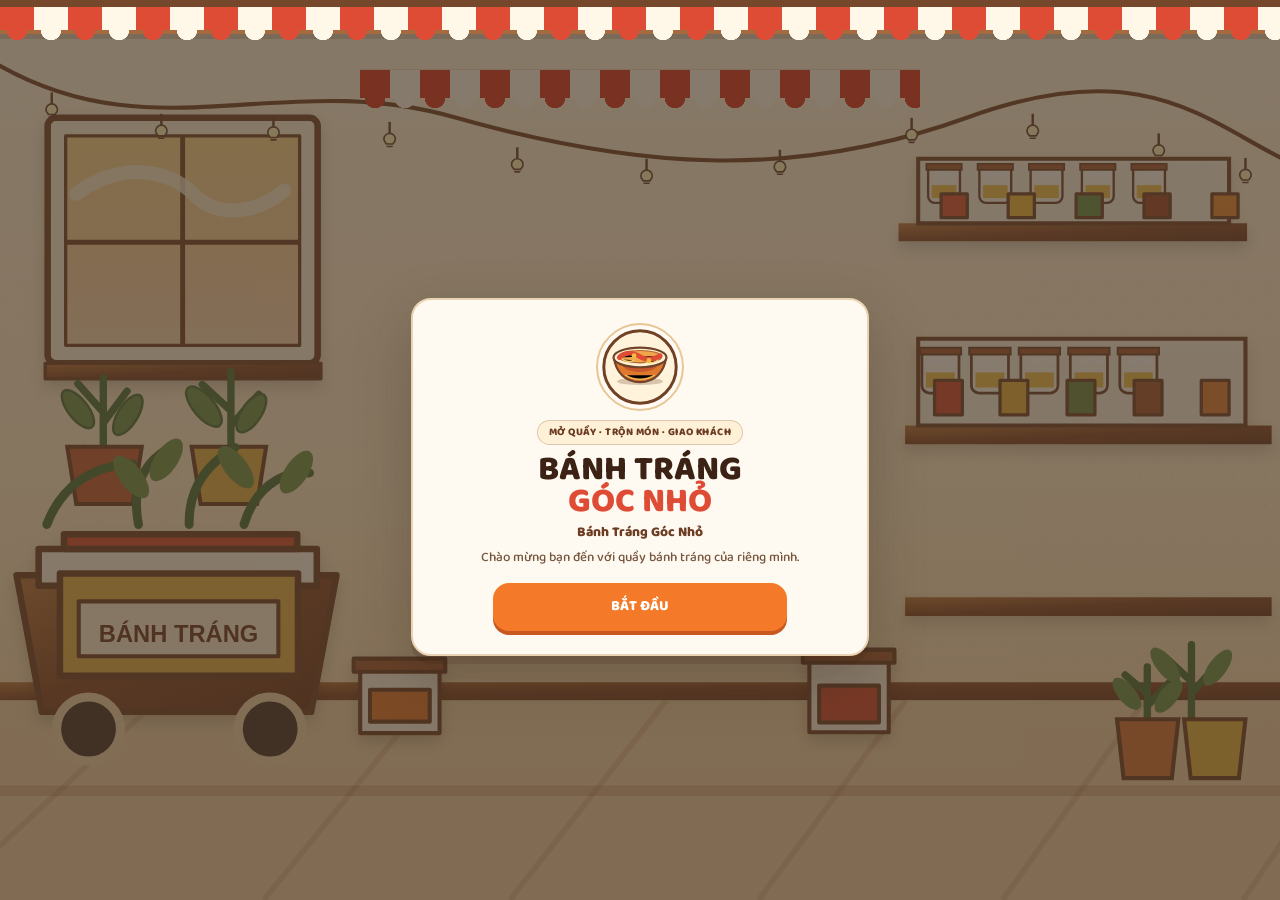
==== commit 006317c1: "test" ====
--- a/index.html
+++ b/index.html
@@ -3,7 +3,7 @@
   <head>
     <meta charset="utf-8">
     <meta name="viewport" content="width=device-width, initial-scale=1, viewport-fit=cover">
-    <meta name="theme-color" content="#fdf3e4">
+    <meta name="theme-color" content="#fff3dc">
     <meta name="description" content="Game quản lý quầy bánh tráng trộn Việt Nam, chuẩn bị nguyên liệu, trộn món và phục vụ khách mỗi ngày.">
     <title>Tiệm Bánh Tráng Trộn</title>
     <link rel="manifest" href="./manifest.webmanifest">
--- a/css/variables.css
+++ b/css/variables.css
@@ -25,22 +25,22 @@
 
 :root {
   color-scheme: light;
-  --bg: #fdf3e4;
-  --ink: #3a2317;
-  --soft: #7a5a48;
-  --panel: #fffaf2;
-  --line: #ead7bd;
-  --counter: #8a5a3b;
+  --bg: #fff3dc;
+  --ink: #3c2115;
+  --soft: #77563e;
+  --panel: #fffaf1;
+  --line: #ead3b3;
+  --counter: #6c3d22;
   --counter-top: #a8714c;
-  --pink: #ef6f8e;
-  --pink-d: #c24c69;
+  --pink: #f47a29;
+  --pink-d: #c95720;
   --pink-dark: var(--pink-d);
-  --mint: #4fa883;
-  --warn: #e2574c;
+  --mint: #608f45;
+  --warn: #df4c36;
   --warning: var(--warn);
-  --gold: #f0b43c;
-  --chalk: #2f4a3a;
-  --chalk-ink: #f4efe2;
+  --gold: #f2be3e;
+  --chalk: #35513d;
+  --chalk-ink: #fff5df;
   --cream: var(--bg);
   --paper: var(--panel);
   --muted: var(--soft);
--- a/css/layout.css
+++ b/css/layout.css
@@ -2,14 +2,18 @@
 
 body {
   overflow-x: hidden;
-  background: radial-gradient(ellipse at 50% 5%, #47413a, #282521 62%);
+  background-color: var(--bg);
+  background-image: linear-gradient(rgba(255, 243, 220, .12), rgba(255, 243, 220, .08)), url("../img/stall-wall.svg");
+  background-position: center, center center;
+  background-size: cover, cover;
+  background-attachment: fixed, fixed;
 }
 
 body::before {
   position: fixed;
   z-index: -1;
   inset: 0;
-  background: repeating-linear-gradient(135deg, rgba(255, 250, 242, .025) 0 2px, transparent 2px 18px);
+  display: none;
   content: "";
   pointer-events: none;
 }
@@ -24,26 +28,13 @@
   min-height: 100dvh;
   margin: 0 auto;
   flex-direction: column;
-  overflow: clip;
+  overflow: visible;
   background: transparent;
-  box-shadow: 0 0 0 1px rgba(255, 250, 242, .1), 0 14px 44px rgba(0, 0, 0, .24);
+  box-shadow: none;
 }
 
 .app-shell::before {
-  position: fixed;
-  z-index: -1;
-  top: 0;
-  left: 50%;
-  width: min(100vw, var(--app-width));
-  height: 100vh;
-  height: 100dvh;
-  transform: translateX(-50%);
-  background-image: linear-gradient(rgba(253, 243, 228, .18), rgba(253, 243, 228, .28)), url("../img/stall-wall.svg");
-  background-position: center top, center top;
-  background-size: 100% 100%, cover;
-  background-repeat: no-repeat, no-repeat;
-  content: "";
-  pointer-events: none;
+  display: none;
 }
 
 .app-header {
@@ -51,11 +42,11 @@
   z-index: 20;
   top: 0;
   display: grid;
-  min-height: 68px;
+  min-height: 70px;
   grid-template-columns: minmax(0, 1fr) auto minmax(0, 1fr);
   align-items: center;
   gap: 8px;
-  padding: calc(env(safe-area-inset-top, 0px) + 8px) 14px 6px;
+  padding: calc(env(safe-area-inset-top, 0px) + 5px) 14px 5px;
   border-bottom: 1px solid rgba(234, 215, 189, .72);
   background: var(--bg);
 }
@@ -77,9 +68,9 @@
 .awning {
   position: relative;
   z-index: 2;
-  height: 26px;
+  height: 28px;
   flex: none;
-  background: repeating-linear-gradient(90deg, var(--pink) 0 30px, #fff 30px 60px);
+  background: repeating-linear-gradient(90deg, #df4c36 0 30px, #fff7e7 30px 60px);
 }
 
 .awning::after {
@@ -89,8 +80,8 @@
   left: 0;
   height: 10px;
   background:
-    radial-gradient(circle at 15px 0, var(--pink) 10px, transparent 10.5px) 0 0 / 60px 10px repeat-x,
-    radial-gradient(circle at 45px 0, #fff 10px, transparent 10.5px) 0 0 / 60px 10px repeat-x;
+    radial-gradient(circle at 15px 0, #df4c36 10px, transparent 10.5px) 0 0 / 60px 10px repeat-x,
+    radial-gradient(circle at 45px 0, #fff7e7 10px, transparent 10.5px) 0 0 / 60px 10px repeat-x;
   content: "";
 }
 
@@ -100,13 +91,11 @@
 .modal-layer.is-open { display: grid; }
 .modal-card { position: relative; width: min(460px, 100%); max-height: min(90dvh, 800px); overflow: auto; margin: auto; padding: 16px 14px 13px; border: 2px solid var(--line); border-radius: var(--radius-lg); background: var(--panel); box-shadow: 0 4px 14px rgba(80, 45, 25, .16); animation: modal-pop .2s cubic-bezier(.2, .8, .2, 1.1); }
 .splash-layer[hidden] { display: none; }
-.splash-layer { position: fixed; z-index: 60; inset: 0; background: var(--bg); }
-.splash-scene { position: relative; width: min(100%, var(--app-width)); height: 100%; min-height: 100dvh; margin: 0 auto; overflow: hidden; }
-.splash-scene::before { position: absolute; inset: 0; background: linear-gradient(180deg, #ffe7b1 0 18%, #f8dcaa 18% 52%, var(--bg) 52% 72%, #b7794c 72% 78%, #f2d8ac 78% 100%); content: ""; }
-.splash-scene::after { position: absolute; top: 16%; right: 0; left: 0; height: 12%; border-top: 8px solid var(--counter); border-bottom: 8px solid var(--counter); background: repeating-linear-gradient(90deg, var(--pink) 0 34px, #fff 34px 68px); content: ""; box-shadow: 0 7px 0 rgba(67, 42, 30, .15); }
+.splash-layer { position: fixed; z-index: 60; inset: 0; overflow: auto; background: rgba(47, 31, 20, .58); }
+.splash-scene { position: relative; display: grid; min-height: 100dvh; place-items: center; padding: 76px 14px 22px; }
 
 body.is-selling { position: fixed; inset: 0; width: 100%; height: 100%; overflow: hidden; }
-.app-shell.is-selling { width: 100%; height: 100vh; height: 100dvh; min-height: 0; overflow: hidden; }
+.app-shell.is-selling { width: min(100%, var(--app-width)); height: 100vh; height: 100dvh; min-height: 0; overflow: hidden; }
 .app-shell.is-selling .app-header { min-height: 58px; flex: none; }
 .app-shell.is-selling .awning { height: 10px; }
 .app-shell.is-selling #view { min-height: 0; flex: 1; overflow: hidden; }
@@ -114,7 +103,7 @@
 @keyframes modal-pop { from { opacity: 0; transform: translateY(8px) scale(.97); } to { opacity: 1; transform: translateY(0) scale(1); } }
 
 @media (min-width: 561px) {
-  .app-shell { border-inline: 1px solid rgba(255, 250, 242, .12); }
+  .app-shell { border-inline: 0; }
 }
 
 @media (max-width: 390px) {
@@ -129,3 +118,8 @@
 @media (prefers-reduced-motion: reduce) {
   *, *::before, *::after { scroll-behavior: auto !important; animation-duration: .01ms !important; animation-iteration-count: 1 !important; transition-duration: .01ms !important; }
 }
+
+@media (max-width: 560px) {
+  body { background-position: center, center center; }
+  .app-shell { overflow: visible; }
+}
--- a/css/components.css
+++ b/css/components.css
@@ -57,6 +57,7 @@
 .list-row { display: flex; align-items: center; justify-content: space-between; gap: 8px; padding: 7px 0; border-bottom: 1px solid var(--line); }
 .list-row:last-child { border-bottom: 0; }
 .modal-close { position: absolute; top: 8px; right: 8px; width: 32px; height: 32px; border: 1px solid var(--line); border-radius: 50%; background: #fff7ed; font-size: 1.2rem; cursor: pointer; }
+.modal-bottom-close { display: block; width: 100%; min-height: 38px; margin-top: 10px; border: 1px solid var(--line); border-radius: 11px; background: #fff3df; color: var(--counter); font-size: .8rem; font-weight: 800; cursor: pointer; }
 .modal-title { margin: 0 35px 2px 0; font-size: 1.28rem; }
 .modal-subtitle { margin: 0 34px 12px 0; font-size: .76rem; }
 .toast { padding: 9px 13px; border: 1px solid var(--line); border-radius: 13px; background: var(--panel); color: var(--ink); font-weight: 700; box-shadow: 0 4px 0 rgba(58, 35, 23, .12); animation: toast-in .18s ease-out; }
@@ -65,6 +66,7 @@
 .toast-root .toast { pointer-events: auto; }
 .setting-line { display: flex; align-items: center; justify-content: space-between; gap: 10px; padding: 8px 0; border-bottom: 1px solid var(--line); }
 .switch { width: 42px; height: 24px; accent-color: var(--pink-dark); }
+input[type="range"] { accent-color: var(--pink); }
 .review-stars { color: var(--gold); letter-spacing: .02em; white-space: nowrap; }
 .endday-summary { display: grid; gap: 8px; }
 .summary-ribbon { display: flex; align-items: center; gap: 7px; padding: 6px 9px; border: 1px solid var(--line); border-radius: 11px; background: #fff4e6; color: var(--counter); font-size: .68rem; font-weight: 900; letter-spacing: .04em; }
--- a/css/preparation.css
+++ b/css/preparation.css
@@ -4,89 +4,45 @@
   min-height: 100%;
   flex: 1 0 auto;
   flex-direction: column;
-  padding: 0;
+  padding-top: 6px;
   background: transparent;
 }
 
-.shop-sign {
-  display: flex;
-  width: fit-content;
-  max-width: calc(100% - 24px);
-  min-height: 48px;
-  align-items: center;
-  justify-content: center;
-  gap: 7px;
-  margin: 18px auto -10px;
-  padding: 6px 16px;
-  border: 3px solid var(--counter);
-  border-radius: 14px;
-  background: var(--bg);
-  color: var(--pink-d);
-  font: inherit;
-  font-size: 1.3rem;
-  font-weight: 800;
-  line-height: 1.05;
-  box-shadow: 0 3px 0 rgba(58, 35, 23, .12);
-  cursor: pointer;
-}
-.shop-sign span { overflow: hidden; text-overflow: ellipsis; white-space: nowrap; }
-.shop-sign small { color: var(--soft); font-size: .8em; }
-
-.chalkboard {
-  position: relative;
-  display: flex;
-  min-height: 184px;
-  flex-direction: column;
-  justify-content: space-between;
-  margin: 0 12px 10px;
-  padding: 18px 14px 10px;
-  border: 8px solid var(--counter);
-  border-radius: 10px;
-  background: var(--chalk);
-  color: var(--chalk-ink);
-  box-shadow: 0 4px 0 rgba(58, 35, 23, .12);
-}
-.chalkboard h1 { margin: 0 0 6px; color: var(--chalk-ink); font-size: 1.35rem; font-weight: 800; line-height: 1.1; text-align: center; }
-.chalk-items { display: grid; grid-template-columns: repeat(2, minmax(0, 1fr)); gap: 2px 16px; }
-.chalk-row { display: flex; min-width: 0; align-items: center; justify-content: space-between; gap: 5px; padding: 2px 0; border-bottom: 1px dashed rgba(244, 239, 226, .3); font-size: .92rem; line-height: 1.2; }
-.chalk-row span { min-width: 0; overflow: hidden; text-overflow: ellipsis; white-space: nowrap; }
-.chalk-row strong { flex: none; color: #fff1c7; font-weight: 800; }
-.chalk-extras { display: flex; justify-content: center; gap: 14px; padding-top: 5px; color: rgba(244, 239, 226, .85); font-size: .72rem; }
-.chalk-extras b { color: #fff1c7; }
-
-.prep-tabs { position: relative; z-index: 5; display: flex; gap: 4px; margin: 0 12px; padding: 5px 5px 0; overflow: visible; border-radius: 16px 16px 0 0; background: rgba(234, 215, 189, .94); }
-.prep-tab { display: flex; min-width: 0; min-height: 60px; flex: 1 1 0; flex-direction: column; align-items: center; justify-content: center; gap: 1px; padding: 6px 2px; border: 0; border-radius: 12px 12px 0 0; background: transparent; color: var(--soft); font-size: .7rem; font-weight: 700; line-height: 1; opacity: .72; white-space: nowrap; cursor: pointer; transition: color .16s ease, background-color .16s ease, transform .12s ease; }
-.prep-tab:active { transform: scale(.96); }
-.prep-tab.is-active { background: var(--panel); color: var(--ink); opacity: 1; }
-.prep-tab .tab-icon { display: grid; width: 30px; height: 30px; place-items: center; font-size: 1.25rem; }
-.prep-tab .tab-icon img { width: 30px; height: 30px; object-fit: contain; }
-.prep-more { position: relative; display: flex; min-width: 0; flex: 1 1 0; }
-.prep-more-trigger { width: 100%; list-style: none; }
-.prep-more-trigger::-webkit-details-marker { display: none; }
-.prep-more-menu { position: absolute; z-index: 20; top: calc(100% + 5px); right: 0; display: grid; min-width: 156px; gap: 4px; padding: 6px; border: 1px solid var(--line); border-radius: 12px; background: var(--panel); box-shadow: 0 4px 14px rgba(58, 35, 23, .14); }
-.prep-more-option { display: flex; min-height: 36px; align-items: center; gap: 8px; padding: 4px 8px; border: 0; border-radius: 8px; background: transparent; color: var(--ink); text-align: left; cursor: pointer; }
-.prep-more-option > span { display: grid; width: 24px; height: 24px; place-items: center; font-size: 1rem; }
-.prep-more-option img { width: 22px; height: 22px; object-fit: contain; }
-.prep-more-option strong { font-size: .78rem; }
-.prep-more-option.is-active { background: rgba(239, 111, 142, .12); color: var(--pink-d); }
-
-.prep-pane { min-height: 0; margin: 0 12px 96px; padding: 12px; border: 0; border-radius: 0 0 16px 16px; background: var(--panel); box-shadow: 0 3px 8px rgba(58, 35, 23, .08); }
+.prep-status-card { position: relative; display: grid; gap: 7px; margin: 0 12px 8px; padding: 10px 12px; border: 1px solid var(--line); border-radius: 15px; background: var(--panel); box-shadow: 0 2px 6px rgba(58, 35, 23, .07); }
+.prep-status-card.is-blocked { border-color: #efc477; background: #fff2d8; }
+.prep-status-card.is-ready { border-color: #8ac5a0; background: #eef8ec; }
+.prep-status-main { display: grid; min-width: 0; grid-template-columns: 32px minmax(0, 1fr) 32px; align-items: start; gap: 8px; }
+.prep-status-icon { display: grid; width: 30px; height: 30px; place-items: center; border: 1px solid rgba(138, 90, 59, .18); border-radius: 50%; background: rgba(255, 255, 255, .55); color: var(--warn); font-size: 1.15rem; font-weight: 900; }
+.prep-status-card.is-ready .prep-status-icon { color: var(--mint); }
+.prep-status-copy { min-width: 0; }
+.prep-status-copy h1 { margin: 0 0 2px; color: var(--ink); font-size: .98rem; font-weight: 800; line-height: 1.15; }
+.prep-status-copy p { margin: 0; color: var(--soft); font-size: .74rem; line-height: 1.25; }
+.preparation-product-list { display: flex; flex-wrap: wrap; gap: 2px 10px; margin: 3px 0 0; padding: 0; color: var(--soft); font-size: .68rem; list-style: none; }
+.preparation-product-list strong { color: var(--mint); font-weight: 800; }
+.prep-stock-link { justify-self: start; min-height: 30px; padding: 4px 11px; border: 1px solid #e7b765; border-radius: 9px; background: #fffaf0; color: var(--counter); font-size: .72rem; font-weight: 800; cursor: pointer; }
+.prep-route-menu { position: relative; z-index: 12; }
+.prep-route-menu > summary { display: grid; width: 32px; height: 32px; place-items: center; border: 1px solid var(--line); border-radius: 9px; background: rgba(255, 255, 255, .72); color: var(--soft); font-size: 1rem; font-weight: 900; line-height: 1; list-style: none; cursor: pointer; }
+.prep-route-menu > summary::-webkit-details-marker { display: none; }
+.prep-route-menu nav { position: absolute; top: calc(100% + 5px); right: 0; display: grid; width: min(218px, calc(100vw - 48px)); gap: 3px; padding: 6px; border: 1px solid var(--line); border-radius: 12px; background: var(--panel); box-shadow: 0 4px 14px rgba(58, 35, 23, .16); }
+.prep-route-option { display: flex; min-height: 36px; align-items: center; gap: 8px; padding: 4px 8px; border: 0; border-radius: 8px; background: transparent; color: var(--ink); font: inherit; font-size: .76rem; font-weight: 700; text-align: left; cursor: pointer; }
+.prep-route-option img, .prep-route-option > span:first-child { display: grid; width: 24px; height: 24px; flex: none; place-items: center; object-fit: contain; font-size: 1rem; }
+.prep-route-option.is-active { background: rgba(239, 111, 142, .16); color: var(--pink-d); }
+.estimated-customers { display: flex; min-height: 36px; align-items: center; justify-content: center; gap: 6px; margin: 0 12px 8px; border-radius: 10px; background: rgba(255, 250, 242, .84); color: var(--soft); font-size: .82rem; }
+.estimated-customers strong { color: var(--ink); font-weight: 800; }
+.prep-pane { min-height: 0; margin: 0 12px 96px; padding: 10px 11px; border: 0; border-radius: 14px; background: var(--panel); box-shadow: 0 3px 8px rgba(58, 35, 23, .08); }
 .page-heading { display: flex; align-items: center; justify-content: space-between; gap: 8px; margin: 0 0 6px; }
 .page-heading h1, .page-heading h2 { margin: 0; font-size: 1.1rem; line-height: 1.15; }
 .page-heading p { margin: 2px 0 0; font-size: .72rem; }
-.prep-home { display: grid; gap: 8px; }
-.prep-welcome { display: flex; align-items: center; gap: 9px; padding: 2px 0 8px; border-bottom: 1px dashed var(--line); }
-.welcome-bowl { display: grid; width: 40px; height: 40px; flex: none; place-items: center; border: 1px solid var(--line); border-radius: 50%; background: #fff1e1; font-size: 1.3rem; }
-.welcome-kicker { color: var(--pink-d); font-size: .68rem; font-weight: 800; }
-.prep-welcome h2 { margin: 0 0 1px; font-size: .98rem; }
-.prep-welcome p { margin: 0; font-size: .7rem; }
-.prep-start-row { display: flex; align-items: center; justify-content: space-between; gap: 8px; padding: 4px 0; }
-.prep-start-row strong, .prep-start-row small { display: block; }
-.prep-start-row small { max-width: 250px; color: var(--soft); font-size: .68rem; line-height: 1.2; }
-.prep-shortcuts { display: grid; grid-template-columns: repeat(3, minmax(0, 1fr)); gap: 5px; padding-top: 7px; border-top: 1px solid var(--line); }
-.prep-shortcuts button { display: flex; min-height: 40px; align-items: center; justify-content: center; gap: 5px; padding: 5px; border: 1px solid var(--line); border-radius: 10px; background: var(--bg); color: var(--soft); font-size: .7rem; font-weight: 700; cursor: pointer; }
-.prep-shortcuts img { width: 22px; height: 22px; object-fit: contain; }
-
+
+.inventory-preparation { display: grid; gap: 5px; }
+.inventory-heading { display: flex; align-items: baseline; justify-content: space-between; gap: 8px; padding: 0 1px; }
+.inventory-heading h2 { margin: 0; font-size: 1rem; line-height: 1.1; }
+.inventory-heading small { color: var(--soft); font-size: .65rem; }
+.ingredient-category-tabs { display: flex; gap: 5px; overflow-x: auto; padding: 1px 0 3px; scrollbar-width: none; }
+.ingredient-category-tabs::-webkit-scrollbar { display: none; }
+.ingredient-category-tab { display: flex; min-width: max-content; min-height: 38px; flex: 1 0 auto; align-items: center; justify-content: center; gap: 4px; padding: 5px 9px; border: 1px solid var(--line); border-radius: 999px; background: transparent; color: var(--soft); font: inherit; font-size: .71rem; font-weight: 800; white-space: nowrap; cursor: pointer; }
+.ingredient-category-tab.is-active { border-color: var(--pink); background: var(--pink); color: #fff; }
+.ingredient-category-tab > span:first-child { font-size: .84rem; line-height: 1; }
 .prep-list { display: grid; }
 .prep-row { position: relative; display: grid; min-height: 0; grid-template-columns: 30px minmax(0, 1fr) auto; align-items: center; gap: 10px; padding: 8px 0; border-bottom: 1px solid var(--line); }
 .prep-row:last-child { border-bottom: 0; }
@@ -95,8 +51,19 @@
 .row-copy strong { overflow: hidden; font-size: .88rem; text-overflow: ellipsis; white-space: nowrap; }
 .row-copy small { overflow: hidden; margin-top: 2px; color: var(--soft); font-size: .7rem; text-overflow: ellipsis; }
 .row-actions { display: flex; flex: none; gap: 4px; }
-.inventory-row .row-actions .button { min-width: 0; padding-inline: 8px; }
-.inventory-row .row-copy small.inventory-expiry { color: var(--pink-d); font-size: .67rem; }
+.inventory-row { grid-template-columns: 29px minmax(0, 1fr) auto; gap: 8px; min-height: 58px; padding: 7px 0; }
+.inventory-row .row-emoji { width: 28px; height: 34px; font-size: 1.28rem; }
+.inventory-copy { gap: 4px; }
+.inventory-row-heading { display: flex; min-width: 0; align-items: center; gap: 5px; }
+.inventory-row-heading strong { min-width: 0; font-size: .82rem; }
+.inventory-row-heading .inventory-expiry { flex: none; margin: 0; padding: 2px 5px; border-radius: 99px; background: #fff0cf; color: #896122; font-size: .58rem; font-weight: 800; white-space: nowrap; }
+.inventory-row-heading .inventory-expiry.is-expiring { background: #ffe5de; color: var(--warn); }
+.inventory-meta { display: flex; min-width: 0; flex-wrap: wrap; gap: 2px 8px; color: var(--soft); font-size: .66rem; line-height: 1.1; }
+.inventory-buy-actions { gap: 4px; }
+.inventory-buy-actions .button { min-width: 38px; min-height: 30px; padding: 3px 6px; font-size: .69rem; }
+.inventory-buy-actions .button:disabled { opacity: .35; }
+.inventory-list:focus { outline: 2px solid var(--pink); outline-offset: 3px; }
+.stock-legend { display: flex; flex-wrap: wrap; justify-content: center; gap: 3px 10px; padding: 7px 0 1px; color: var(--soft); font-size: .62rem; text-align: center; }
 .stock-low { position: absolute; top: 5px; left: 23px; display: grid; width: 12px; height: 12px; place-items: center; border: 1px solid var(--panel); border-radius: 50%; background: var(--warn); color: #fff; font-size: .58rem; font-weight: 800; }
 .upgrade-row .row-copy small { white-space: normal; }
 .upgrade-row .row-actions .button { max-width: 112px; }
@@ -153,32 +120,103 @@
 .prep-pane .round-result { margin: 0; border-radius: 10px; }
 
 .prep-bottom-action { position: fixed; z-index: 15; right: 0; bottom: 0; left: 0; display: flex; justify-content: center; padding: 10px 12px calc(10px + env(safe-area-inset-bottom, 0px)); background: linear-gradient(transparent, var(--bg) 30%); }
-.prep-primary-action { width: min(100%, 420px); }
+.prep-primary-action { width: min(100%, 500px); min-height: 56px; border-radius: 18px; }
+.prep-primary-action:disabled { background: #ddcdb8; color: #806a59; box-shadow: none; }
 
 @media (max-width: 430px) {
-  .chalk-items { gap: 2px 8px; }
-  .chalk-row { font-size: .9rem; }
-  .chalk-row strong { font-size: .86rem; }
-  .prep-tabs, .prep-pane { margin-inline: 12px; }
-  .prep-tabs { gap: 2px; padding-inline: 4px; }
-  .prep-tab { padding-inline: 1px; font-size: .7rem; }
-  .prep-tab .tab-icon, .prep-tab .tab-icon img { width: 30px; height: 30px; }
-  .prep-pane { padding: 11px; }
   .prep-row { gap: 8px; }
   .row-copy strong { font-size: .84rem; }
   .row-copy small { font-size: .67rem; }
+  .inventory-row-heading strong { font-size: .79rem; }
+  .inventory-meta { font-size: .63rem; }
+  .inventory-buy-actions .button { min-width: 35px; padding-inline: 5px; }
+  .ingredient-category-tabs { gap: 4px; }
+  .ingredient-category-tab { gap: 3px; padding-inline: 7px; font-size: .67rem; }
   .review-summary { grid-template-columns: 82px minmax(0, 1fr); gap: 8px; }
 }
 
 @media (max-width: 360px) {
-  .shop-sign { font-size: 1.16rem; }
-  .chalkboard { margin-inline: 10px; padding-inline: 10px; }
-  .chalk-items { gap: 2px 6px; }
-  .chalk-row { font-size: .72rem; }
-  .chalk-row strong { font-size: .7rem; }
-  .prep-row { grid-template-columns: 27px minmax(0, 1fr) auto; gap: 6px; }
-  .row-emoji { width: 27px; height: 27px; }
+  .prep-row { grid-template-columns: 26px minmax(0, 1fr) auto; gap: 5px; }
+  .inventory-row { grid-template-columns: 26px minmax(0, 1fr) auto; }
+  .row-emoji { width: 26px; height: 27px; }
   .row-actions { gap: 3px; }
-  .inventory-row .row-actions .button { padding-inline: 6px; }
-  .prep-shortcuts button { flex-direction: column; gap: 0; font-size: .62rem; }
-}
+  .inventory-buy-actions .button { min-width: 32px; padding-inline: 4px; font-size: .64rem; }
+  .inventory-row-heading .inventory-expiry { display: none; }
+}
+
+/* Bánh tráng shop composition */
+.prep-world { min-height: 100%; flex: 1 0 auto; gap: 0; padding: 0 0 12px; }
+.shop-sign { position: relative; z-index: 4; display: flex; width: max-content; max-width: calc(100% - 50px); min-height: 48px; align-items: center; justify-content: center; gap: 8px; margin: 8px auto -10px; padding: 5px 14px 8px; border: 3px solid var(--counter); border-radius: 16px 16px 13px 13px; background: #fff8e9; color: #974333; font-size: 1.08rem; font-weight: 800; line-height: 1.05; text-align: center; box-shadow: 0 3px 0 rgba(76, 42, 20, .2); }
+.shop-sign > span:nth-child(2) { overflow: hidden; text-overflow: ellipsis; white-space: nowrap; }
+.shop-sign button { display: grid; width: 25px; height: 25px; flex: none; place-items: center; padding: 0; border: 1px solid var(--line); border-radius: 50%; background: #fff2d8; color: var(--counter); cursor: pointer; }
+.shop-sign-flourish { color: var(--gold); font-size: .64rem; }
+.menu-board { position: relative; z-index: 2; display: grid; gap: 7px; margin: 0 9px 10px; padding: 22px 12px 10px; border: 7px solid #8a5733; border-radius: 13px; background: var(--chalk); color: var(--chalk-ink); box-shadow: 0 4px 0 rgba(65, 39, 22, .17), inset 0 0 0 1px rgba(255,255,255,.06); }
+.menu-board h1 { display: flex; align-items: center; justify-content: center; gap: 8px; margin: 0; color: var(--chalk-ink); font-size: 1.13rem; font-weight: 800; letter-spacing: .02em; }
+.menu-board h1 svg { width: 26px; height: 23px; }
+.menu-board-grid { display: grid; grid-template-columns: repeat(2, minmax(0, 1fr)); column-gap: 16px; }
+.menu-board-item { position: relative; display: grid; min-width: 0; min-height: 31px; grid-template-columns: minmax(0, 1fr) auto; align-items: center; gap: 2px 5px; padding: 3px 0; border-bottom: 1px dashed rgba(255, 245, 223, .24); font-size: .69rem; line-height: 1.1; }
+.menu-board-item span { overflow: hidden; font-weight: 700; text-overflow: ellipsis; white-space: nowrap; }
+.menu-board-item strong { font-size: .7rem; white-space: nowrap; }
+.menu-board-item small { grid-column: 1 / -1; color: #d8e1c9; font-size: .56rem; line-height: 1; }
+.prep-pane { min-height: 0; margin: 0 9px 92px; padding: 0 10px 11px; border: 1px solid rgba(115, 73, 40, .12); border-radius: 18px; background: var(--panel); box-shadow: 0 3px 10px rgba(68, 41, 22, .12); }
+.prep-main-nav { display: grid; height: 61px; grid-template-columns: repeat(6, minmax(0, 1fr)); margin: 0 -10px 0; padding: 0 4px; border-bottom: 1px solid #e7cfad; border-radius: 17px 17px 0 0; background: #f1e2cb; }
+.prep-route-option { position: relative; display: flex; min-width: 0; flex-direction: column; align-items: center; justify-content: center; gap: 0; margin: 0 1px; padding: 3px 1px 4px; border: 0; border-radius: 13px 13px 0 0; background: transparent; color: #785a42; font: inherit; font-size: .57rem; font-weight: 700; line-height: 1; cursor: pointer; transition: background-color .15s ease, color .15s ease; }
+.prep-route-option img { width: 29px; height: 29px; object-fit: contain; }
+.prep-route-option.is-active { background: var(--panel); color: var(--ink); }
+.more-nav-icon { display: grid; width: 29px; height: 29px; place-items: center; color: var(--counter); font-size: 1.35rem; letter-spacing: .08em; }
+.prep-status-card { display: flex; min-height: 66px; align-items: center; gap: 9px; margin: 9px 0 7px; padding: 8px 10px; border: 1px solid #f0d9b6; border-radius: 12px; background: #fff3de; box-shadow: none; }
+.prep-status-card.is-blocked { border-color: #efc88f; background: #fff3df; }
+.prep-status-card.is-ready { border-color: #b6d0a4; background: #f2f7e8; }
+.prep-status-icon { width: 29px; height: 29px; flex: none; border-color: transparent; background: #ffe6c4; color: var(--warn); font-size: 1.04rem; }
+.prep-status-card.is-ready .prep-status-icon { background: #e1efd5; color: #4c7c3e; }
+.prep-status-copy { display: grid; gap: 1px; min-width: 0; }
+.prep-status-copy strong { color: var(--ink); font-size: .78rem; font-weight: 800; line-height: 1.1; }
+.prep-status-copy small { display: block; color: var(--soft); font-size: .64rem; line-height: 1.18; }
+.estimated-customers { min-height: 42px; gap: 6px; margin: 0 0 8px; border-radius: 10px; background: #fbf1e2; color: var(--soft); font-size: .78rem; }
+.estimated-customers strong { color: var(--ink); }
+.inventory-preparation { gap: 5px; }
+.inventory-heading { padding: 1px 1px 0; }
+.inventory-heading h2 { font-size: .98rem; }
+.inventory-heading small { font-size: .62rem; }
+.ingredient-category-tabs { gap: 4px; overflow: visible; }
+.ingredient-category-tab { min-width: 0; min-height: 36px; flex: 1 1 0; gap: 3px; padding: 3px 4px; border-radius: 9px; background: #fffaf1; font-size: .63rem; }
+.ingredient-category-tab.is-active { border-color: var(--pink); background: var(--pink); color: #fffaf1; }
+.category-asset { width: 18px; height: 18px; flex: none; }
+.prep-list { display: grid; }
+.inventory-row { min-height: 62px; grid-template-columns: 31px minmax(0, 1fr) auto; gap: 7px; padding: 6px 0; }
+.row-emoji { width: 30px; height: 31px; }
+.ingredient-asset { width: 30px; height: 30px; }
+.product-asset { width: 30px; height: 30px; }
+.inventory-row .row-emoji { width: 29px; height: 32px; }
+.inventory-copy { gap: 3px; }
+.inventory-row-heading strong { font-size: .81rem; }
+.inventory-meta { gap: 2px 7px; font-size: .63rem; }
+.inventory-buy-actions .button { min-width: 38px; min-height: 31px; border-radius: 9px; background: #fff6e9; color: var(--ink); }
+.stock-legend { padding-top: 6px; font-size: .6rem; }
+.prep-bottom-action { right: auto; left: 50%; width: min(100%, var(--app-width)); transform: translateX(-50%); padding: 8px 15px calc(10px + env(safe-area-inset-bottom, 0px)); background: linear-gradient(transparent, rgba(255,243,220,.92) 40%); }
+.prep-primary-action { width: 100%; min-height: 54px; border-radius: 15px; background: var(--pink); box-shadow: 0 4px 0 var(--pink-d); font-size: 1rem; text-transform: uppercase; }
+.prep-primary-action:disabled { border: 1px solid #d7c2a5; background: #eadbc5; color: #7e6b56; box-shadow: none; }
+.more-view .page-heading { margin: 9px 1px 5px; }
+.more-links { display: grid; }
+.more-link { display: grid; min-height: 57px; grid-template-columns: 34px minmax(0, 1fr) 15px; align-items: center; gap: 8px; padding: 6px 3px; border: 0; border-bottom: 1px solid var(--line); background: transparent; color: var(--ink); text-align: left; cursor: pointer; }
+.more-link > span:first-child { display: grid; width: 32px; height: 32px; place-items: center; border-radius: 10px; background: #fff0d8; font-size: 1.16rem; }
+.more-link > span:nth-child(2) { display: grid; gap: 1px; }
+.more-link strong { font-size: .78rem; }
+.more-link small, .more-note small { color: var(--soft); font-size: .64rem; line-height: 1.2; }
+.more-link > b { color: #a28569; font-size: 1.2rem; }
+.more-note { display: grid; gap: 1px; margin-top: 7px; padding: 7px 9px; border-radius: 10px; background: #fbf1e2; }
+.more-note strong { font-size: .72rem; }
+.more-note small { display: block; }
+
+@media (max-width: 390px) {
+  .menu-board { margin-inline: 6px; padding: 21px 8px 8px; border-width: 6px; }
+  .menu-board-grid { column-gap: 9px; }
+  .menu-board-item { min-height: 29px; font-size: .62rem; }
+  .menu-board-item strong { font-size: .65rem; }
+  .prep-pane { margin-inline: 6px; padding-inline: 8px; }
+  .prep-main-nav { margin-inline: -8px; padding-inline: 3px; }
+  .prep-route-option { font-size: .53rem; }
+  .prep-route-option img, .more-nav-icon { width: 27px; height: 27px; }
+  .ingredient-category-tab { font-size: .59rem; padding-inline: 2px; }
+  .category-asset { width: 16px; height: 16px; }
+}
--- a/css/selling.css
+++ b/css/selling.css
@@ -54,7 +54,7 @@
 .delivery-order button { padding: 3px 7px; border: 1px solid var(--line); border-radius: 8px; background: #fff5e9; color: var(--pink-dark); font-size: .58rem; font-weight: 800; cursor: pointer; }
 .delivery-order button:disabled { opacity: .45; }
 .work-counter { display: flex; min-height: 0; flex: 1; flex-direction: column; gap: 5px; padding: 0 0 1px; }
-.counter-work { display: flex; min-height: 0; flex: 1; flex-direction: column; padding: 6px 8px 8px; border: 2px solid rgba(255, 249, 238, .65); border-top: 7px solid var(--counter-top); border-radius: 13px 13px 8px 8px; background: rgba(138, 90, 59, .96); color: #fff2de; box-shadow: 0 4px 0 rgba(67, 42, 30, .18); }
+.counter-work { display: flex; min-height: 0; flex: 1; flex-direction: column; padding: 6px 8px 8px; border: 2px solid rgba(255, 249, 238, .72); border-top: 7px solid var(--counter-top); border-radius: 13px 13px 8px 8px; background: #996443; color: #fff2de; box-shadow: 0 4px 0 rgba(67, 42, 30, .15); }
 .counter-note { display: flex; min-width: 0; min-height: 38px; flex: none; flex-direction: column; justify-content: center; line-height: 1.12; }
 .counter-note strong { font-size: .78rem; }
 .counter-note small { margin-top: 3px; color: #f9e4c5; font-size: .59rem; }
@@ -145,3 +145,21 @@
   .ingredient-control strong { font-size: .54rem; }
 }
 @media (prefers-reduced-motion: reduce) { .mixing-bowl.is-mixing, .mixing-bowl.is-mixing .bowl-topping, .bowl-topping, .food-box, .feedback-box, .serve-feedback { animation-duration: .01ms !important; } }
+
+.selling-scene { border-inline: 0; background: linear-gradient(180deg, rgba(247, 223, 183, .96), rgba(255, 244, 221, .96) 34%, rgba(229, 175, 108, .96)); }
+.stall-shelf { min-height: 42px; }
+.stall-shelf .shelf-asset { width: 30px; height: 30px; padding: 2px; border: 1px solid rgba(112, 65, 36, .23); border-radius: 7px; background: #fff4df; }
+.mixing-bowl-art { position: absolute; z-index: 0; inset: 0; width: 100%; height: 100%; }
+.bowl-contents { z-index: 1; background: radial-gradient(ellipse at 50% 35%, rgba(240, 183, 84, .18), rgba(218, 138, 50, .16) 72%, rgba(185, 97, 33, .12)); }
+.bowl-contents.has-satay { background: radial-gradient(ellipse at 50% 35%, rgba(245, 139, 54, .24), rgba(217, 75, 53, .2) 74%, rgba(169, 67, 37, .16)); }
+.bowl-topping { background: rgba(255, 249, 238, .75); }
+.bowl-ingredient-asset { width: 24px; height: 22px; }
+.bowl-empty { width: 34px; height: 30px; opacity: .6; }
+.bowl-empty-asset { width: 31px; height: 28px; }
+.food-box { padding: 5px; }
+.food-box-asset { width: 68px; height: 58px; }
+.counter-waiting { font-size: 1rem; }
+.waiting-bowl-asset { width: 79px; height: 56px; }
+.ingredient-control-asset { width: 28px; height: 27px; }
+.feedback-box { width: 36px; height: 33px; }
+.feedback-box-asset { width: 34px; height: 31px; }
--- a/css/game.css
+++ b/css/game.css
@@ -4,7 +4,7 @@
 .activity-note { margin: 0; color: var(--soft); font-size: .69rem; line-height: 1.3; }
 .minigame-grid { display: grid; grid-template-columns: repeat(3, minmax(0, 1fr)); gap: 5px; margin: 4px 0; }
 .minigame-tile { display: grid; min-height: 64px; justify-items: center; gap: 3px; padding: 6px 3px; border: 1px solid var(--line); border-radius: 11px; background: var(--bg); color: var(--ink); text-align: center; cursor: pointer; }
-.minigame-tile.is-selected { border-color: var(--pink); background: rgba(239, 111, 142, .12); box-shadow: 0 0 0 1px var(--pink); }
+.minigame-tile.is-selected { border-color: var(--pink); background: rgba(244, 122, 41, .12); box-shadow: 0 0 0 1px var(--pink); }
 .minigame-tile small { color: var(--soft); font-size: .59rem; }
 .minigame-emoji { font-size: 1.35rem; }
 .dice-result { display: flex; justify-content: center; gap: 9px; margin: 5px 0; font-size: 2rem; }
@@ -23,7 +23,7 @@
 .stake-strip .button { flex: 1; padding-inline: 5px; font-size: .68rem; }
 .bet-symbol-grid { display: grid; grid-template-columns: repeat(3, minmax(0, 1fr)); gap: 5px; }
 .bet-symbol { display: grid; min-height: 63px; justify-items: center; align-content: center; gap: 1px; padding: 3px; border: 1px solid var(--line); border-radius: 10px; background: var(--bg); color: var(--ink); cursor: pointer; }
-.bet-symbol.is-selected { border-color: var(--pink); background: rgba(239, 111, 142, .12); box-shadow: inset 0 0 0 1px var(--pink); }
+.bet-symbol.is-selected { border-color: var(--pink); background: rgba(244, 122, 41, .12); box-shadow: inset 0 0 0 1px var(--pink); }
 .bet-symbol > span { font-size: 1.2rem; line-height: 1.05; }
 .bet-symbol strong { font-size: .66rem; }
 .bet-symbol small { color: var(--soft); font-size: .55rem; }
--- a/css/splash.css
+++ b/css/splash.css
@@ -1,27 +1,78 @@
-.splash-content { position: absolute; top: 34%; left: 50%; display: flex; width: min(330px, calc(100% - 32px)); flex-direction: column; align-items: center; transform: translateX(-50%); text-align: center; }
-.splash-ribbon { padding: 3px 12px; border: 1px solid rgba(138, 90, 59, .35); border-radius: 999px; background: rgba(255, 250, 242, .84); color: var(--counter); font-size: .72rem; font-weight: 800; box-shadow: 0 2px 0 rgba(138, 90, 59, .16); }
-.splash-content h1 { margin: 7px 0 0; color: var(--ink); font-size: clamp(2rem, 9vw, 2.7rem); font-weight: 800; line-height: .9; text-shadow: 0 2px 0 rgba(255, 249, 238, .8); }
-.splash-content h1 span { color: var(--pink-dark); }
-.splash-shop-name { max-width: 85%; margin: 5px 0 0; overflow: hidden; color: var(--counter); font-size: .87rem; font-weight: 800; text-overflow: ellipsis; white-space: nowrap; }
-.splash-actions { display: grid; width: min(228px, 100%); gap: 8px; margin-top: 12px; }
-.splash-actions .button { min-height: 43px; font-size: .88rem; }
-.splash-version { margin-top: 7px; color: rgba(58, 35, 23, .68); font-size: .56rem; font-weight: 800; letter-spacing: .06em; }
-.splash-lantern { position: absolute; top: 25%; width: 48px; transform-origin: 50% 4%; animation: lantern-sway 3.8s ease-in-out infinite alternate; }
-.splash-lantern-left { left: 8%; }
-.splash-lantern-right { right: 7%; animation-delay: -1.7s; }
-.splash-sticker { position: absolute; object-fit: contain; opacity: .75; pointer-events: none; }
-.splash-sticker-star { top: 55%; left: 11%; width: 35px; animation: sticker-float 3.5s ease-in-out infinite; }
-.splash-sticker-leaf { top: 58%; right: 10%; width: 38px; animation: sticker-float 4s ease-in-out infinite reverse; }
-.splash-food-art { position: absolute; z-index: 1; right: 0; bottom: 18%; left: 0; display: flex; justify-content: center; gap: 16px; font-size: 2rem; filter: drop-shadow(0 3px 1px rgba(67, 42, 30, .13)); }
-.splash-food-art span:nth-child(2) { transform: translateY(-12px); }
-.splash-food-art span:nth-child(3) { font-size: 2.7rem; }
-@keyframes lantern-sway { to { transform: rotate(4deg); } }
-@keyframes sticker-float { 50% { transform: translateY(-5px) rotate(3deg); } }
-@media (max-height: 700px) {
-  .splash-content { top: 29%; }
-  .splash-content h1 { font-size: 2rem; }
-  .splash-actions { margin-top: 8px; gap: 5px; }
-  .splash-actions .button { min-height: 38px; }
-  .splash-lantern { top: 19%; width: 39px; }
+.splash-awning { position: absolute; top: 0; right: 0; left: 0; height: 34px; border-top: 7px solid #75472b; border-bottom: 4px solid #a56a3d; background: repeating-linear-gradient(90deg, #df4c36 0 34px, #fff7e7 34px 68px); box-shadow: 0 5px 0 rgba(51, 31, 18, .15); }
+.splash-awning::after { position: absolute; right: 0; bottom: -10px; left: 0; height: 10px; background: radial-gradient(circle at 17px 0, #df4c36 10px, transparent 10.5px) 0 0 / 68px 10px repeat-x, radial-gradient(circle at 51px 0, #fff7e7 10px, transparent 10.5px) 0 0 / 68px 10px repeat-x; content: ""; }
+.welcome-card { position: relative; display: grid; width: min(458px, 100%); justify-items: center; padding: 21px 24px 23px; border: 2px solid #ead3b3; border-radius: 20px; background: var(--panel); color: var(--ink); text-align: center; box-shadow: 0 8px 0 rgba(63, 37, 19, .17), 0 20px 55px rgba(47, 31, 20, .25); animation: modal-pop .24s cubic-bezier(.2, .8, .2, 1.1); }
+.welcome-mark { display: grid; width: 88px; height: 88px; place-items: center; margin: 2px 0 9px; border: 2px solid #e8c797; border-radius: 50%; background: #fff4df; box-shadow: inset 0 0 0 5px rgba(255,255,255,.65); }
+.welcome-logo { width: 76px; height: 76px; }
+.splash-ribbon { padding: 3px 11px; border: 1px solid rgba(138, 90, 59, .28); border-radius: 999px; background: #fff1d8; color: var(--counter); font-size: .66rem; font-weight: 800; letter-spacing: .045em; }
+.welcome-card h1 { margin: 9px 0 0; color: var(--ink); font-size: clamp(1.75rem, 8vw, 2.15rem); font-weight: 800; line-height: .95; }
+.welcome-card h1 span { color: var(--warn); }
+.welcome-shop-name { max-width: 90%; margin: 5px 0 0; overflow: hidden; color: var(--counter); font-size: .86rem; font-weight: 800; text-overflow: ellipsis; white-space: nowrap; }
+.welcome-copy { max-width: 330px; margin: 7px 0 0; color: var(--soft); font-size: .83rem; line-height: 1.3; }
+.splash-actions { display: grid; width: min(294px, 100%); gap: 8px; margin-top: 17px; }
+.splash-actions .button { min-height: 48px; font-size: .9rem; }
+.splash-actions .button-primary { text-transform: uppercase; }
+
+.tutorial-scene { position: relative; display: flex; min-height: 100dvh; flex-direction: column; background: var(--bg); }
+.tutorial-topbar { position: absolute; z-index: 2; top: 0; right: 0; left: 0; display: flex; height: 57px; align-items: center; justify-content: space-between; gap: 8px; padding: calc(env(safe-area-inset-top, 0px) + 5px) max(12px, calc((100vw - 560px) / 2 + 12px)) 5px; background: #fffaf1; }
+.tutorial-brand { display: flex; min-width: 0; align-items: center; gap: 8px; }
+.tutorial-brand-logo { width: 38px; height: 38px; flex: none; }
+.tutorial-brand strong { overflow: hidden; color: var(--counter); font-size: .78rem; text-overflow: ellipsis; white-space: nowrap; }
+.tutorial-skip { flex: none; padding: 5px 0 5px 8px; border: 0; background: transparent; color: var(--soft); font-size: .76rem; font-weight: 800; cursor: pointer; }
+.tutorial-skip span { margin-left: 3px; font-size: 1.1rem; }
+.tutorial-awning { position: relative; height: 23px; flex: none; margin-top: 57px; border-bottom: 3px solid #a56a3d; background: repeating-linear-gradient(90deg, #df4c36 0 30px, #fff7e7 30px 60px); }
+.tutorial-awning::after { position: absolute; right: 0; bottom: -9px; left: 0; height: 8px; background: radial-gradient(circle at 15px 0, #df4c36 7px, transparent 7.5px) 0 0 / 60px 8px repeat-x, radial-gradient(circle at 45px 0, #fff7e7 7px, transparent 7.5px) 0 0 / 60px 8px repeat-x; content: ""; }
+.tutorial-main { display: grid; width: 100%; flex: 1; place-items: center; padding: 19px 14px max(18px, env(safe-area-inset-bottom, 0px)); }
+.tutorial-card { display: grid; width: min(560px, 100%); gap: 0; padding: 19px 20px 18px; border: 1px solid #ead3b3; border-radius: 20px; background: var(--panel); box-shadow: 0 5px 15px rgba(88, 59, 34, .09); animation: modal-pop .18s ease-out; }
+.tutorial-step { color: var(--pink-d); font-size: .63rem; font-weight: 900; letter-spacing: .09em; }
+.tutorial-card h1 { margin: 3px 0 3px; color: var(--ink); font-size: clamp(1.25rem, 5vw, 1.58rem); font-weight: 800; line-height: 1.05; }
+.tutorial-card > p { min-height: 41px; margin: 0; color: var(--soft); font-size: .83rem; line-height: 1.35; }
+.tutorial-illustration { display: grid; min-height: 206px; place-items: center; margin: 12px 0 8px; padding: 12px; border: 1px solid #efdfc7; border-radius: 16px; background: linear-gradient(145deg, #fff3df, #fffaf1); }
+.tutorial-logo-art { display: grid; width: 150px; height: 150px; place-items: center; border: 2px solid #e5c999; border-radius: 50%; background: #fffaf1; box-shadow: 0 5px 0 rgba(112, 65, 36, .11); }
+.tutorial-logo { width: 132px; height: 132px; }
+.tutorial-art-caption { margin-top: -18px; color: var(--counter); font-size: .72rem; font-weight: 800; }
+.tutorial-demo-list { display: grid; width: min(330px, 100%); padding: 5px 12px; border-radius: 12px; background: #fffaf1; }
+.tutorial-demo-list > div { display: grid; min-height: 48px; grid-template-columns: 40px 1fr auto; align-items: center; gap: 7px; border-bottom: 1px solid var(--line); }
+.tutorial-demo-list > div:last-child { border-bottom: 0; }
+.tutorial-demo-list strong { font-size: .84rem; }
+.tutorial-demo-list b { padding: 4px 9px; border-radius: 9px; background: #e7f0dc; color: #4f7840; font-size: .8rem; }
+.tutorial-food-icon { width: 36px; height: 36px; }
+.tutorial-order-demo { display: flex; width: min(375px, 100%); align-items: center; gap: 10px; padding: 14px; border: 1px solid #edc891; border-radius: 15px; background: #fffaf1; box-shadow: 0 4px 0 rgba(113, 73, 39, .1); }
+.tutorial-customer { display: grid; width: 54px; height: 54px; flex: none; place-items: center; border-radius: 50%; background: #ffead2; }
+.tutorial-customer .tutorial-food-icon { width: 44px; height: 44px; }
+.tutorial-order-demo > div { display: grid; gap: 2px; min-width: 0; }
+.tutorial-order-demo small { color: var(--pink-d); font-size: .59rem; font-weight: 900; }
+.tutorial-order-demo strong { font-size: .85rem; }
+.tutorial-order-demo span:last-child { color: var(--soft); font-size: .7rem; }
+.tutorial-flow { display: flex; flex-wrap: wrap; align-items: center; justify-content: center; gap: 9px; }
+.tutorial-flow > span { display: grid; justify-items: center; gap: 3px; color: var(--counter); font-size: .66rem; font-weight: 800; }
+.tutorial-flow > b { color: #d68a43; font-size: 1.1rem; }
+.tutorial-bowl { width: 77px; height: 62px; }
+.tutorial-pack-flow { display: grid; justify-items: center; gap: 2px; color: #cf8042; font-size: 1.45rem; }
+.tutorial-pack-flow .tutorial-bowl { width: 105px; height: 75px; }
+.tutorial-box { width: 83px; height: 72px; }
+.tutorial-review { display: grid; justify-items: center; gap: 4px; padding: 17px; border: 1px solid #efd5aa; border-radius: 15px; background: #fffaf1; text-align: center; }
+.tutorial-review span { color: var(--gold); font-size: 1.65rem; letter-spacing: .06em; }
+.tutorial-review strong { color: var(--counter); font-size: 1rem; }
+.tutorial-review small { color: var(--soft); font-size: .73rem; }
+.tutorial-upgrades { display: grid; width: min(375px, 100%); grid-template-columns: repeat(4, minmax(0, 1fr)); gap: 7px; }
+.tutorial-upgrades span { display: grid; min-height: 83px; align-content: center; justify-items: center; gap: 4px; border: 1px solid #ecd9bb; border-radius: 12px; background: #fffaf1; font-size: 1.55rem; }
+.tutorial-upgrades small { color: var(--counter); font-size: .61rem; font-weight: 800; }
+.tutorial-progress { display: flex; justify-content: center; gap: 6px; margin: 2px 0 11px; }
+.tutorial-dot { width: 7px; height: 7px; border-radius: 9px; background: #dfc9aa; transition: width .18s ease, background-color .18s ease; }
+.tutorial-dot.is-active { width: 22px; background: var(--pink); }
+.tutorial-next { width: 100%; min-height: 48px; }
+@media (max-height: 740px) {
+  .tutorial-main { padding-block: 13px; }
+  .tutorial-card { padding: 14px 17px; }
+  .tutorial-illustration { min-height: 166px; margin-block: 8px 6px; }
+  .tutorial-logo-art { width: 128px; height: 128px; }
+  .tutorial-logo { width: 111px; height: 111px; }
 }
-@media (prefers-reduced-motion: reduce) { .splash-lantern, .splash-sticker { animation: none; } }
+@media (max-width: 390px) {
+  .welcome-card { padding: 17px 17px 19px; }
+  .tutorial-card { padding-inline: 14px; }
+  .tutorial-illustration { padding: 9px; }
+  .tutorial-flow { gap: 6px; }
+  .tutorial-flow > span { font-size: .6rem; }
+}
+@media (prefers-reduced-motion: reduce) { .welcome-card, .tutorial-card { animation: none; } }
